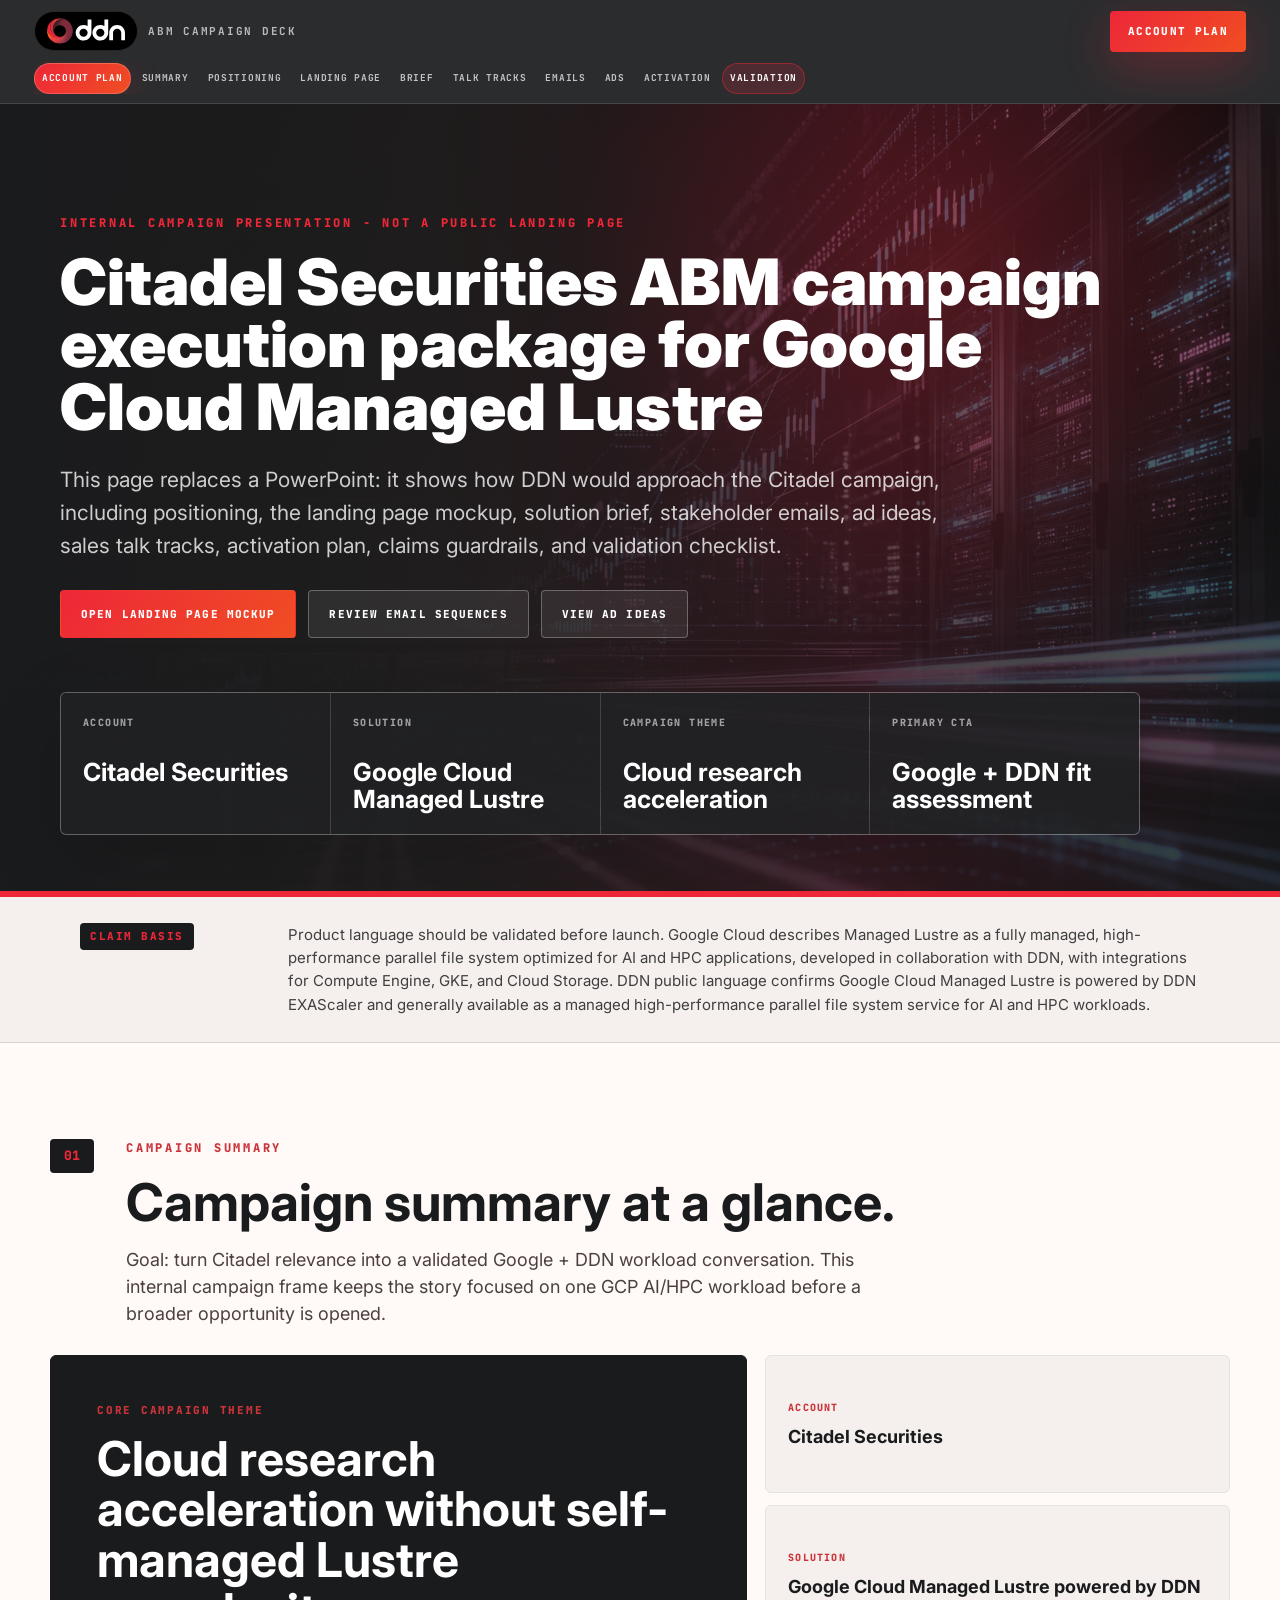
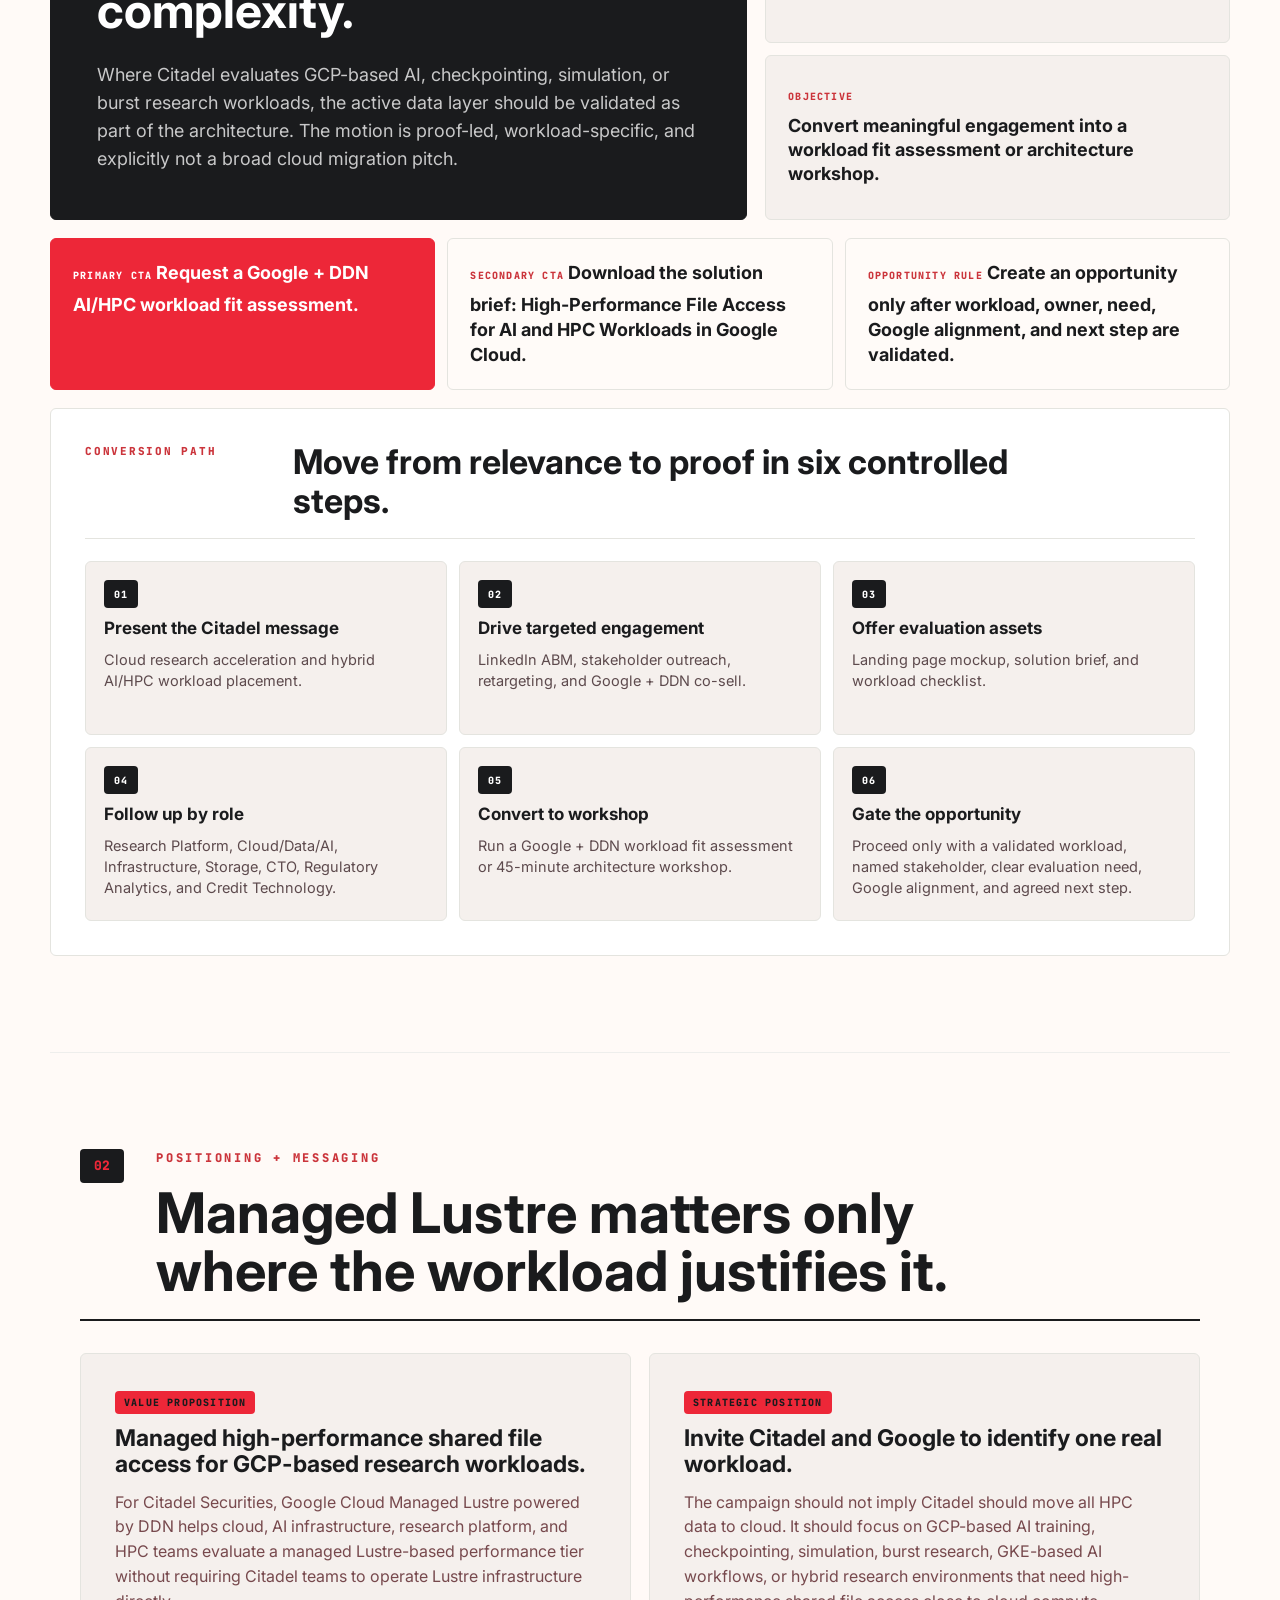
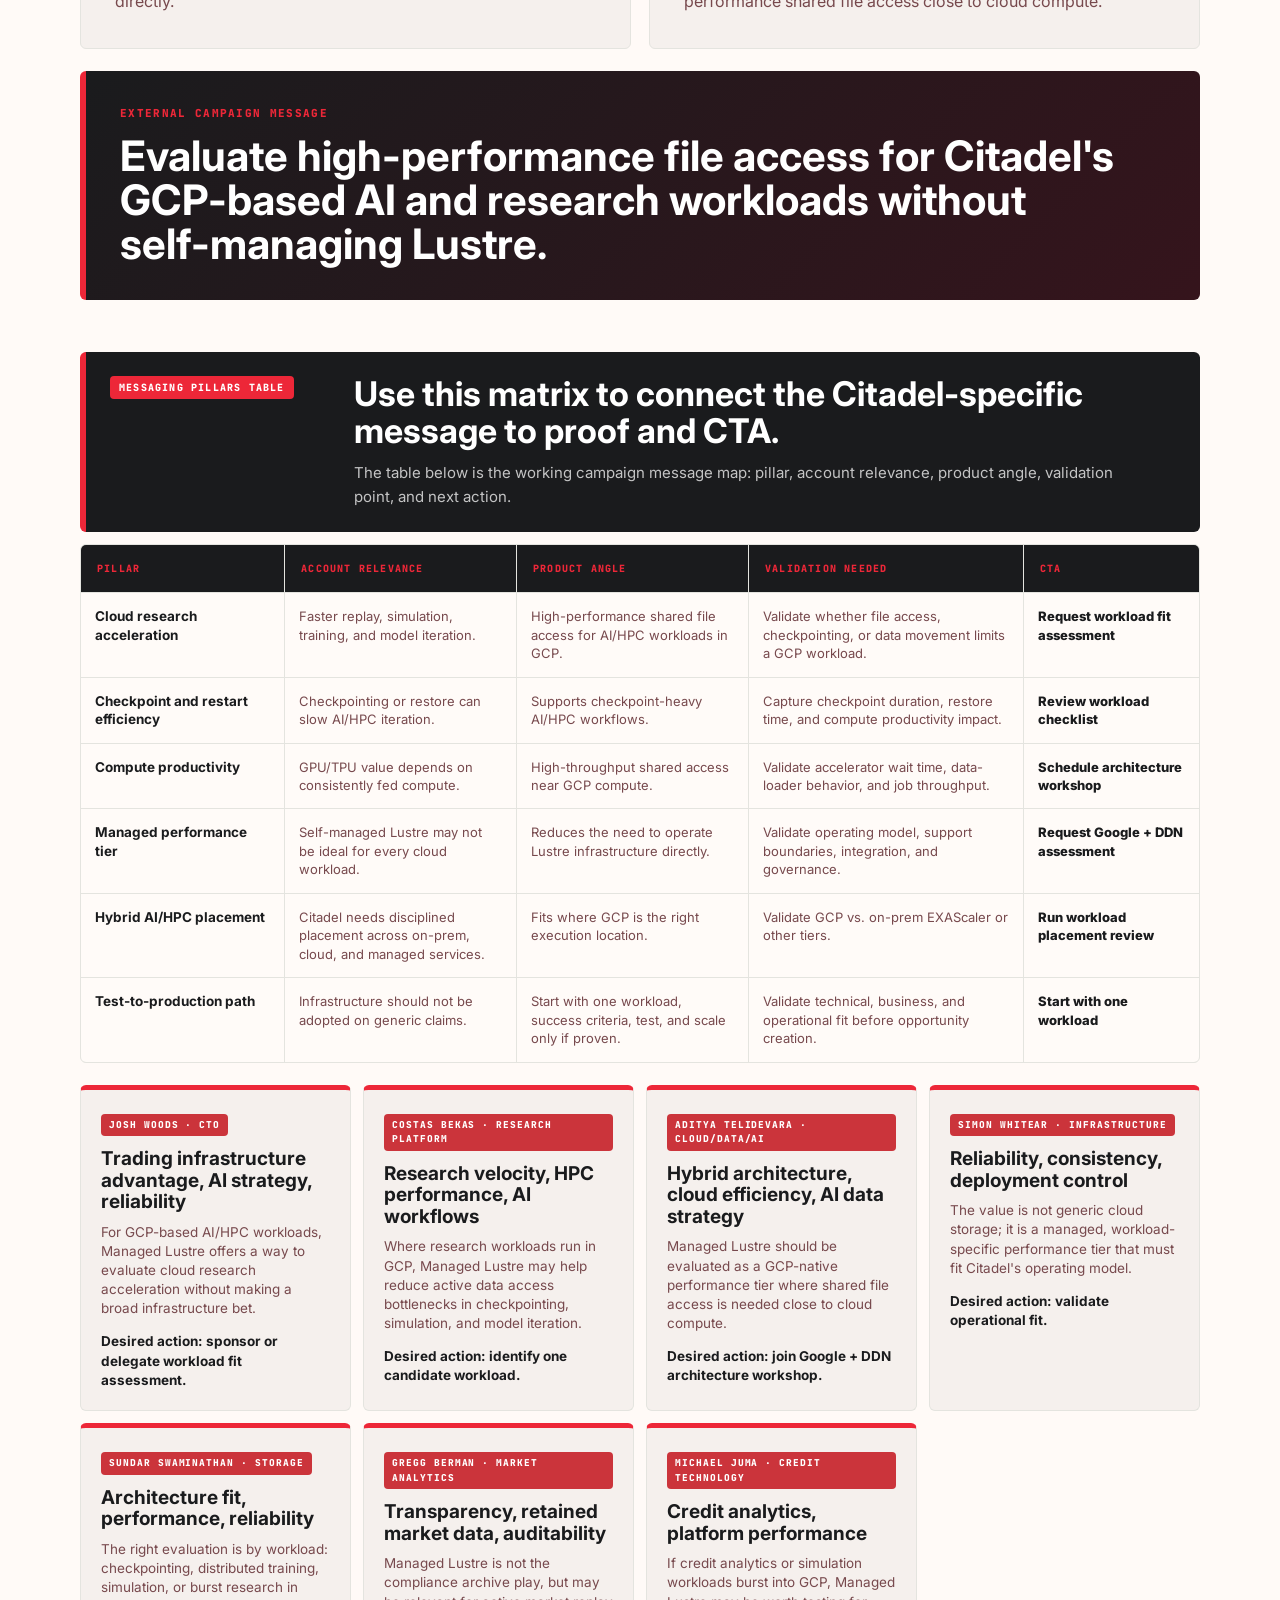
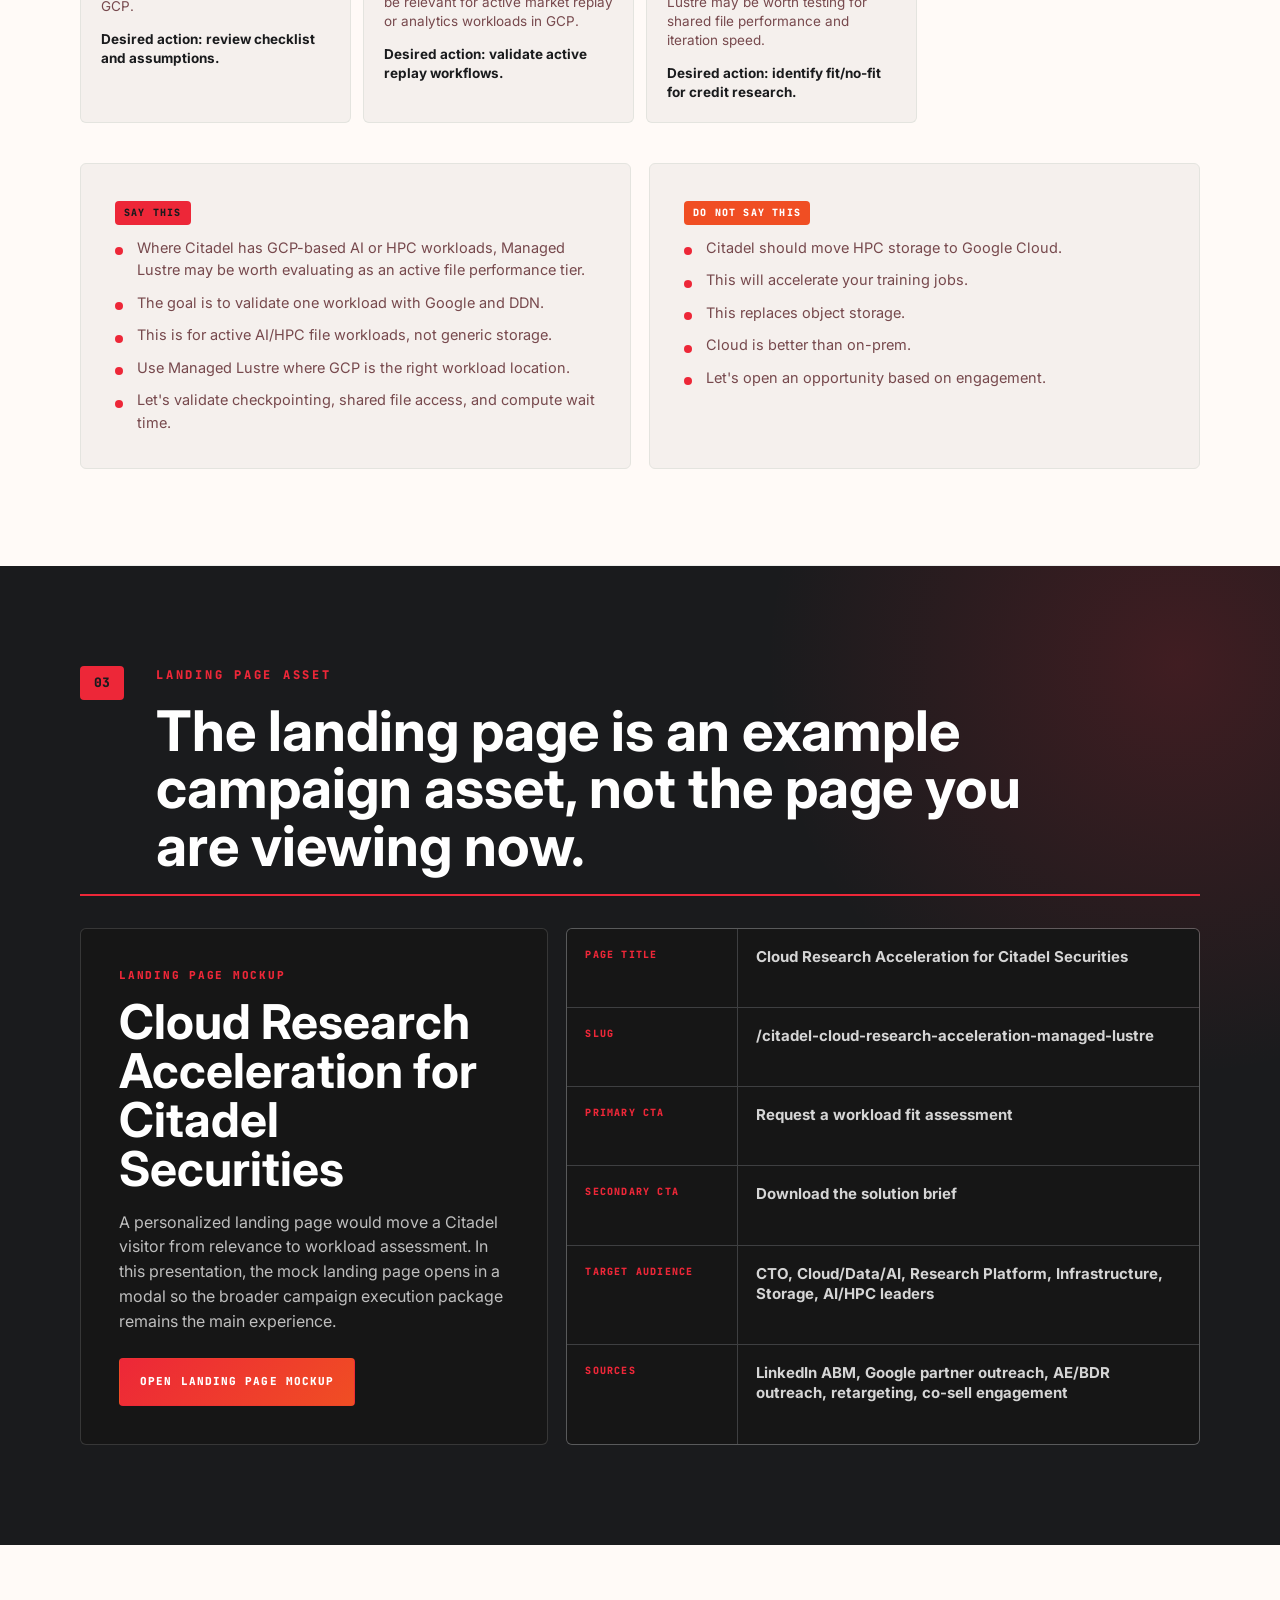
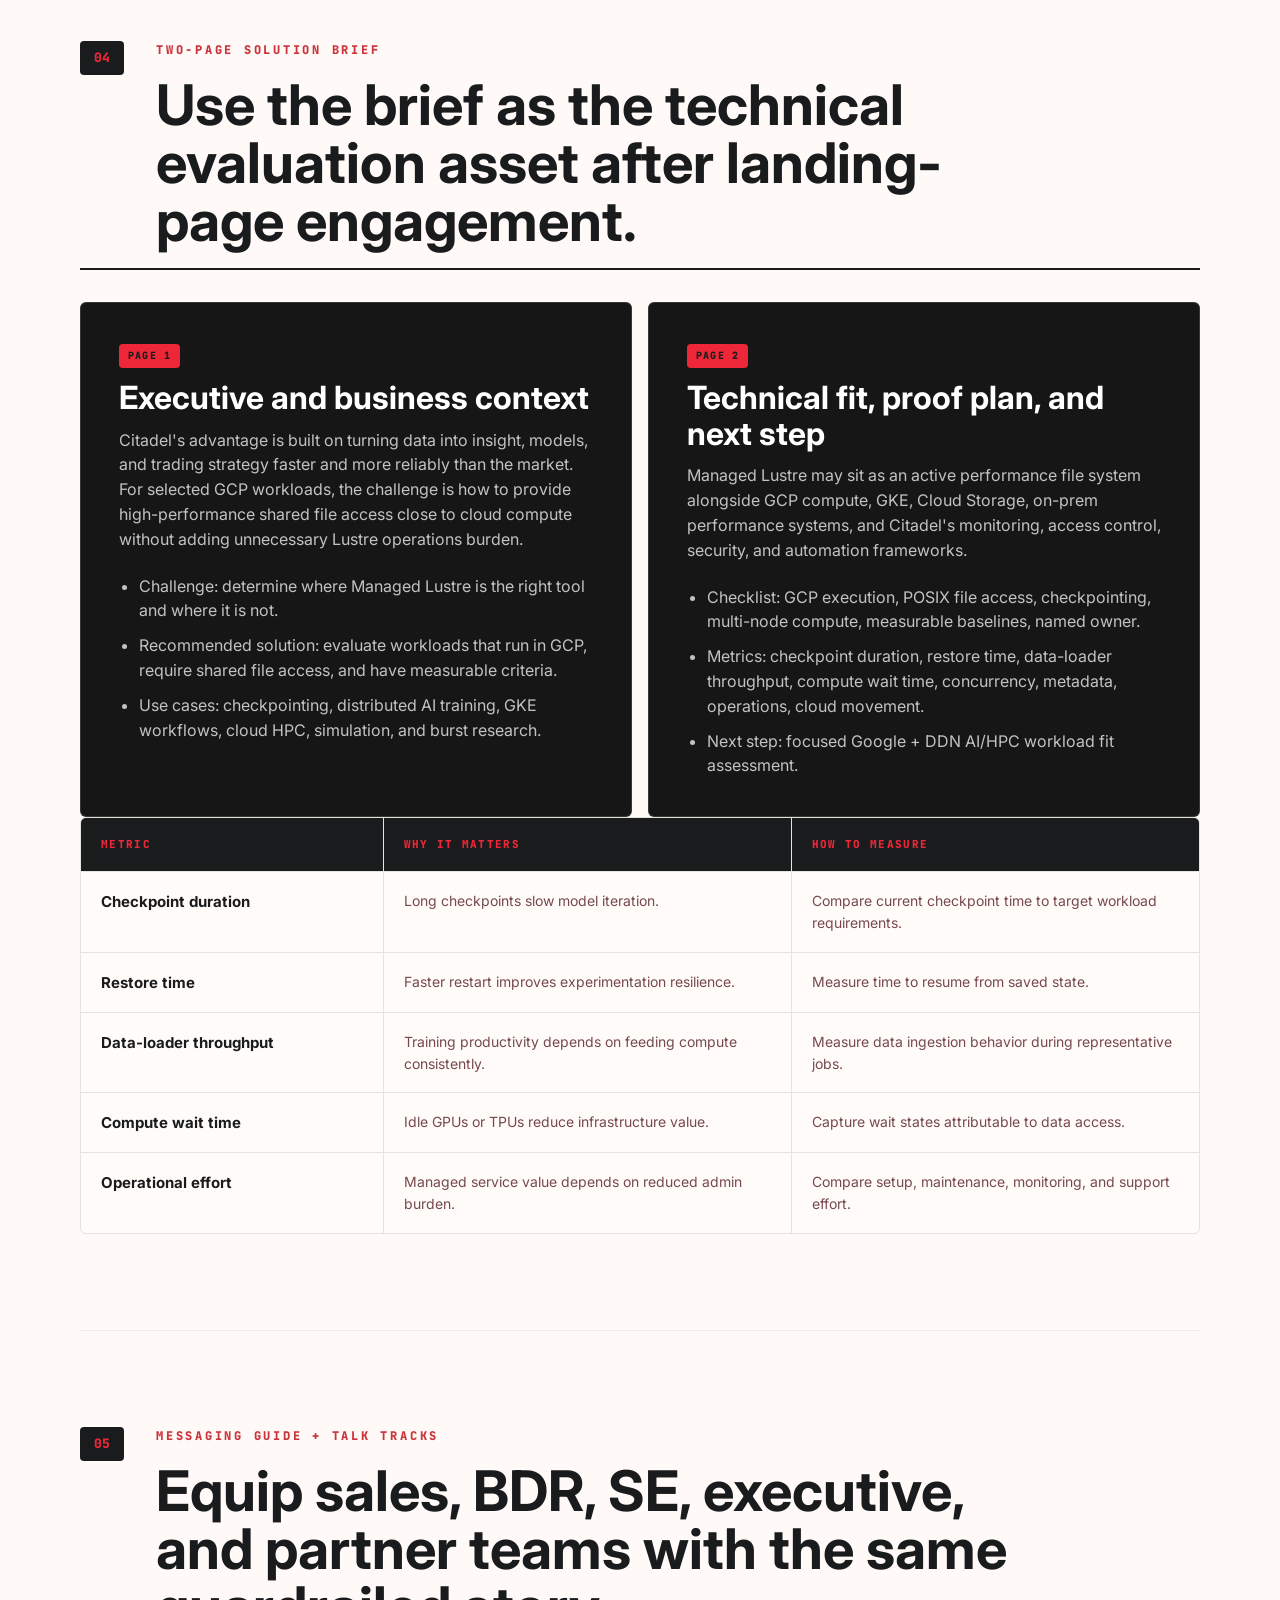
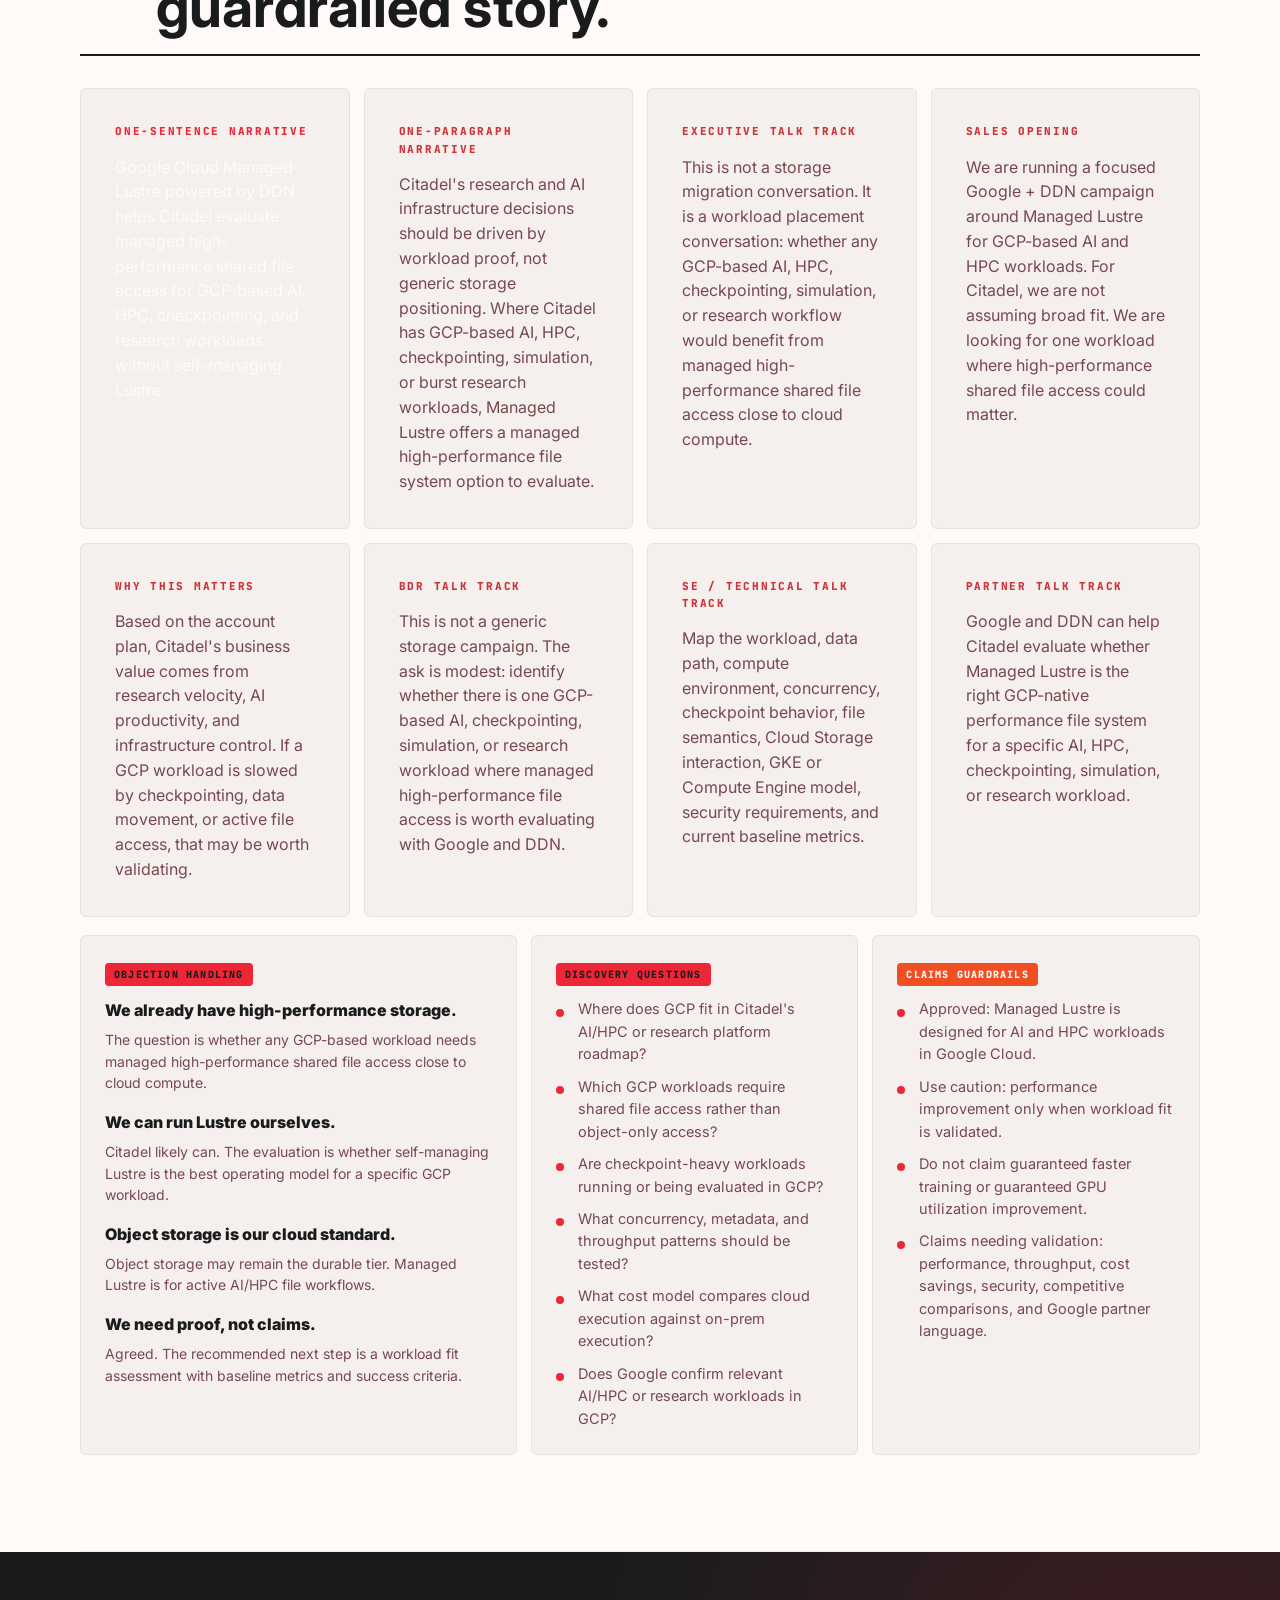
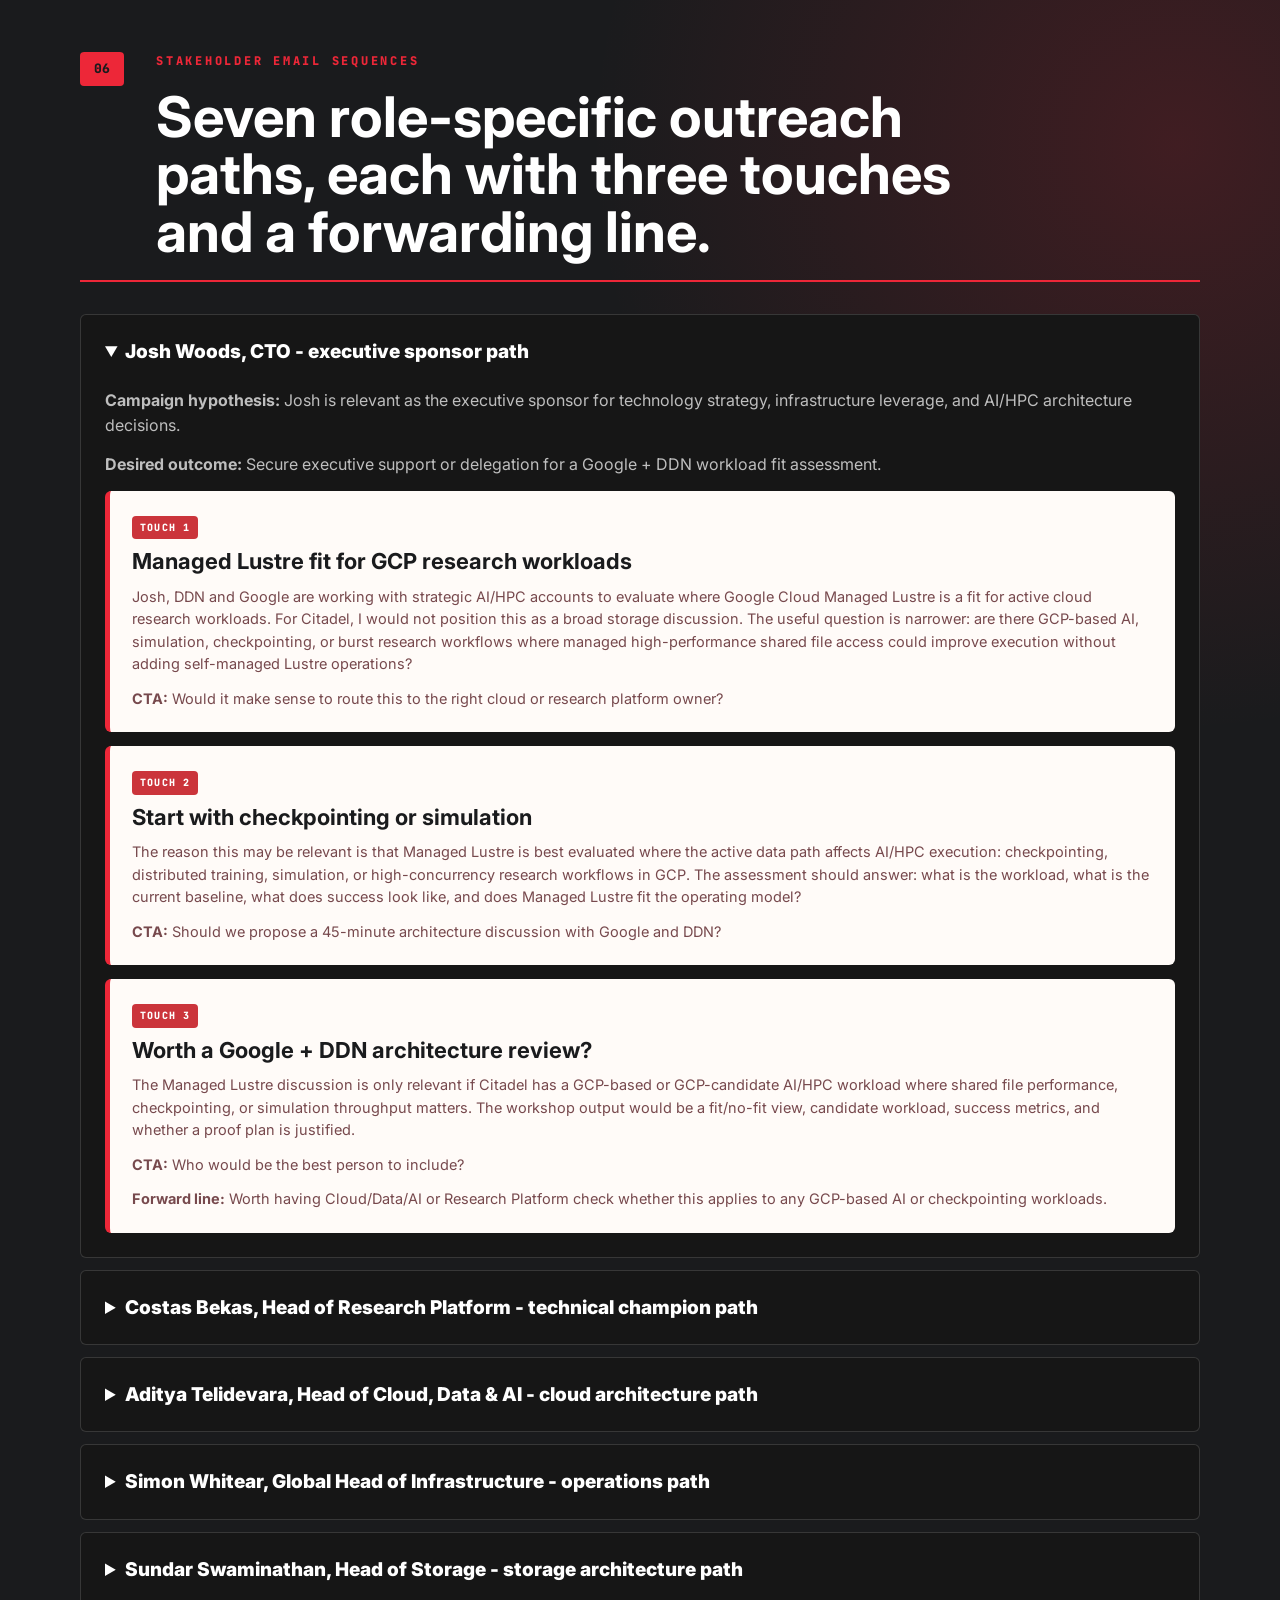
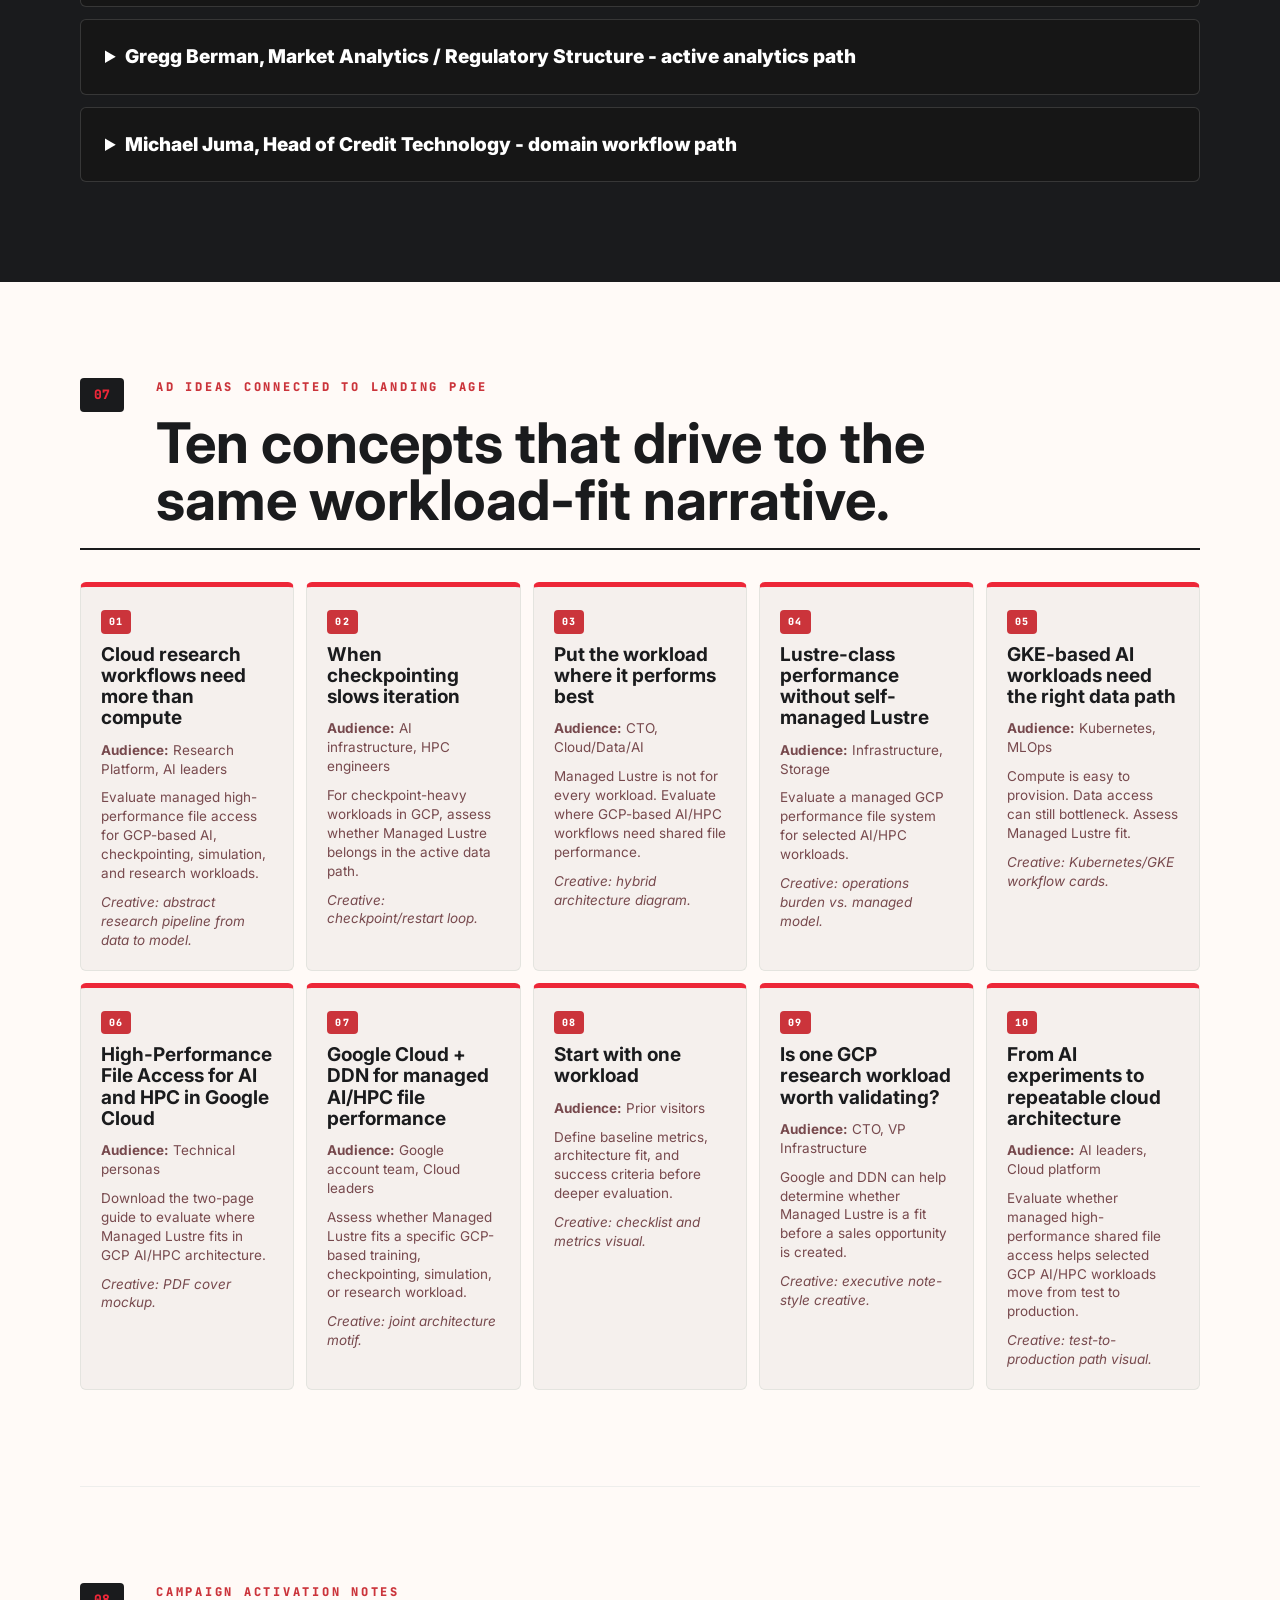
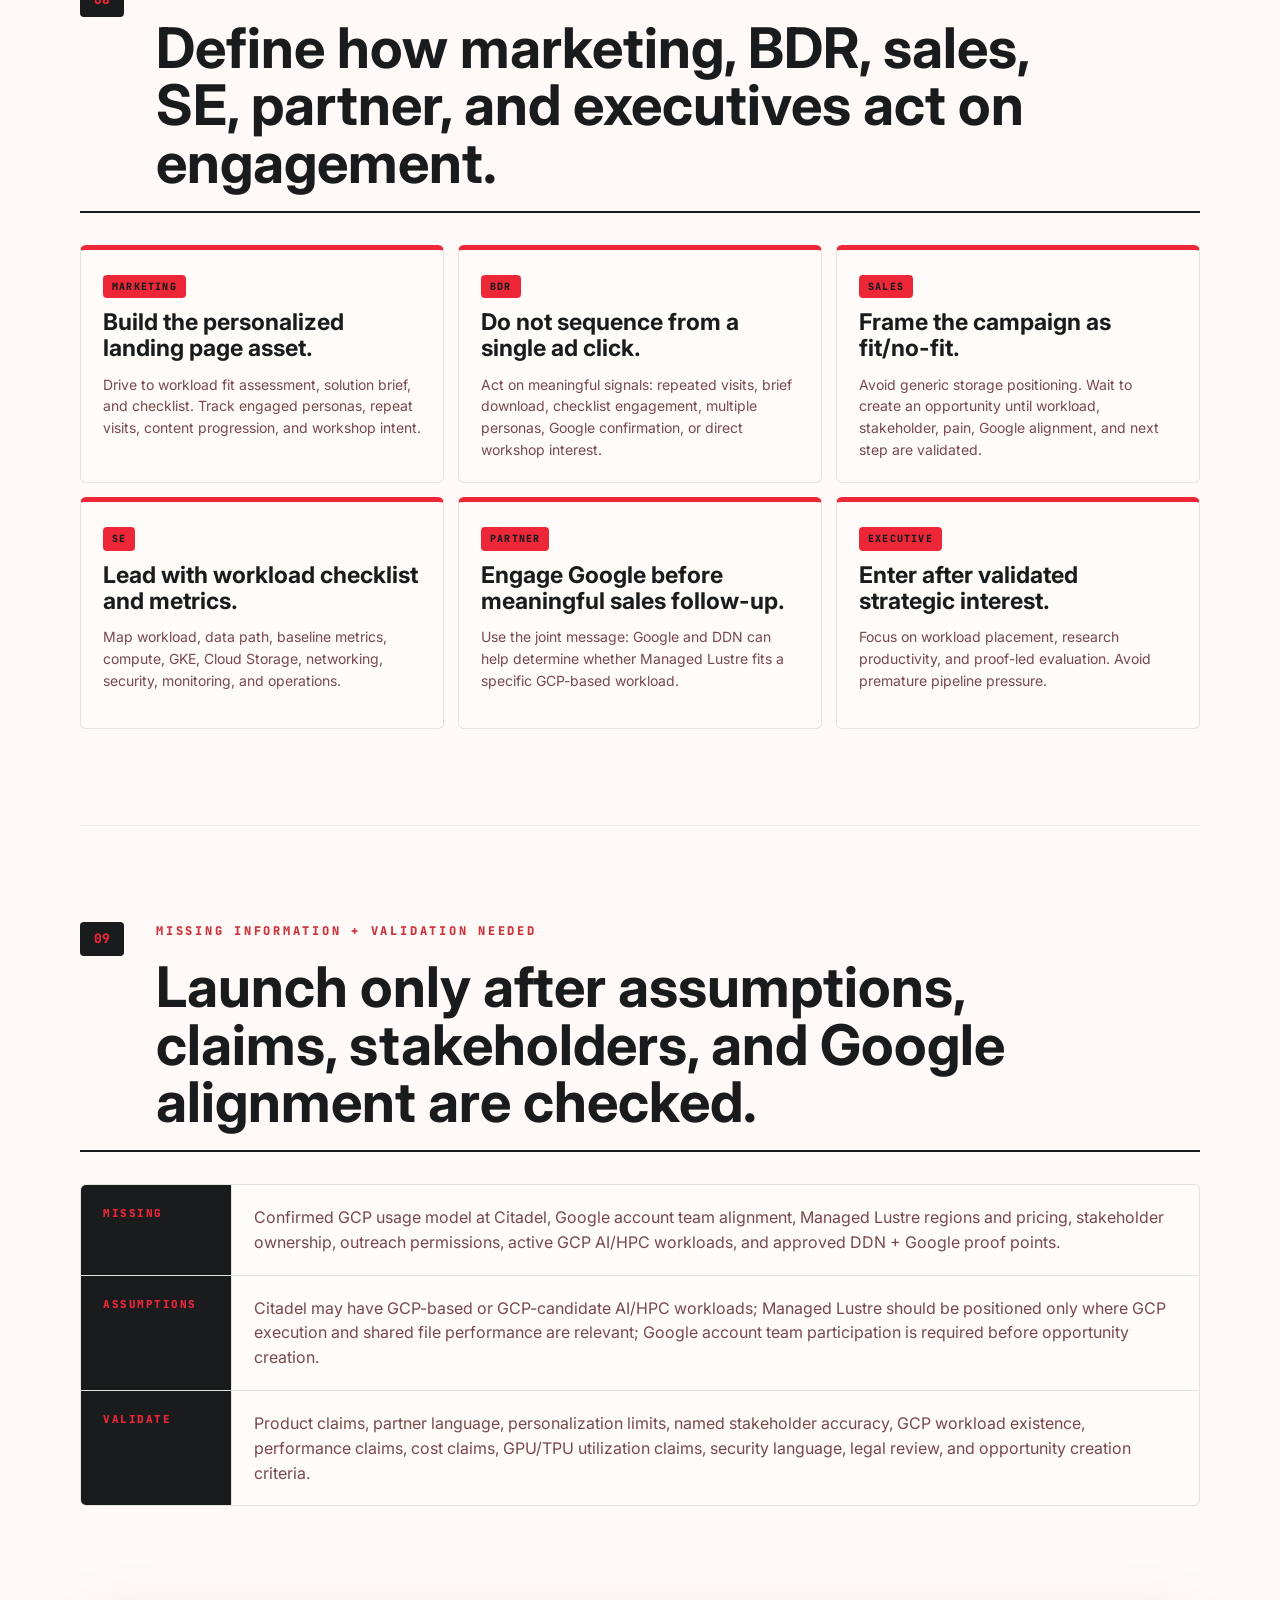
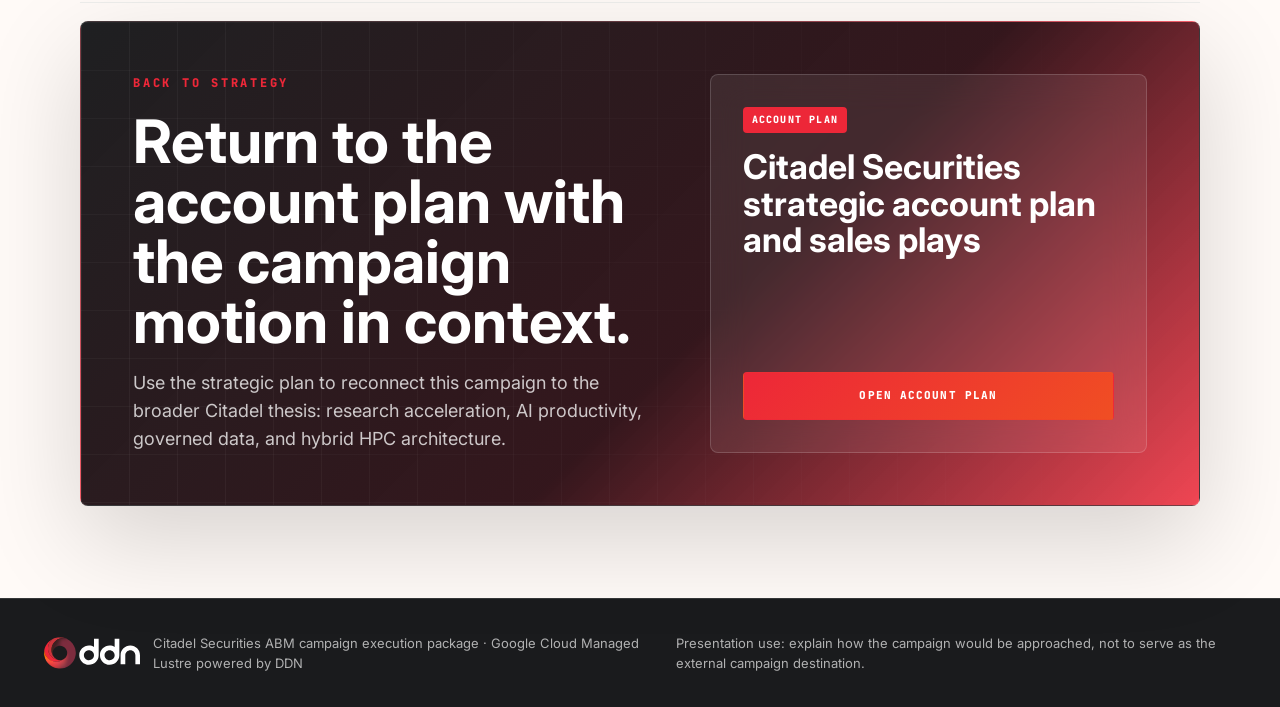
==== managed-lustre-campaign.html @ 638d549a "Add files via upload" ====
<!DOCTYPE html>
<html lang="en">
  <head>
    <meta charset="UTF-8" />
    <meta name="viewport" content="width=device-width, initial-scale=1.0" />
    <title>Citadel Securities ABM Campaign Execution Package | DDN</title>
    <meta
      name="description"
      content="Internal ABM campaign execution package for Citadel Securities and Google Cloud Managed Lustre powered by DDN."
    />
    <link rel="preconnect" href="https://fonts.googleapis.com" />
    <link rel="preconnect" href="https://fonts.gstatic.com" crossorigin />
    <link
      href="https://fonts.googleapis.com/css2?family=Inter:wght@400;500;600;700;800;900&family=JetBrains+Mono:wght@400;600;700&display=swap"
      rel="stylesheet"
    />
    <link rel="stylesheet" href="styles.css" />
  </head>
  <body class="campaign-body campaign-deck-body">
    <header class="site-header" aria-label="Campaign presentation">
      <a class="brand-lockup" href="index.html#top" aria-label="Back to DDN Citadel account plan">
        <span class="logo-plate">
          <img class="brand-logo" src="assets/ddn-logo-small.svg" alt="DDN" />
        </span>
        <span class="brand-kicker">ABM Campaign Deck</span>
      </a>
      <a class="header-action" href="index.html#roadmap" data-transition-label="Returning to strategic account plan">Account Plan</a>
      <nav class="top-nav" aria-label="Campaign execution package sections">
        <a class="nav-cta" href="index.html#top" data-transition-label="Returning to strategic account plan">Account Plan</a>
        <a href="#campaign-summary">Summary</a>
        <a href="#positioning">Positioning</a>
        <a href="#landing-page-asset">Landing Page</a>
        <a href="#brief">Brief</a>
        <a href="#talk-tracks">Talk Tracks</a>
        <a href="#emails">Emails</a>
        <a href="#ads">Ads</a>
        <a href="#activation">Activation</a>
        <a href="#validation">Validation</a>
      </nav>
    </header>

    <main id="campaign-top" class="campaign-page">
      <section class="hero campaign-hero deck-hero" aria-labelledby="campaign-title">
        <img
          class="hero-image"
          src="assets/citadel-data-layer-hero.png"
          alt="Abstract cloud research data infrastructure with market data streams and data center racks"
        />
        <div class="hero-overlay"></div>
        <div class="hero-content">
          <p class="eyebrow">Internal campaign presentation - not a public landing page</p>
          <h1 id="campaign-title">
            Citadel Securities ABM campaign execution package for Google Cloud Managed Lustre
          </h1>
          <p class="hero-copy">
            This page replaces a PowerPoint: it shows how DDN would approach the
            Citadel campaign, including positioning, the landing page mockup, solution
            brief, stakeholder emails, ad ideas, sales talk tracks, activation plan,
            claims guardrails, and validation checklist.
          </p>
          <div class="hero-actions" aria-label="Campaign presentation actions">
            <button class="cta-button primary" type="button" data-modal-open="landing-page-modal">
              Open landing page mockup
            </button>
            <a class="cta-button secondary" href="#emails">Review email sequences</a>
            <a class="cta-button secondary" href="#ads">View ad ideas</a>
          </div>

          <div class="hero-grid campaign-hero-grid" aria-label="Campaign highlights">
            <div class="hero-metric">
              <span class="metric-label">Account</span>
              <strong>Citadel Securities</strong>
            </div>
            <div class="hero-metric">
              <span class="metric-label">Solution</span>
              <strong>Google Cloud Managed Lustre</strong>
            </div>
            <div class="hero-metric">
              <span class="metric-label">Campaign Theme</span>
              <strong>Cloud research acceleration</strong>
            </div>
            <div class="hero-metric">
              <span class="metric-label">Primary CTA</span>
              <strong>Google + DDN fit assessment</strong>
            </div>
          </div>
        </div>
      </section>

      <section class="plan-note">
        <div>
          <span class="note-label">Claim Basis</span>
          <p>
            Product language should be validated before launch. Google Cloud describes
            Managed Lustre as a fully managed, high-performance parallel file system
            optimized for AI and HPC applications, developed in collaboration with DDN,
            with integrations for Compute Engine, GKE, and Cloud Storage. DDN public
            language confirms Google Cloud Managed Lustre is powered by DDN EXAScaler
            and generally available as a managed high-performance parallel file system
            service for AI and HPC workloads.
          </p>
        </div>
      </section>

      <section class="section-panel campaign-summary-panel" id="campaign-summary">
        <div class="section-heading">
          <span class="section-number">01</span>
          <div>
            <p class="eyebrow dark">Campaign Summary</p>
            <h2>Campaign summary at a glance.</h2>
            <p class="summary-deck-intro">
              Goal: turn Citadel relevance into a validated Google + DDN workload
              conversation. This internal campaign frame keeps the story focused on one
              GCP AI/HPC workload before a broader opportunity is opened.
            </p>
          </div>
        </div>

        <div class="summary-overview">
          <article class="summary-lead-card">
            <span class="card-label">Core campaign theme</span>
            <h3>Cloud research acceleration without self-managed Lustre complexity.</h3>
            <p>
              Where Citadel evaluates GCP-based AI, checkpointing, simulation, or burst
              research workloads, the active data layer should be validated as part of
              the architecture. The motion is proof-led, workload-specific, and explicitly
              not a broad cloud migration pitch.
            </p>
          </article>

          <aside class="summary-snapshot" aria-label="Campaign snapshot">
            <div>
              <span>Account</span>
              <strong>Citadel Securities</strong>
            </div>
            <div>
              <span>Solution</span>
              <strong>Google Cloud Managed Lustre powered by DDN</strong>
            </div>
            <div>
              <span>Objective</span>
              <strong>Convert meaningful engagement into a workload fit assessment or architecture workshop.</strong>
            </div>
          </aside>
        </div>

        <div class="summary-cta-row">
          <article>
            <span>Primary CTA</span>
            <strong>Request a Google + DDN AI/HPC workload fit assessment.</strong>
          </article>
          <article>
            <span>Secondary CTA</span>
            <strong>Download the solution brief: High-Performance File Access for AI and HPC Workloads in Google Cloud.</strong>
          </article>
          <article>
            <span>Opportunity Rule</span>
            <strong>Create an opportunity only after workload, owner, need, Google alignment, and next step are validated.</strong>
          </article>
        </div>

        <div class="summary-path" aria-label="Campaign conversion path">
          <div class="summary-path-heading">
            <span class="card-label">Conversion path</span>
            <h3>Move from relevance to proof in six controlled steps.</h3>
          </div>
          <ol>
            <li>
              <span>01</span>
              <strong>Present the Citadel message</strong>
              <p>Cloud research acceleration and hybrid AI/HPC workload placement.</p>
            </li>
            <li>
              <span>02</span>
              <strong>Drive targeted engagement</strong>
              <p>LinkedIn ABM, stakeholder outreach, retargeting, and Google + DDN co-sell.</p>
            </li>
            <li>
              <span>03</span>
              <strong>Offer evaluation assets</strong>
              <p>Landing page mockup, solution brief, and workload checklist.</p>
            </li>
            <li>
              <span>04</span>
              <strong>Follow up by role</strong>
              <p>Research Platform, Cloud/Data/AI, Infrastructure, Storage, CTO, Regulatory Analytics, and Credit Technology.</p>
            </li>
            <li>
              <span>05</span>
              <strong>Convert to workshop</strong>
              <p>Run a Google + DDN workload fit assessment or 45-minute architecture workshop.</p>
            </li>
            <li>
              <span>06</span>
              <strong>Gate the opportunity</strong>
              <p>Proceed only with a validated workload, named stakeholder, clear evaluation need, Google alignment, and agreed next step.</p>
            </li>
          </ol>
        </div>
      </section>

      <section class="section-panel" id="positioning">
        <div class="section-heading">
          <span class="section-number">02</span>
          <div>
            <p class="eyebrow dark">Positioning + Messaging</p>
            <h2>Managed Lustre matters only where the workload justifies it.</h2>
          </div>
        </div>

        <div class="split-copy">
          <article>
            <span class="micro-tag">Value Proposition</span>
            <h3>Managed high-performance shared file access for GCP-based research workloads.</h3>
            <p>
              For Citadel Securities, Google Cloud Managed Lustre powered by DDN helps
              cloud, AI infrastructure, research platform, and HPC teams evaluate a
              managed Lustre-based performance tier without requiring Citadel teams to
              operate Lustre infrastructure directly.
            </p>
          </article>
          <article>
            <span class="micro-tag">Strategic Position</span>
            <h3>Invite Citadel and Google to identify one real workload.</h3>
            <p>
              The campaign should not imply Citadel should move all HPC data to cloud.
              It should focus on GCP-based AI training, checkpointing, simulation,
              burst research, GKE-based AI workflows, or hybrid research environments
              that need high-performance shared file access close to cloud compute.
            </p>
          </article>
        </div>

        <div class="message-banner">
          <span>External Campaign Message</span>
          <strong>Evaluate high-performance file access for Citadel's GCP-based AI and research workloads without self-managing Lustre.</strong>
        </div>

        <div class="audience-message-grid" aria-label="Audience-specific messaging">
          <article>
            <span>Josh Woods · CTO</span>
            <h3>Trading infrastructure advantage, AI strategy, reliability</h3>
            <p>For GCP-based AI/HPC workloads, Managed Lustre offers a way to evaluate cloud research acceleration without making a broad infrastructure bet.</p>
            <strong>Desired action: sponsor or delegate workload fit assessment.</strong>
          </article>
          <article>
            <span>Costas Bekas · Research Platform</span>
            <h3>Research velocity, HPC performance, AI workflows</h3>
            <p>Where research workloads run in GCP, Managed Lustre may help reduce active data access bottlenecks in checkpointing, simulation, and model iteration.</p>
            <strong>Desired action: identify one candidate workload.</strong>
          </article>
          <article>
            <span>Aditya Telidevara · Cloud/Data/AI</span>
            <h3>Hybrid architecture, cloud efficiency, AI data strategy</h3>
            <p>Managed Lustre should be evaluated as a GCP-native performance tier where shared file access is needed close to cloud compute.</p>
            <strong>Desired action: join Google + DDN architecture workshop.</strong>
          </article>
          <article>
            <span>Simon Whitear · Infrastructure</span>
            <h3>Reliability, consistency, deployment control</h3>
            <p>The value is not generic cloud storage; it is a managed, workload-specific performance tier that must fit Citadel's operating model.</p>
            <strong>Desired action: validate operational fit.</strong>
          </article>
          <article>
            <span>Sundar Swaminathan · Storage</span>
            <h3>Architecture fit, performance, reliability</h3>
            <p>The right evaluation is by workload: checkpointing, distributed training, simulation, or burst research in GCP.</p>
            <strong>Desired action: review checklist and assumptions.</strong>
          </article>
          <article>
            <span>Gregg Berman · Market Analytics</span>
            <h3>Transparency, retained market data, auditability</h3>
            <p>Managed Lustre is not the compliance archive play, but may be relevant for active market replay or analytics workloads in GCP.</p>
            <strong>Desired action: validate active replay workflows.</strong>
          </article>
          <article>
            <span>Michael Juma · Credit Technology</span>
            <h3>Credit analytics, platform performance</h3>
            <p>If credit analytics or simulation workloads burst into GCP, Managed Lustre may be worth testing for shared file performance and iteration speed.</p>
            <strong>Desired action: identify fit/no-fit for credit research.</strong>
          </article>
        </div>

        <div class="messaging-table-intro">
          <span class="micro-tag">Messaging pillars table</span>
          <h3>Use this matrix to connect the Citadel-specific message to proof and CTA.</h3>
          <p>
            The table below is the working campaign message map: pillar, account
            relevance, product angle, validation point, and next action.
          </p>
        </div>

        <div class="asset-table pillar-table" aria-label="Messaging pillars">
          <div class="asset-table-head">
            <span>Pillar</span>
            <span>Account Relevance</span>
            <span>Product Angle</span>
            <span>Validation Needed</span>
            <span>CTA</span>
          </div>
          <div>
            <strong data-label="Pillar">Cloud research acceleration</strong>
            <p data-label="Account Relevance">Faster replay, simulation, training, and model iteration.</p>
            <p data-label="Product Angle">High-performance shared file access for AI/HPC workloads in GCP.</p>
            <p data-label="Validation Needed">Validate whether file access, checkpointing, or data movement limits a GCP workload.</p>
            <p data-label="CTA">Request workload fit assessment</p>
          </div>
          <div>
            <strong data-label="Pillar">Checkpoint and restart efficiency</strong>
            <p data-label="Account Relevance">Checkpointing or restore can slow AI/HPC iteration.</p>
            <p data-label="Product Angle">Supports checkpoint-heavy AI/HPC workflows.</p>
            <p data-label="Validation Needed">Capture checkpoint duration, restore time, and compute productivity impact.</p>
            <p data-label="CTA">Review workload checklist</p>
          </div>
          <div>
            <strong data-label="Pillar">Compute productivity</strong>
            <p data-label="Account Relevance">GPU/TPU value depends on consistently fed compute.</p>
            <p data-label="Product Angle">High-throughput shared access near GCP compute.</p>
            <p data-label="Validation Needed">Validate accelerator wait time, data-loader behavior, and job throughput.</p>
            <p data-label="CTA">Schedule architecture workshop</p>
          </div>
          <div>
            <strong data-label="Pillar">Managed performance tier</strong>
            <p data-label="Account Relevance">Self-managed Lustre may not be ideal for every cloud workload.</p>
            <p data-label="Product Angle">Reduces the need to operate Lustre infrastructure directly.</p>
            <p data-label="Validation Needed">Validate operating model, support boundaries, integration, and governance.</p>
            <p data-label="CTA">Request Google + DDN assessment</p>
          </div>
          <div>
            <strong data-label="Pillar">Hybrid AI/HPC placement</strong>
            <p data-label="Account Relevance">Citadel needs disciplined placement across on-prem, cloud, and managed services.</p>
            <p data-label="Product Angle">Fits where GCP is the right execution location.</p>
            <p data-label="Validation Needed">Validate GCP vs. on-prem EXAScaler or other tiers.</p>
            <p data-label="CTA">Run workload placement review</p>
          </div>
          <div>
            <strong data-label="Pillar">Test-to-production path</strong>
            <p data-label="Account Relevance">Infrastructure should not be adopted on generic claims.</p>
            <p data-label="Product Angle">Start with one workload, success criteria, test, and scale only if proven.</p>
            <p data-label="Validation Needed">Validate technical, business, and operational fit before opportunity creation.</p>
            <p data-label="CTA">Start with one workload</p>
          </div>
        </div>

        <div class="do-dont-grid">
          <article>
            <span class="micro-tag">Say This</span>
            <ul class="check-list">
              <li>Where Citadel has GCP-based AI or HPC workloads, Managed Lustre may be worth evaluating as an active file performance tier.</li>
              <li>The goal is to validate one workload with Google and DDN.</li>
              <li>This is for active AI/HPC file workloads, not generic storage.</li>
              <li>Use Managed Lustre where GCP is the right workload location.</li>
              <li>Let's validate checkpointing, shared file access, and compute wait time.</li>
            </ul>
          </article>
          <article>
            <span class="micro-tag danger">Do Not Say This</span>
            <ul class="check-list">
              <li>Citadel should move HPC storage to Google Cloud.</li>
              <li>This will accelerate your training jobs.</li>
              <li>This replaces object storage.</li>
              <li>Cloud is better than on-prem.</li>
              <li>Let's open an opportunity based on engagement.</li>
            </ul>
          </article>
        </div>
      </section>

      <section class="section-panel black-panel" id="landing-page-asset">
        <div class="section-heading">
          <span class="section-number">03</span>
          <div>
            <p class="eyebrow">Landing Page Asset</p>
            <h2>The landing page is an example campaign asset, not the page you are viewing now.</h2>
          </div>
        </div>

        <div class="asset-showcase">
          <article class="asset-preview-card">
            <span class="card-label">Landing Page Mockup</span>
            <h3>Cloud Research Acceleration for Citadel Securities</h3>
            <p>
              A personalized landing page would move a Citadel visitor from relevance
              to workload assessment. In this presentation, the mock landing page
              opens in a modal so the broader campaign execution package remains the
              main experience.
            </p>
            <button class="cta-button primary" type="button" data-modal-open="landing-page-modal">
              Open landing page mockup
            </button>
          </article>
          <div class="asset-meta-list">
            <div><span>Page title</span><strong>Cloud Research Acceleration for Citadel Securities</strong></div>
            <div><span>Slug</span><strong>/citadel-cloud-research-acceleration-managed-lustre</strong></div>
            <div><span>Primary CTA</span><strong>Request a workload fit assessment</strong></div>
            <div><span>Secondary CTA</span><strong>Download the solution brief</strong></div>
            <div><span>Target audience</span><strong>CTO, Cloud/Data/AI, Research Platform, Infrastructure, Storage, AI/HPC leaders</strong></div>
            <div><span>Sources</span><strong>LinkedIn ABM, Google partner outreach, AE/BDR outreach, retargeting, co-sell engagement</strong></div>
          </div>
        </div>
      </section>

      <section class="section-panel" id="brief">
        <div class="section-heading">
          <span class="section-number">04</span>
          <div>
            <p class="eyebrow dark">Two-Page Solution Brief</p>
            <h2>Use the brief as the technical evaluation asset after landing-page engagement.</h2>
          </div>
        </div>

        <div class="brief-layout">
          <article class="brief-card">
            <span class="micro-tag">Page 1</span>
            <h3>Executive and business context</h3>
            <p>
              Citadel's advantage is built on turning data into insight, models, and
              trading strategy faster and more reliably than the market. For selected
              GCP workloads, the challenge is how to provide high-performance shared
              file access close to cloud compute without adding unnecessary Lustre
              operations burden.
            </p>
            <ul>
              <li>Challenge: determine where Managed Lustre is the right tool and where it is not.</li>
              <li>Recommended solution: evaluate workloads that run in GCP, require shared file access, and have measurable criteria.</li>
              <li>Use cases: checkpointing, distributed AI training, GKE workflows, cloud HPC, simulation, and burst research.</li>
            </ul>
          </article>
          <article class="brief-card">
            <span class="micro-tag">Page 2</span>
            <h3>Technical fit, proof plan, and next step</h3>
            <p>
              Managed Lustre may sit as an active performance file system alongside
              GCP compute, GKE, Cloud Storage, on-prem performance systems, and
              Citadel's monitoring, access control, security, and automation frameworks.
            </p>
            <ul>
              <li>Checklist: GCP execution, POSIX file access, checkpointing, multi-node compute, measurable baselines, named owner.</li>
              <li>Metrics: checkpoint duration, restore time, data-loader throughput, compute wait time, concurrency, metadata, operations, cloud movement.</li>
              <li>Next step: focused Google + DDN AI/HPC workload fit assessment.</li>
            </ul>
          </article>
        </div>

        <div class="metric-table" aria-label="Metrics to validate in the solution brief">
          <div>
            <span>Metric</span>
            <span>Why It Matters</span>
            <span>How To Measure</span>
          </div>
          <div>
            <strong>Checkpoint duration</strong>
            <p>Long checkpoints slow model iteration.</p>
            <p>Compare current checkpoint time to target workload requirements.</p>
          </div>
          <div>
            <strong>Restore time</strong>
            <p>Faster restart improves experimentation resilience.</p>
            <p>Measure time to resume from saved state.</p>
          </div>
          <div>
            <strong>Data-loader throughput</strong>
            <p>Training productivity depends on feeding compute consistently.</p>
            <p>Measure data ingestion behavior during representative jobs.</p>
          </div>
          <div>
            <strong>Compute wait time</strong>
            <p>Idle GPUs or TPUs reduce infrastructure value.</p>
            <p>Capture wait states attributable to data access.</p>
          </div>
          <div>
            <strong>Operational effort</strong>
            <p>Managed service value depends on reduced admin burden.</p>
            <p>Compare setup, maintenance, monitoring, and support effort.</p>
          </div>
        </div>
      </section>

      <section class="section-panel" id="talk-tracks">
        <div class="section-heading">
          <span class="section-number">05</span>
          <div>
            <p class="eyebrow dark">Messaging Guide + Talk Tracks</p>
            <h2>Equip sales, BDR, SE, executive, and partner teams with the same guardrailed story.</h2>
          </div>
        </div>

        <div class="talk-track-grid expanded-talk-grid">
          <article class="dark-card">
            <span class="card-label">One-Sentence Narrative</span>
            <p>
              Google Cloud Managed Lustre powered by DDN helps Citadel evaluate
              managed high-performance shared file access for GCP-based AI, HPC,
              checkpointing, and research workloads without self-managing Lustre.
            </p>
          </article>
          <article>
            <span class="card-label">One-Paragraph Narrative</span>
            <p>
              Citadel's research and AI infrastructure decisions should be driven by
              workload proof, not generic storage positioning. Where Citadel has
              GCP-based AI, HPC, checkpointing, simulation, or burst research
              workloads, Managed Lustre offers a managed high-performance file system
              option to evaluate.
            </p>
          </article>
          <article>
            <span class="card-label">Executive Talk Track</span>
            <p>
              This is not a storage migration conversation. It is a workload placement
              conversation: whether any GCP-based AI, HPC, checkpointing, simulation,
              or research workflow would benefit from managed high-performance shared
              file access close to cloud compute.
            </p>
          </article>
          <article>
            <span class="card-label">Sales Opening</span>
            <p>
              We are running a focused Google + DDN campaign around Managed Lustre for
              GCP-based AI and HPC workloads. For Citadel, we are not assuming broad
              fit. We are looking for one workload where high-performance shared file
              access could matter.
            </p>
          </article>
          <article>
            <span class="card-label">Why This Matters</span>
            <p>
              Based on the account plan, Citadel's business value comes from research
              velocity, AI productivity, and infrastructure control. If a GCP workload
              is slowed by checkpointing, data movement, or active file access, that
              may be worth validating.
            </p>
          </article>
          <article>
            <span class="card-label">BDR Talk Track</span>
            <p>
              This is not a generic storage campaign. The ask is modest: identify
              whether there is one GCP-based AI, checkpointing, simulation, or
              research workload where managed high-performance file access is worth
              evaluating with Google and DDN.
            </p>
          </article>
          <article>
            <span class="card-label">SE / Technical Talk Track</span>
            <p>
              Map the workload, data path, compute environment, concurrency, checkpoint
              behavior, file semantics, Cloud Storage interaction, GKE or Compute
              Engine model, security requirements, and current baseline metrics.
            </p>
          </article>
          <article>
            <span class="card-label">Partner Talk Track</span>
            <p>
              Google and DDN can help Citadel evaluate whether Managed Lustre is the
              right GCP-native performance file system for a specific AI, HPC,
              checkpointing, simulation, or research workload.
            </p>
          </article>
        </div>

        <div class="objection-grid">
          <article>
            <span class="micro-tag">Objection Handling</span>
            <dl>
              <dt>We already have high-performance storage.</dt>
              <dd>The question is whether any GCP-based workload needs managed high-performance shared file access close to cloud compute.</dd>
              <dt>We can run Lustre ourselves.</dt>
              <dd>Citadel likely can. The evaluation is whether self-managing Lustre is the best operating model for a specific GCP workload.</dd>
              <dt>Object storage is our cloud standard.</dt>
              <dd>Object storage may remain the durable tier. Managed Lustre is for active AI/HPC file workflows.</dd>
              <dt>We need proof, not claims.</dt>
              <dd>Agreed. The recommended next step is a workload fit assessment with baseline metrics and success criteria.</dd>
            </dl>
          </article>
          <article>
            <span class="micro-tag">Discovery Questions</span>
            <ul class="check-list">
              <li>Where does GCP fit in Citadel's AI/HPC or research platform roadmap?</li>
              <li>Which GCP workloads require shared file access rather than object-only access?</li>
              <li>Are checkpoint-heavy workloads running or being evaluated in GCP?</li>
              <li>What concurrency, metadata, and throughput patterns should be tested?</li>
              <li>What cost model compares cloud execution against on-prem execution?</li>
              <li>Does Google confirm relevant AI/HPC or research workloads in GCP?</li>
            </ul>
          </article>
          <article>
            <span class="micro-tag danger">Claims Guardrails</span>
            <ul class="check-list">
              <li>Approved: Managed Lustre is designed for AI and HPC workloads in Google Cloud.</li>
              <li>Use caution: performance improvement only when workload fit is validated.</li>
              <li>Do not claim guaranteed faster training or guaranteed GPU utilization improvement.</li>
              <li>Claims needing validation: performance, throughput, cost savings, security, competitive comparisons, and Google partner language.</li>
            </ul>
          </article>
        </div>
      </section>

      <section class="section-panel black-panel" id="emails">
        <div class="section-heading">
          <span class="section-number">06</span>
          <div>
            <p class="eyebrow">Stakeholder Email Sequences</p>
            <h2>Seven role-specific outreach paths, each with three touches and a forwarding line.</h2>
          </div>
        </div>

        <div class="email-accordion">
          <details open>
            <summary>Josh Woods, CTO - executive sponsor path</summary>
            <div class="email-sequence">
              <p><strong>Campaign hypothesis:</strong> Josh is relevant as the executive sponsor for technology strategy, infrastructure leverage, and AI/HPC architecture decisions.</p>
              <p><strong>Desired outcome:</strong> Secure executive support or delegation for a Google + DDN workload fit assessment.</p>
              <article class="email-touch">
                <span>Touch 1</span>
                <h3>Managed Lustre fit for GCP research workloads</h3>
                <p>Josh, DDN and Google are working with strategic AI/HPC accounts to evaluate where Google Cloud Managed Lustre is a fit for active cloud research workloads. For Citadel, I would not position this as a broad storage discussion. The useful question is narrower: are there GCP-based AI, simulation, checkpointing, or burst research workflows where managed high-performance shared file access could improve execution without adding self-managed Lustre operations?</p>
                <p><strong>CTA:</strong> Would it make sense to route this to the right cloud or research platform owner?</p>
              </article>
              <article class="email-touch">
                <span>Touch 2</span>
                <h3>Start with checkpointing or simulation</h3>
                <p>The reason this may be relevant is that Managed Lustre is best evaluated where the active data path affects AI/HPC execution: checkpointing, distributed training, simulation, or high-concurrency research workflows in GCP. The assessment should answer: what is the workload, what is the current baseline, what does success look like, and does Managed Lustre fit the operating model?</p>
                <p><strong>CTA:</strong> Should we propose a 45-minute architecture discussion with Google and DDN?</p>
              </article>
              <article class="email-touch">
                <span>Touch 3</span>
                <h3>Worth a Google + DDN architecture review?</h3>
                <p>The Managed Lustre discussion is only relevant if Citadel has a GCP-based or GCP-candidate AI/HPC workload where shared file performance, checkpointing, or simulation throughput matters. The workshop output would be a fit/no-fit view, candidate workload, success metrics, and whether a proof plan is justified.</p>
                <p><strong>CTA:</strong> Who would be the best person to include?</p>
                <p><strong>Forward line:</strong> Worth having Cloud/Data/AI or Research Platform check whether this applies to any GCP-based AI or checkpointing workloads.</p>
              </article>
            </div>
          </details>

          <details>
            <summary>Costas Bekas, Head of Research Platform - technical champion path</summary>
            <div class="email-sequence">
              <p><strong>Campaign hypothesis:</strong> Costas is likely the strongest technical champion if the campaign connects to research velocity, simulation, replay, checkpointing, or model iteration.</p>
              <p><strong>Desired outcome:</strong> Identify one candidate GCP-based research workload for assessment.</p>
              <article class="email-touch">
                <span>Touch 1</span>
                <h3>GCP file performance for research workflows</h3>
                <p>Costas, DDN and Google are running a focused review for teams evaluating high-performance AI/HPC workloads in GCP. The question for Citadel's research platform is whether any cloud-based or cloud-candidate workflow needs managed high-performance shared file access: checkpointing, simulation, replay, distributed training, or burst research.</p>
                <p><strong>CTA:</strong> Is there one research workflow where this would be worth testing as a hypothesis?</p>
              </article>
              <article class="email-touch">
                <span>Touch 2</span>
                <h3>Checkpointing as the first validation point</h3>
                <p>A practical starting point may be checkpoint-heavy training or simulation workflows. These create measurable validation points: checkpoint duration, restore time, runtime variability, data-loader throughput, metadata behavior, and concurrent job performance.</p>
                <p><strong>CTA:</strong> Would a workload checklist help identify a fit/no-fit candidate?</p>
              </article>
              <article class="email-touch">
                <span>Touch 3</span>
                <h3>Google + DDN workshop for one workload?</h3>
                <p>The cleanest next step would be a 45-minute Google + DDN workload fit session focused on one research platform workflow. The goal is not to push a POC. It is to determine whether Managed Lustre has a credible role in a specific GCP-based research workflow.</p>
                <p><strong>CTA:</strong> Is there a workload owner we should include?</p>
                <p><strong>Forward line:</strong> Can someone on the research platform side confirm whether we have a GCP-based checkpointing, simulation, or distributed training workload worth assessing?</p>
              </article>
            </div>
          </details>

          <details>
            <summary>Aditya Telidevara, Head of Cloud, Data & AI - cloud architecture path</summary>
            <div class="email-sequence">
              <p><strong>Campaign hypothesis:</strong> Aditya is central to cloud architecture, AI data strategy, GCP fit, and workload placement decisions.</p>
              <p><strong>Desired outcome:</strong> Secure participation in a Google + DDN architecture workshop.</p>
              <article class="email-touch">
                <span>Touch 1</span>
                <h3>Managed Lustre in Citadel's GCP architecture</h3>
                <p>Aditya, DDN and Google are coordinating around Google Cloud Managed Lustre for enterprise AI/HPC workloads. For Citadel, the relevant question is not whether this should replace existing infrastructure. It is whether there are GCP-based workloads that need high-performance shared file access close to cloud compute.</p>
                <p><strong>CTA:</strong> Would you be open to a Google + DDN workload fit assessment?</p>
              </article>
              <article class="email-touch">
                <span>Touch 2</span>
                <h3>GKE, Cloud Storage, and active file access</h3>
                <p>Managed Lustre is most relevant when active AI/HPC workloads need shared file performance in GCP. It can sit alongside Cloud Storage for durable data and integrate into cloud compute or GKE-based execution patterns.</p>
                <p><strong>CTA:</strong> Should we set up a short architecture review with Google's AI/HPC team?</p>
              </article>
              <article class="email-touch">
                <span>Touch 3</span>
                <h3>Fit/no-fit review for GCP AI/HPC workloads</h3>
                <p>The agenda would be simple: identify one GCP-based or GCP-candidate AI/HPC workload, map the current data path, review compute and GKE requirements, validate Cloud Storage interaction, and decide whether Managed Lustre is technically relevant.</p>
                <p><strong>CTA:</strong> Is there a good technical counterpart from Cloud/Data/AI to include?</p>
                <p><strong>Forward line:</strong> Worth checking whether Managed Lustre fits any GCP-based AI/HPC workloads before we evaluate broader architecture options.</p>
              </article>
            </div>
          </details>

          <details>
            <summary>Simon Whitear, Global Head of Infrastructure - operations path</summary>
            <div class="email-sequence">
              <p><strong>Campaign hypothesis:</strong> Simon is relevant for operational control, infrastructure reliability, global deployment patterns, and support model fit.</p>
              <p><strong>Desired outcome:</strong> Validate operational fit and infrastructure requirements.</p>
              <article class="email-touch">
                <span>Touch 1</span>
                <h3>Operational fit for Managed Lustre in GCP</h3>
                <p>Simon, DDN and Google are engaging strategic AI/HPC accounts around Google Cloud Managed Lustre. For Citadel, I would frame this as an operational fit question: if a GCP workload needs high-performance shared file access, is a managed Lustre service a better operating model than self-managed infrastructure?</p>
                <p><strong>CTA:</strong> Would you be the right person to review operational criteria for a fit assessment?</p>
              </article>
              <article class="email-touch">
                <span>Touch 2</span>
                <h3>Beyond performance: support and operations</h3>
                <p>For Citadel, the bigger question may be whether the service fits the operating model: provisioning, access control, networking, monitoring, incident response, data movement, automation, and support boundaries between Google, DDN, and Citadel.</p>
                <p><strong>CTA:</strong> Should we include infrastructure operations criteria in the Google + DDN assessment?</p>
              </article>
              <article class="email-touch">
                <span>Touch 3</span>
                <h3>Managed Lustre operating model session</h3>
                <p>The workshop would focus on one GCP-based AI/HPC workload and validate whether Managed Lustre fits Citadel's infrastructure standards: workload profile, data path, deployment model, security, monitoring, support process, and measurable success criteria.</p>
                <p><strong>CTA:</strong> Would you recommend someone from infrastructure to participate?</p>
                <p><strong>Forward line:</strong> Can infrastructure review whether a managed Lustre service would meet our operating requirements for any GCP AI/HPC workload?</p>
              </article>
            </div>
          </details>

          <details>
            <summary>Sundar Swaminathan, Head of Storage - storage architecture path</summary>
            <div class="email-sequence">
              <p><strong>Campaign hypothesis:</strong> Sundar is the direct storage architecture buyer/evaluator and will care about fit, performance, reliability, and avoiding generic messaging.</p>
              <p><strong>Desired outcome:</strong> Get Storage to review workload checklist and technical fit.</p>
              <article class="email-touch">
                <span>Touch 1</span>
                <h3>Managed Lustre workload fit review</h3>
                <p>Sundar, DDN and Google are running a targeted Managed Lustre campaign for AI/HPC workloads in GCP. For Citadel, the right storage conversation should be workload-specific. Managed Lustre is not positioned as a general-purpose replacement or an object storage alternative.</p>
                <p><strong>CTA:</strong> Would you be open to reviewing a workload fit checklist?</p>
              </article>
              <article class="email-touch">
                <span>Touch 2</span>
                <h3>Avoiding generic storage evaluation</h3>
                <p>A good Managed Lustre candidate usually has several traits: GCP execution, shared POSIX-style file access, multi-node concurrency, checkpoint-heavy behavior, simulation or training data throughput requirements, and measurable baseline metrics.</p>
                <p><strong>CTA:</strong> Should we schedule a technical fit review with Storage and Cloud/Data/AI?</p>
              </article>
              <article class="email-touch">
                <span>Touch 3</span>
                <h3>One workload review with Google + DDN</h3>
                <p>The agenda would be to identify one GCP-based or GCP-candidate workload, review file semantics and data path, capture baseline metrics, and determine whether Managed Lustre is the right architecture.</p>
                <p><strong>CTA:</strong> Is there a storage architect we should include?</p>
                <p><strong>Forward line:</strong> Worth having Storage review whether any GCP AI/HPC workloads actually require managed shared file performance.</p>
              </article>
            </div>
          </details>

          <details>
            <summary>Gregg Berman, Market Analytics / Regulatory Structure - active analytics path</summary>
            <div class="email-sequence">
              <p><strong>Campaign hypothesis:</strong> Gregg may influence active market analytics or replay workflows, but Managed Lustre should not be positioned as the compliance archive solution.</p>
              <p><strong>Desired outcome:</strong> Validate whether active analytics, replay, or market data workflows in GCP are relevant.</p>
              <article class="email-touch">
                <span>Touch 1</span>
                <h3>Active market analytics workloads in GCP</h3>
                <p>Gregg, DDN and Google are evaluating where Google Cloud Managed Lustre may fit active AI/HPC and research workloads in GCP. I would not position this as a regulatory archive discussion. The relevant question may be whether active market analytics, replay, simulation, or research workflows in GCP need high-performance shared file access.</p>
                <p><strong>CTA:</strong> Is there an active replay or analytics workflow where this question is worth validating?</p>
              </article>
              <article class="email-touch">
                <span>Touch 2</span>
                <h3>Active data first, archive second</h3>
                <p>Managed Lustre is designed for active AI/HPC-style file access, not compliance retention. For market analytics or replay workflows, the possible value would be faster access to working datasets, concurrent analysis, simulation, or research iteration in GCP.</p>
                <p><strong>CTA:</strong> Should we include your team in a fit/no-fit review?</p>
              </article>
              <article class="email-touch">
                <span>Touch 3</span>
                <h3>Fit review for replay or analytics workloads</h3>
                <p>A Google + DDN Managed Lustre workshop may be useful only if there is an active GCP-based replay, simulation, analytics, or research workflow where shared file performance matters. If the need is retention, WORM, or audit retrieval, that points to a different discussion.</p>
                <p><strong>CTA:</strong> Is there someone on the analytics platform side who should weigh in?</p>
                <p><strong>Forward line:</strong> Can we confirm whether any active replay or market analytics workflows in GCP need high-performance shared file access?</p>
              </article>
            </div>
          </details>

          <details>
            <summary>Michael Juma, Head of Credit Technology - domain workflow path</summary>
            <div class="email-sequence">
              <p><strong>Campaign hypothesis:</strong> Michael may care about data-intensive credit analytics, simulation, model development, or burst research workloads.</p>
              <p><strong>Desired outcome:</strong> Confirm whether credit technology has GCP-based workloads that fit the campaign.</p>
              <article class="email-touch">
                <span>Touch 1</span>
                <h3>GCP performance file access for credit analytics</h3>
                <p>Michael, DDN and Google are working with strategic accounts to evaluate Google Cloud Managed Lustre for AI/HPC workloads in GCP. For Credit Technology, the relevant question is whether any analytics, simulation, model development, or burst research workloads require high-performance shared file access close to GCP compute.</p>
                <p><strong>CTA:</strong> Are there credit research or analytics workloads where this would be worth validating?</p>
              </article>
              <article class="email-touch">
                <span>Touch 2</span>
                <h3>One credit workload as a test case</h3>
                <p>A good first validation point could be a credit analytics workflow that combines large datasets, simulation, model training, or concurrent research jobs. If that workload runs in GCP or is being evaluated for GCP, Managed Lustre may be worth assessing as an active file tier.</p>
                <p><strong>CTA:</strong> Would you be open to nominating one candidate workload for review?</p>
              </article>
              <article class="email-touch">
                <span>Touch 3</span>
                <h3>Google + DDN assessment for one workload</h3>
                <p>The session would look at one GCP-based or GCP-candidate analytics, simulation, or model development workflow and determine whether Managed Lustre is technically relevant. The output would be no-fit, monitor for later, proceed to architecture validation, or define a proof plan.</p>
                <p><strong>CTA:</strong> Is there a technical owner from your team who should join a 45-minute review?</p>
                <p><strong>Forward line:</strong> Worth checking whether any credit analytics or simulation workloads in GCP need shared file performance before we evaluate this further.</p>
              </article>
            </div>
          </details>
        </div>
      </section>

      <section class="section-panel" id="ads">
        <div class="section-heading">
          <span class="section-number">07</span>
          <div>
            <p class="eyebrow dark">Ad Ideas Connected To Landing Page</p>
            <h2>Ten concepts that drive to the same workload-fit narrative.</h2>
          </div>
        </div>

        <div class="ad-grid">
          <article><span>01</span><h3>Cloud research workflows need more than compute</h3><p><strong>Audience:</strong> Research Platform, AI leaders</p><p>Evaluate managed high-performance file access for GCP-based AI, checkpointing, simulation, and research workloads.</p><em>Creative: abstract research pipeline from data to model.</em></article>
          <article><span>02</span><h3>When checkpointing slows iteration</h3><p><strong>Audience:</strong> AI infrastructure, HPC engineers</p><p>For checkpoint-heavy workloads in GCP, assess whether Managed Lustre belongs in the active data path.</p><em>Creative: checkpoint/restart loop.</em></article>
          <article><span>03</span><h3>Put the workload where it performs best</h3><p><strong>Audience:</strong> CTO, Cloud/Data/AI</p><p>Managed Lustre is not for every workload. Evaluate where GCP-based AI/HPC workflows need shared file performance.</p><em>Creative: hybrid architecture diagram.</em></article>
          <article><span>04</span><h3>Lustre-class performance without self-managed Lustre</h3><p><strong>Audience:</strong> Infrastructure, Storage</p><p>Evaluate a managed GCP performance file system for selected AI/HPC workloads.</p><em>Creative: operations burden vs. managed model.</em></article>
          <article><span>05</span><h3>GKE-based AI workloads need the right data path</h3><p><strong>Audience:</strong> Kubernetes, MLOps</p><p>Compute is easy to provision. Data access can still bottleneck. Assess Managed Lustre fit.</p><em>Creative: Kubernetes/GKE workflow cards.</em></article>
          <article><span>06</span><h3>High-Performance File Access for AI and HPC in Google Cloud</h3><p><strong>Audience:</strong> Technical personas</p><p>Download the two-page guide to evaluate where Managed Lustre fits in GCP AI/HPC architecture.</p><em>Creative: PDF cover mockup.</em></article>
          <article><span>07</span><h3>Google Cloud + DDN for managed AI/HPC file performance</h3><p><strong>Audience:</strong> Google account team, Cloud leaders</p><p>Assess whether Managed Lustre fits a specific GCP-based training, checkpointing, simulation, or research workload.</p><em>Creative: joint architecture motif.</em></article>
          <article><span>08</span><h3>Start with one workload</h3><p><strong>Audience:</strong> Prior visitors</p><p>Define baseline metrics, architecture fit, and success criteria before deeper evaluation.</p><em>Creative: checklist and metrics visual.</em></article>
          <article><span>09</span><h3>Is one GCP research workload worth validating?</h3><p><strong>Audience:</strong> CTO, VP Infrastructure</p><p>Google and DDN can help determine whether Managed Lustre is a fit before a sales opportunity is created.</p><em>Creative: executive note-style creative.</em></article>
          <article><span>10</span><h3>From AI experiments to repeatable cloud architecture</h3><p><strong>Audience:</strong> AI leaders, Cloud platform</p><p>Evaluate whether managed high-performance shared file access helps selected GCP AI/HPC workloads move from test to production.</p><em>Creative: test-to-production path visual.</em></article>
        </div>
      </section>

      <section class="section-panel" id="activation">
        <div class="section-heading">
          <span class="section-number">08</span>
          <div>
            <p class="eyebrow dark">Campaign Activation Notes</p>
            <h2>Define how marketing, BDR, sales, SE, partner, and executives act on engagement.</h2>
          </div>
        </div>

        <div class="activation-grid">
          <article><span>Marketing</span><h3>Build the personalized landing page asset.</h3><p>Drive to workload fit assessment, solution brief, and checklist. Track engaged personas, repeat visits, content progression, and workshop intent.</p></article>
          <article><span>BDR</span><h3>Do not sequence from a single ad click.</h3><p>Act on meaningful signals: repeated visits, brief download, checklist engagement, multiple personas, Google confirmation, or direct workshop interest.</p></article>
          <article><span>Sales</span><h3>Frame the campaign as fit/no-fit.</h3><p>Avoid generic storage positioning. Wait to create an opportunity until workload, stakeholder, pain, Google alignment, and next step are validated.</p></article>
          <article><span>SE</span><h3>Lead with workload checklist and metrics.</h3><p>Map workload, data path, baseline metrics, compute, GKE, Cloud Storage, networking, security, monitoring, and operations.</p></article>
          <article><span>Partner</span><h3>Engage Google before meaningful sales follow-up.</h3><p>Use the joint message: Google and DDN can help determine whether Managed Lustre fits a specific GCP-based workload.</p></article>
          <article><span>Executive</span><h3>Enter after validated strategic interest.</h3><p>Focus on workload placement, research productivity, and proof-led evaluation. Avoid premature pipeline pressure.</p></article>
        </div>
      </section>

      <section class="section-panel" id="validation">
        <div class="section-heading">
          <span class="section-number">09</span>
          <div>
            <p class="eyebrow dark">Missing Information + Validation Needed</p>
            <h2>Launch only after assumptions, claims, stakeholders, and Google alignment are checked.</h2>
          </div>
        </div>

        <div class="gaps-list campaign-gaps">
          <span>Missing</span>
          <p>Confirmed GCP usage model at Citadel, Google account team alignment, Managed Lustre regions and pricing, stakeholder ownership, outreach permissions, active GCP AI/HPC workloads, and approved DDN + Google proof points.</p>
          <span>Assumptions</span>
          <p>Citadel may have GCP-based or GCP-candidate AI/HPC workloads; Managed Lustre should be positioned only where GCP execution and shared file performance are relevant; Google account team participation is required before opportunity creation.</p>
          <span>Validate</span>
          <p>Product claims, partner language, personalization limits, named stakeholder accuracy, GCP workload existence, performance claims, cost claims, GPU/TPU utilization claims, security language, legal review, and opportunity creation criteria.</p>
        </div>
      </section>

      <section class="page-bridge-panel campaign-return-panel" aria-labelledby="account-bridge-title">
        <div class="bridge-copy">
          <p class="eyebrow">Back To Strategy</p>
          <h2 id="account-bridge-title">Return to the account plan with the campaign motion in context.</h2>
          <p>
            Use the strategic plan to reconnect this campaign to the broader Citadel
            thesis: research acceleration, AI productivity, governed data, and hybrid
            HPC architecture.
          </p>
        </div>
        <div class="bridge-card">
          <span>Account Plan</span>
          <strong>Citadel Securities strategic account plan and sales plays</strong>
          <a class="cta-button primary" href="index.html#top" data-transition-label="Returning to strategic account plan">
            Open account plan
          </a>
        </div>
      </section>

    </main>

    <dialog class="asset-modal" id="landing-page-modal" aria-labelledby="landing-page-modal-title">
      <div class="modal-shell">
        <div class="modal-topbar">
          <div>
            <span class="micro-tag">Landing Page Mockup</span>
            <h2 id="landing-page-modal-title">Cloud Research Acceleration for Citadel Securities</h2>
          </div>
          <button class="modal-close" type="button" data-modal-close aria-label="Close landing page mockup">Close</button>
        </div>

        <div class="landing-mock">
          <section class="mock-hero">
            <p class="eyebrow">Google Cloud Managed Lustre powered by DDN for Citadel Securities</p>
            <h3>Evaluate high-performance file access for Citadel's GCP-based AI and research workloads</h3>
            <p>
              For AI training, checkpointing, simulation, burst research, and cloud HPC
              workflows where shared file performance matters, Google Cloud Managed
              Lustre powered by DDN gives Citadel a managed path to Lustre-class
              performance in Google Cloud without taking on self-managed Lustre operations.
            </p>
            <div class="hero-actions">
              <a class="cta-button primary" href="#assessment">Request workload fit assessment</a>
              <a class="cta-button secondary" href="assets/citadel-managed-lustre-solution-brief.txt" download>Download solution brief</a>
            </div>
          </section>

          <section class="mock-section">
            <h4>Opening Problem</h4>
            <p>
              Citadel Securities does not evaluate infrastructure in isolation. Every
              data platform decision has to connect to research velocity, compute
              productivity, operational control, or trading infrastructure resilience.
              For cloud-based AI and HPC workloads, compute can often be provisioned
              faster than the data layer can keep up.
            </p>
          </section>

          <section class="mock-section">
            <h4>Why Now</h4>
            <p>
              AI and HPC workloads are moving from experimentation toward repeatable
              production patterns. Managed Lustre is relevant only where workload fit
              is real: GCP-based AI training, checkpointing, simulation, GKE-based
              pipelines, or burst research environments that require high-throughput
              shared file access.
            </p>
          </section>

          <section class="mock-section">
            <h4>Account-Specific Use Cases</h4>
            <div class="modal-card-grid">
              <article><strong>AI training checkpointing in GCP</strong><p>Validate checkpoint time, restore time, failed job recovery, and compute wait time.</p></article>
              <article><strong>Distributed training on GCP compute</strong><p>Validate data-loader throughput, job runtime, and accelerator wait time.</p></article>
              <article><strong>GKE-based AI workloads</strong><p>Validate PVC workflow fit, node compatibility, and application integration.</p></article>
              <article><strong>Cloud HPC / simulation</strong><p>Validate simulation runtime, concurrent job behavior, and metadata performance.</p></article>
              <article><strong>Burst research environments</strong><p>Validate provisioning process, operational fit, and workload portability.</p></article>
            </div>
          </section>

          <section class="mock-section">
            <h4>Solution Section</h4>
            <p>
              Google Cloud Managed Lustre powered by DDN is a managed high-performance
              parallel file system for AI and HPC workloads in Google Cloud. For
              Citadel, its value should be tested where active file performance affects
              research execution: checkpointing, distributed training, simulation,
              market replay, and cloud-adjacent research workflows.
            </p>
          </section>

          <section class="mock-section">
            <h4>How It Works</h4>
            <ol class="number-list">
              <li><strong>Identify the workload:</strong> select one GCP-based or GCP-candidate workload.</li>
              <li><strong>Define the current-state baseline:</strong> capture runtime, checkpoint duration, restore time, data movement, concurrency, operations, and compute wait indicators.</li>
              <li><strong>Validate the architecture:</strong> review GCP compute, GKE, Cloud Storage, networking, identity, security, and Citadel's operating model.</li>
              <li><strong>Decide based on proof:</strong> proceed only if workload fit is credible.</li>
            </ol>
          </section>

          <section class="mock-section">
            <h4>Proof / Validation</h4>
            <ul class="check-list">
              <li>Whether the workload truly requires high-performance shared file access.</li>
              <li>Current checkpoint and restore times.</li>
              <li>Current data-loader or file-access bottlenecks.</li>
              <li>GPU/TPU wait time related to data access.</li>
              <li>GKE or Compute Engine deployment model.</li>
              <li>Cloud Storage staging and transfer requirements.</li>
              <li>Operational fit with Citadel monitoring, access control, security, and automation.</li>
            </ul>
          </section>

          <section class="mock-section">
            <h4>Stakeholder CTA Blocks</h4>
            <div class="modal-card-grid">
              <article><strong>Research Platform</strong><p>Test one research workflow before making an architecture decision.</p></article>
              <article><strong>Cloud/Data/AI</strong><p>Validate where Managed Lustre fits in GCP.</p></article>
              <article><strong>Infrastructure</strong><p>Evaluate operational fit before adoption.</p></article>
              <article><strong>Storage</strong><p>Evaluate by workload, not by category.</p></article>
              <article><strong>CTO / Executive Sponsor</strong><p>Move from hypothesis to proof.</p></article>
            </div>
          </section>

          <section class="mock-section">
            <h4>FAQ</h4>
            <details open><summary>Is Managed Lustre a replacement for existing storage?</summary><p>No. It should be evaluated only where GCP-based AI, HPC, checkpointing, simulation, or research workloads need high-performance shared file access.</p></details>
            <details><summary>When should it be considered instead of Cloud Storage?</summary><p>When active workloads need shared file semantics, high throughput, low latency, and parallel access close to cloud compute.</p></details>
            <details><summary>Is this only for AI training?</summary><p>No. It may also apply to simulation, research burst, GKE-based AI workflows, and HPC-style workloads in GCP.</p></details>
            <details><summary>What is the next step?</summary><p>A Google + DDN workload fit assessment to determine whether Managed Lustre is relevant for one specific workload.</p></details>
          </section>

          <section class="mock-section mock-final">
            <h4>Start with one workload. Decide based on proof.</h4>
            <p>
              Citadel's infrastructure decisions should be tied to measurable workload
              outcomes. Google and DDN can help identify whether Managed Lustre is a
              fit before a formal opportunity or large-scale evaluation is created.
            </p>
          </section>
        </div>
      </div>
    </dialog>

    <footer class="site-footer">
      <div>
        <img class="footer-logo" src="assets/ddn-logo-small.svg" alt="DDN" />
        <p>Citadel Securities ABM campaign execution package · Google Cloud Managed Lustre powered by DDN</p>
      </div>
      <p>
        Presentation use: explain how the campaign would be approached, not to serve
        as the external campaign destination.
      </p>
    </footer>

    <script src="script.js"></script>
  </body>
</html>
---- styles.css ----
:root {
  --ddn-black: #1a1b1d;
  --ddn-ink: #201e1e;
  --ddn-graphite: #2d0f15;
  --ddn-line: #d8d2cb;
  --ddn-paper: #fffbf8;
  --ddn-soft: #f5f0ed;
  --ddn-text: #201e1e;
  --ddn-muted: #77494d;
  --ddn-red: #ed2738;
  --ddn-red-dark: #a9112c;
  --ddn-crimson: #cb343b;
  --ddn-orange: #f04e23;
  --ddn-plum: #7d2d3f;
  --ddn-green: var(--ddn-red);
  --ddn-green-dark: var(--ddn-crimson);
  --ddn-cyan: var(--ddn-plum);
  --header-height: 104px;
  --shadow: 0 24px 80px rgba(0, 0, 0, 0.14);
}

* {
  box-sizing: border-box;
}

html {
  scroll-behavior: smooth;
  overflow-x: hidden;
}

body {
  margin: 0;
  padding-top: var(--header-height);
  color: var(--ddn-text);
  background: var(--ddn-paper);
  font-family: "Inter", -apple-system, BlinkMacSystemFont, "Segoe UI", sans-serif;
  font-size: 16px;
  line-height: 1.55;
  -webkit-font-smoothing: antialiased;
  overflow-x: hidden;
}

body.page-is-entering main,
body.page-is-entering .site-footer {
  animation: page-reveal 520ms cubic-bezier(0.2, 0.82, 0.2, 1) both;
}

body.is-transitioning {
  cursor: progress;
}

body.is-transitioning main,
body.is-transitioning .site-footer {
  transform: scale(0.992);
  opacity: 0.48;
  transition: transform 260ms ease, opacity 260ms ease;
}

@keyframes page-reveal {
  from {
    transform: translateY(16px);
    opacity: 0;
  }

  to {
    transform: translateY(0);
    opacity: 1;
  }
}

.page-transition-overlay {
  position: fixed;
  inset: 0;
  z-index: 1000;
  display: grid;
  place-items: center;
  padding: 24px;
  color: #ffffff;
  pointer-events: none;
  visibility: hidden;
  opacity: 0;
  background:
    linear-gradient(135deg, rgba(26, 27, 29, 0.98), rgba(45, 15, 21, 0.96) 62%, rgba(237, 39, 56, 0.94));
  transition: opacity 260ms ease, visibility 260ms ease;
}

.page-transition-overlay::before {
  content: "";
  position: absolute;
  inset: 0;
  background:
    linear-gradient(90deg, rgba(255, 255, 255, 0.08) 1px, transparent 1px),
    linear-gradient(180deg, rgba(255, 255, 255, 0.06) 1px, transparent 1px);
  background-size: 42px 42px;
  mask-image: linear-gradient(180deg, rgba(0, 0, 0, 0.8), transparent);
}

body.is-transitioning .page-transition-overlay {
  visibility: visible;
  opacity: 1;
}

.page-transition-card {
  position: relative;
  width: min(520px, 100%);
  padding: clamp(24px, 5vw, 38px);
  background: rgba(26, 27, 29, 0.72);
  border: 1px solid rgba(255, 255, 255, 0.18);
  border-radius: 8px;
  box-shadow: 0 34px 100px rgba(0, 0, 0, 0.38);
  backdrop-filter: blur(22px);
}

.page-transition-card img {
  width: 96px;
  height: auto;
  margin-bottom: 24px;
}

.page-transition-card span {
  display: block;
  color: var(--ddn-red);
  font-family: "JetBrains Mono", ui-monospace, SFMono-Regular, Menlo, Consolas, monospace;
  font-size: 11px;
  font-weight: 800;
  letter-spacing: 0.12em;
  text-transform: uppercase;
}

.page-transition-card strong {
  display: block;
  margin-top: 10px;
  color: #ffffff;
  font-size: clamp(30px, 5vw, 44px);
  line-height: 1;
}

.page-transition-track {
  position: relative;
  height: 3px;
  margin-top: 28px;
  overflow: hidden;
  background: rgba(255, 255, 255, 0.16);
  border-radius: 999px;
}

.page-transition-track::after {
  content: "";
  position: absolute;
  inset: 0 auto 0 0;
  width: 44%;
  background: linear-gradient(90deg, var(--ddn-red), var(--ddn-orange));
  border-radius: inherit;
  animation: transition-track 760ms ease-in-out infinite alternate;
}

@keyframes transition-track {
  from {
    transform: translateX(0);
  }

  to {
    transform: translateX(128%);
  }
}

a {
  color: inherit;
  text-decoration: none;
}

img {
  display: block;
  max-width: 100%;
}

button {
  font: inherit;
}

.site-header {
  position: fixed;
  top: 0;
  left: 0;
  right: 0;
  z-index: 100;
  width: 100%;
  min-height: var(--header-height);
  display: grid;
  grid-template-columns: auto minmax(0, 1fr);
  align-items: center;
  gap: 8px 18px;
  padding: 10px clamp(16px, 3vw, 34px) 8px;
  color: #ffffff;
  background: rgba(26, 27, 29, 0.92);
  border-bottom: 1px solid rgba(255, 255, 255, 0.12);
  backdrop-filter: blur(18px);
}

main [id],
section[id] {
  scroll-margin-top: calc(var(--header-height) + 18px);
}

.brand-lockup,
.brand-lockup:visited {
  display: inline-flex;
  align-items: center;
  gap: 10px;
  min-width: max-content;
}

.logo-plate {
  display: inline-flex;
  align-items: center;
  justify-content: center;
  width: 104px;
  height: 40px;
  padding: 7px 12px;
  background: #000000;
  border: 1px solid rgba(216, 210, 203, 0.18);
  border-radius: 999px;
}

.brand-logo {
  width: 80px;
  height: 27px;
  object-fit: contain;
}

.brand-kicker,
.top-nav a,
.header-action,
.eyebrow,
.section-number,
.card-label,
.metric-label {
  font-family: "JetBrains Mono", ui-monospace, SFMono-Regular, Menlo, Consolas, monospace;
}

.brand-kicker {
  color: rgba(255, 255, 255, 0.68);
  font-size: 11px;
  font-weight: 700;
  letter-spacing: 0.16em;
  text-transform: uppercase;
}

.top-nav {
  grid-column: 1 / -1;
  display: flex;
  align-items: center;
  justify-content: flex-start;
  gap: 3px;
  min-width: 0;
  overflow-x: auto;
  overflow-y: hidden;
  padding: 2px 0 0;
  color: rgba(255, 255, 255, 0.72);
  font-size: 9.5px;
  font-weight: 700;
  letter-spacing: 0.075em;
  text-transform: uppercase;
  white-space: nowrap;
  scrollbar-width: none;
  -webkit-overflow-scrolling: touch;
}

.top-nav::-webkit-scrollbar {
  display: none;
}

.top-nav a {
  flex: 0 0 auto;
  position: relative;
  padding: 7px 7px;
  border: 1px solid transparent;
  border-radius: 999px;
  transition: color 160ms ease, background 160ms ease, border-color 160ms ease;
}

.top-nav a:hover,
.top-nav a.is-active {
  color: #ffffff;
  background: rgba(237, 39, 56, 0.18);
  border-color: rgba(237, 39, 56, 0.45);
}

.top-nav a.nav-cta {
  color: #ffffff;
  background: linear-gradient(135deg, var(--ddn-red), var(--ddn-orange));
  border-color: rgba(255, 255, 255, 0.2);
  box-shadow: 0 12px 34px rgba(237, 39, 56, 0.22);
}

.top-nav a.nav-cta:hover {
  background: linear-gradient(135deg, var(--ddn-red-dark), var(--ddn-red));
}

.header-action {
  display: inline-flex;
  align-items: center;
  justify-content: center;
  justify-self: end;
  min-width: max-content;
  padding: 12px 18px;
  color: #ffffff;
  background: linear-gradient(135deg, var(--ddn-red), var(--ddn-orange));
  border: 0;
  border-radius: 4px;
  box-shadow: 0 15px 46px rgba(237, 39, 56, 0.28);
  font-size: 11px;
  font-weight: 800;
  letter-spacing: 0.12em;
  text-transform: uppercase;
  transition: background 160ms ease, transform 160ms ease, box-shadow 160ms ease;
}

.header-action:hover {
  background: linear-gradient(135deg, var(--ddn-red-dark), var(--ddn-red));
  transform: translateY(-1px);
  box-shadow: 0 20px 60px rgba(237, 39, 56, 0.36);
}

.hero {
  position: relative;
  min-height: 700px;
  isolation: isolate;
  overflow: hidden;
  color: #ffffff;
  background: var(--ddn-black);
  border-bottom: 6px solid var(--ddn-green);
}

.hero-image {
  position: absolute;
  inset: 0;
  z-index: -2;
  width: 100%;
  height: 100%;
  object-fit: cover;
  object-position: center center;
  filter: saturate(0.82) hue-rotate(128deg) brightness(0.84);
}

.hero-overlay {
  position: absolute;
  inset: 0;
  z-index: -1;
  background:
    radial-gradient(circle at 75% 20%, rgba(237, 39, 56, 0.22), rgba(237, 39, 56, 0) 34%),
    linear-gradient(90deg, rgba(26, 27, 29, 0.99) 0%, rgba(32, 30, 30, 0.9) 34%, rgba(66, 26, 35, 0.55) 68%, rgba(26, 27, 29, 0.28) 100%),
    linear-gradient(180deg, rgba(26, 27, 29, 0.2), rgba(26, 27, 29, 0.72));
}

.hero-content {
  width: min(1120px, calc(100% - 40px));
  margin: 0 auto;
  padding: clamp(70px, 9vw, 110px) 0 56px;
}

.eyebrow {
  margin: 0 0 18px;
  color: var(--ddn-green);
  font-size: 12px;
  font-weight: 800;
  letter-spacing: 0.23em;
  text-transform: uppercase;
}

.eyebrow.dark {
  color: var(--ddn-green-dark);
}

.hero h1 {
  max-width: 760px;
  margin: 0;
  font-size: clamp(46px, 6.6vw, 84px);
  line-height: 0.98;
  font-weight: 900;
  letter-spacing: 0;
}

.hero h1 span {
  color: var(--ddn-green);
}

.hero-copy {
  max-width: 700px;
  margin: 24px 0 0;
  color: rgba(255, 255, 255, 0.78);
  font-size: clamp(17px, 2vw, 21px);
  line-height: 1.58;
}

.hero-grid {
  display: grid;
  grid-template-columns: repeat(4, minmax(0, 1fr));
  gap: 1px;
  width: min(980px, 100%);
  margin-top: clamp(30px, 4.5vw, 54px);
  overflow: hidden;
  border: 1px solid rgba(255, 255, 255, 0.18);
  border-radius: 6px;
  background: rgba(255, 255, 255, 0.16);
  box-shadow: var(--shadow);
}

.hero-metric {
  min-height: 128px;
  padding: 22px;
  background: rgba(26, 27, 29, 0.84);
}

.metric-label {
  display: block;
  min-height: 28px;
  color: rgba(255, 255, 255, 0.58);
  font-size: 10px;
  font-weight: 800;
  letter-spacing: 0.14em;
  text-transform: uppercase;
}

.hero-metric strong {
  display: block;
  margin-top: 16px;
  color: #ffffff;
  font-size: clamp(23px, 2.7vw, 34px);
  line-height: 1.05;
  letter-spacing: 0;
}

.hero-actions {
  display: flex;
  flex-wrap: wrap;
  gap: 12px;
  margin-top: 28px;
}

.cta-button {
  display: inline-flex;
  align-items: center;
  justify-content: center;
  min-height: 48px;
  padding: 0 20px;
  border-radius: 4px;
  font-family: "JetBrains Mono", ui-monospace, SFMono-Regular, Menlo, Consolas, monospace;
  font-size: 11px;
  font-weight: 800;
  letter-spacing: 0.1em;
  text-transform: uppercase;
  transition: transform 160ms ease, background 160ms ease, border-color 160ms ease;
}

.cta-button:hover {
  transform: translateY(-2px);
}

.cta-button.primary {
  color: #ffffff;
  background: linear-gradient(135deg, var(--ddn-red), var(--ddn-orange));
  border: 1px solid rgba(255, 255, 255, 0);
}

.cta-button.secondary {
  color: #ffffff;
  background: rgba(255, 255, 255, 0.08);
  border: 1px solid rgba(255, 255, 255, 0.28);
}

.plan-note {
  background: var(--ddn-soft);
  border-bottom: 1px solid var(--ddn-line);
}

.plan-note > div {
  width: min(1120px, calc(100% - 40px));
  margin: 0 auto;
  padding: 26px 0;
  display: grid;
  grid-template-columns: 180px 1fr;
  gap: 28px;
  align-items: start;
}

.note-label {
  display: inline-flex;
  width: fit-content;
  padding: 5px 10px;
  color: var(--ddn-green);
  background: var(--ddn-black);
  border-radius: 4px;
  font-family: "JetBrains Mono", monospace;
  font-size: 11px;
  font-weight: 800;
  letter-spacing: 0.14em;
  text-transform: uppercase;
}

.plan-note p {
  margin: 0;
  color: #3f3f3f;
  font-size: 15px;
}

.section-panel {
  width: min(1120px, calc(100% - 40px));
  margin: 0 auto;
  padding: clamp(64px, 9vw, 96px) 0;
  border-bottom: 1px solid #eeeeec;
}

.section-heading {
  display: grid;
  grid-template-columns: 58px 1fr;
  gap: 18px;
  align-items: start;
  margin-bottom: 32px;
  padding-bottom: 18px;
  border-bottom: 2px solid var(--ddn-black);
}

.section-number {
  display: inline-flex;
  align-items: center;
  justify-content: center;
  width: 44px;
  height: 34px;
  color: var(--ddn-green);
  background: var(--ddn-black);
  border-radius: 4px;
  font-size: 13px;
  font-weight: 800;
}

.section-heading h2 {
  max-width: 880px;
  margin: 0;
  color: var(--ddn-black);
  font-size: clamp(32px, 5vw, 56px);
  line-height: 1.03;
  letter-spacing: 0;
}

.thesis-layout {
  display: grid;
  grid-template-columns: minmax(0, 1.1fr) minmax(0, 0.9fr);
  gap: 18px;
  margin-bottom: 22px;
}

.thesis-card,
.pipeline-card {
  position: relative;
  min-height: 240px;
  padding: clamp(24px, 4vw, 34px);
  background: var(--ddn-soft);
  border: 1px solid #e4e4df;
  border-radius: 6px;
  overflow: hidden;
}

.thesis-card::after,
.pipeline-card::after {
  content: "";
  position: absolute;
  top: 0;
  right: 0;
  width: 64px;
  height: 6px;
  background: var(--ddn-green);
}

.dark-card {
  color: #ffffff;
  background: var(--ddn-black);
  border-color: var(--ddn-black);
}

.card-label {
  display: block;
  margin-bottom: 14px;
  color: var(--ddn-green-dark);
  font-size: 11px;
  font-weight: 800;
  letter-spacing: 0.16em;
  text-transform: uppercase;
}

.dark-card .card-label,
.black-panel .card-label,
.next-panel .card-label {
  color: var(--ddn-green);
}

.thesis-card p,
.pipeline-card p {
  margin: 0;
  font-size: clamp(19px, 2.2vw, 27px);
  line-height: 1.32;
  font-weight: 750;
  letter-spacing: 0;
}

.pressure-grid,
.fit-grid,
.stakeholder-grid,
.risk-grid,
.kpi-grid,
.action-board {
  display: grid;
  grid-template-columns: repeat(3, minmax(0, 1fr));
  gap: 14px;
}

.pressure-card,
.fit-card,
.stakeholder-card,
.risk-grid article,
.kpi-grid article,
.action-board article {
  position: relative;
  min-height: 236px;
  padding: 24px;
  background: var(--ddn-paper);
  border: 1px solid #e4e4df;
  border-radius: 6px;
  transition: transform 160ms ease, border-color 160ms ease, box-shadow 160ms ease;
}

.pressure-card:hover,
.fit-card:hover,
.stakeholder-card:hover,
.risk-grid article:hover,
.kpi-grid article:hover,
.action-board article:hover {
  transform: translateY(-3px);
  border-color: rgba(237, 39, 56, 0.85);
  box-shadow: 0 18px 48px rgba(0, 0, 0, 0.08);
}

.pressure-card span {
  display: inline-flex;
  margin-bottom: 16px;
  padding: 4px 8px;
  color: var(--ddn-green);
  background: var(--ddn-black);
  border-radius: 4px;
  font-family: "JetBrains Mono", monospace;
  font-size: 11px;
  font-weight: 800;
}

.pressure-card h3,
.fit-card h3,
.stakeholder-card h3,
.risk-grid h3,
.kpi-grid strong,
.action-board h3,
.timeline-item h3 {
  margin: 0 0 10px;
  color: var(--ddn-black);
  font-size: 20px;
  line-height: 1.18;
  letter-spacing: 0;
}

.pressure-card p,
.fit-card p,
.stakeholder-card p,
.risk-grid p,
.kpi-grid p,
.action-board p,
.timeline-item p {
  margin: 0;
  color: var(--ddn-muted);
  font-size: 14.5px;
}

.pressure-card strong {
  display: block;
  margin-top: 18px;
  color: var(--ddn-black);
  font-size: 14px;
  line-height: 1.4;
}

.black-panel {
  width: 100%;
  max-width: none;
  margin: 0;
  padding: clamp(68px, 9vw, 100px) max(20px, calc((100vw - 1120px) / 2));
  color: #ffffff;
  background:
    radial-gradient(circle at 92% 10%, rgba(237, 39, 56, 0.18), rgba(237, 39, 56, 0) 28%),
    var(--ddn-black);
  border: 0;
}

.black-panel .section-heading {
  border-bottom-color: var(--ddn-green);
}

.black-panel .section-number {
  color: var(--ddn-black);
  background: var(--ddn-green);
}

.black-panel .section-heading h2 {
  color: #ffffff;
}

.play-switcher,
.audience-tabs {
  display: flex;
  flex-wrap: wrap;
  gap: 8px;
  margin-bottom: 18px;
}

.play-tab,
.audience-tab {
  min-height: 44px;
  padding: 0 15px;
  cursor: pointer;
  color: rgba(255, 255, 255, 0.78);
  background: rgba(255, 255, 255, 0.06);
  border: 1px solid rgba(255, 255, 255, 0.14);
  border-radius: 4px;
  font-size: 12px;
  font-weight: 800;
  letter-spacing: 0.08em;
  text-transform: uppercase;
  transition: color 160ms ease, background 160ms ease, border-color 160ms ease;
}

.play-tab span {
  margin-right: 8px;
  color: var(--ddn-green);
  font-family: "JetBrains Mono", monospace;
}

.play-tab.is-active,
.audience-tab.is-active {
  color: var(--ddn-black);
  background: var(--ddn-green);
  border-color: var(--ddn-green);
}

.play-tab.is-active span {
  color: var(--ddn-black);
}

.play-panels {
  min-height: 390px;
}

.play-panel {
  display: grid;
  grid-template-columns: minmax(0, 1.15fr) minmax(280px, 0.85fr);
  grid-template-areas:
    "copy proof"
    "outcome proof";
  gap: 16px;
  min-height: 380px;
  padding: clamp(24px, 4vw, 38px);
  background: #161616;
  border: 1px solid rgba(255, 255, 255, 0.12);
  border-radius: 6px;
}

.play-copy {
  grid-area: copy;
}

.rank-pill,
.fit-level,
.stakeholder-card span,
.risk-level,
.kpi-grid span,
.action-board span,
.timeline-item span {
  display: inline-flex;
  width: fit-content;
  margin-bottom: 13px;
  padding: 4px 9px;
  border-radius: 4px;
  font-family: "JetBrains Mono", monospace;
  font-size: 10px;
  font-weight: 800;
  letter-spacing: 0.12em;
  text-transform: uppercase;
}

.rank-pill {
  color: var(--ddn-black);
  background: var(--ddn-green);
}

.play-panel h3 {
  max-width: 640px;
  margin: 0 0 18px;
  color: #ffffff;
  font-size: clamp(28px, 4.2vw, 50px);
  line-height: 1.02;
  letter-spacing: 0;
}

.play-panel p,
.play-panel li {
  color: rgba(255, 255, 255, 0.76);
  font-size: 15.5px;
}

.proof-list {
  grid-area: proof;
  padding: 22px;
  background: rgba(255, 255, 255, 0.06);
  border: 1px solid rgba(255, 255, 255, 0.12);
  border-left: 4px solid var(--ddn-green);
  border-radius: 6px;
}

.proof-list span,
.desired-outcome span {
  display: block;
  margin-bottom: 10px;
  color: var(--ddn-green);
  font-family: "JetBrains Mono", monospace;
  font-size: 11px;
  font-weight: 800;
  letter-spacing: 0.14em;
  text-transform: uppercase;
}

.proof-list ul {
  margin: 0;
  padding: 0 0 0 18px;
}

.proof-list li + li {
  margin-top: 10px;
}

.desired-outcome {
  grid-area: outcome;
  padding: 20px 22px;
  background: linear-gradient(90deg, rgba(237, 39, 56, 0.15), rgba(240, 78, 35, 0.11));
  border: 1px solid rgba(237, 39, 56, 0.25);
  border-radius: 6px;
}

.fit-grid {
  grid-template-columns: repeat(4, minmax(0, 1fr));
}

.fit-card {
  min-height: 230px;
  background: var(--ddn-soft);
}

.fit-card strong {
  display: block;
  margin-top: 18px;
  color: var(--ddn-black);
  font-size: 13px;
}

.fit-very-high {
  border-top: 5px solid var(--ddn-green);
}

.fit-high {
  border-top: 5px solid var(--ddn-cyan);
}

.fit-medium {
  border-top: 5px solid var(--ddn-orange);
}

.fit-very-high .fit-level {
  color: var(--ddn-black);
  background: var(--ddn-green);
}

.fit-high .fit-level {
  color: #ffffff;
  background: var(--ddn-cyan);
}

.fit-medium .fit-level {
  color: #ffffff;
  background: var(--ddn-orange);
}

.opportunity-board {
  display: grid;
  grid-template-columns: 320px 1fr;
  gap: 18px;
}

.pipeline-card {
  min-height: auto;
  color: #ffffff;
  background: var(--ddn-black);
  border-color: var(--ddn-black);
}

.pipeline-card strong {
  display: block;
  margin-bottom: 20px;
  color: var(--ddn-green);
  font-size: clamp(44px, 6vw, 72px);
  line-height: 0.95;
  letter-spacing: 0;
}

.pipeline-card p {
  color: rgba(255, 255, 255, 0.74);
  font-size: 15px;
  font-weight: 500;
  letter-spacing: 0;
}

.pipeline-bars {
  padding: 22px;
  background: var(--ddn-soft);
  border: 1px solid #e4e4df;
  border-radius: 6px;
}

.bar-row {
  display: grid;
  grid-template-columns: minmax(160px, 1.4fr) minmax(180px, 2fr) 92px;
  gap: 14px;
  align-items: center;
  min-height: 48px;
  color: var(--ddn-text);
  font-size: 14px;
  font-weight: 700;
}

.bar-track {
  position: relative;
  height: 22px;
  overflow: hidden;
  background: #e1e1da;
  border-radius: 3px;
}

.bar-track span {
  position: absolute;
  inset: 0 auto 0 0;
  background: linear-gradient(90deg, var(--ddn-black), #3b3b3b);
  border-right: 4px solid var(--ddn-green);
}

.bar-row strong {
  font-family: "JetBrains Mono", monospace;
  font-size: 13px;
  text-align: right;
}

.audience-panel {
  padding-top: 80px;
}

.audience-tabs {
  margin-bottom: 0;
}

.audience-tab {
  color: var(--ddn-text);
  background: var(--ddn-soft);
  border-color: #e0e0dc;
}

.audience-card {
  margin-top: 14px;
  padding: clamp(26px, 4vw, 38px);
  color: #ffffff;
  background:
    linear-gradient(135deg, rgba(237, 39, 56, 0.16), rgba(125, 45, 63, 0.1) 36%, rgba(240, 78, 35, 0.08)),
    var(--ddn-black);
  border: 1px solid var(--ddn-black);
  border-radius: 6px;
}

.audience-card h3 {
  max-width: 820px;
  margin: 0 0 18px;
  color: #ffffff;
  font-size: clamp(26px, 4vw, 44px);
  line-height: 1.06;
  letter-spacing: 0;
}

.audience-card p {
  max-width: 820px;
  margin: 0 0 18px;
  color: rgba(255, 255, 255, 0.76);
  font-size: 18px;
}

.audience-card ul {
  display: grid;
  grid-template-columns: repeat(3, 1fr);
  gap: 10px;
  margin: 26px 0 0;
  padding: 0;
  list-style: none;
}

.audience-card li {
  padding: 16px;
  color: rgba(255, 255, 255, 0.78);
  background: rgba(255, 255, 255, 0.07);
  border-left: 3px solid var(--ddn-green);
  border-radius: 4px;
  font-size: 14px;
}

.stakeholder-grid {
  grid-template-columns: repeat(4, minmax(0, 1fr));
}

.stakeholder-card {
  min-height: 252px;
}

.stakeholder-card.primary {
  color: #ffffff;
  background: var(--ddn-black);
  border-color: var(--ddn-black);
}

.stakeholder-card.primary h3 {
  color: #ffffff;
}

.stakeholder-card.primary p {
  color: rgba(255, 255, 255, 0.68);
}

.stakeholder-card span {
  color: var(--ddn-black);
  background: var(--ddn-green);
}

.stakeholder-card h3 {
  font-size: 25px;
}

.stakeholder-card strong {
  display: block;
  margin-top: 18px;
  color: var(--ddn-black);
  font-size: 14px;
  line-height: 1.42;
}

.stakeholder-card.primary strong {
  color: var(--ddn-green);
}

.timeline {
  display: grid;
  grid-template-columns: repeat(5, minmax(0, 1fr));
  gap: 0;
  background: var(--ddn-black);
  border-radius: 6px;
  overflow: hidden;
}

.timeline-item {
  position: relative;
  min-height: 300px;
  padding: 24px;
  color: #ffffff;
  background: #161616;
  border-right: 1px solid rgba(255, 255, 255, 0.1);
}

.timeline-item:last-child {
  border-right: 0;
}

.timeline-item::before {
  content: "";
  position: absolute;
  top: 0;
  left: 0;
  width: 100%;
  height: 5px;
  background: var(--ddn-green);
}

.timeline-item span {
  color: var(--ddn-green);
  background: rgba(237, 39, 56, 0.12);
}

.timeline-item h3 {
  color: #ffffff;
}

.timeline-item p {
  color: rgba(255, 255, 255, 0.68);
}

.timeline-item strong {
  display: block;
  margin-top: 20px;
  color: #ffffff;
  font-size: 14px;
  line-height: 1.4;
}

.risk-grid article {
  min-height: 210px;
  border-left: 4px solid #d7d7d0;
}

.risk-grid article:nth-child(1),
.risk-grid article:nth-child(2),
.risk-grid article:nth-child(3),
.risk-grid article:nth-child(4) {
  border-left-color: var(--ddn-orange);
}

.risk-level.high {
  color: #ffffff;
  background: var(--ddn-orange);
}

.risk-level.medium {
  color: var(--ddn-black);
  background: var(--ddn-green);
}

.kpi-grid article {
  min-height: 198px;
  color: #ffffff;
  background: var(--ddn-black);
  border-color: var(--ddn-black);
}

.kpi-grid span {
  color: var(--ddn-black);
  background: var(--ddn-green);
}

.kpi-grid strong {
  display: block;
  color: #ffffff;
  font-size: 26px;
}

.kpi-grid p {
  color: rgba(255, 255, 255, 0.68);
}

.next-panel {
  width: 100%;
  max-width: none;
  margin: 0;
  padding: clamp(68px, 9vw, 96px) max(20px, calc((100vw - 1120px) / 2));
  color: #ffffff;
  background: var(--ddn-black);
  border-bottom: 0;
}

.next-panel .section-heading {
  border-bottom-color: var(--ddn-green);
}

.next-panel .section-heading h2 {
  color: #ffffff;
}

.next-panel .section-number {
  color: var(--ddn-black);
  background: var(--ddn-green);
}

.action-board article {
  min-height: 220px;
  color: #ffffff;
  background: #161616;
  border-color: rgba(255, 255, 255, 0.14);
}

.action-board span {
  color: var(--ddn-black);
  background: var(--ddn-green);
}

.action-board h3 {
  color: #ffffff;
}

.action-board p {
  color: rgba(255, 255, 255, 0.68);
}

.gaps-panel {
  padding-bottom: 90px;
}

.gaps-list {
  display: grid;
  grid-template-columns: 150px 1fr;
  gap: 1px;
  overflow: hidden;
  border: 1px solid #e4e4df;
  border-radius: 6px;
  background: #e4e4df;
}

.gaps-list span,
.gaps-list p {
  margin: 0;
  padding: 20px 22px;
  background: var(--ddn-paper);
}

.gaps-list span {
  color: var(--ddn-green);
  background: var(--ddn-black);
  font-family: "JetBrains Mono", monospace;
  font-size: 11px;
  font-weight: 800;
  letter-spacing: 0.14em;
  text-transform: uppercase;
}

.gaps-list p {
  color: var(--ddn-muted);
}

.campaign-body {
  background: #fffaf7;
}

.campaign-hero {
  min-height: 760px;
}

.campaign-hero .hero-content {
  width: min(1160px, calc(100% - 40px));
}

.campaign-hero h1 {
  max-width: 1040px;
  font-size: 64px;
  letter-spacing: 0;
}

.campaign-hero .hero-copy {
  max-width: 820px;
}

.campaign-hero-grid {
  grid-template-columns: repeat(4, minmax(0, 1fr));
  width: min(1080px, 100%);
}

.campaign-hero-grid .hero-metric strong {
  font-size: 25px;
  letter-spacing: 0;
}

.campaign-summary-grid,
.split-copy,
.validation-grid,
.do-dont-grid {
  display: grid;
  grid-template-columns: repeat(2, minmax(0, 1fr));
  gap: 18px;
}

.campaign-summary-panel {
  width: min(1180px, calc(100% - 40px));
}

.campaign-summary-panel .section-heading {
  margin-bottom: 28px;
  padding-bottom: 0;
  border-bottom: 0;
}

.campaign-summary-panel .section-heading h2 {
  max-width: 960px;
  font-size: clamp(34px, 4.4vw, 52px);
  line-height: 1.06;
}

.summary-deck-intro {
  max-width: 790px;
  margin: 16px 0 0;
  color: #4c3f41;
  font-size: 18px;
  line-height: 1.5;
}

.summary-overview {
  display: grid;
  grid-template-columns: minmax(0, 1.2fr) minmax(300px, 0.8fr);
  gap: 18px;
  align-items: stretch;
}

.summary-lead-card,
.summary-snapshot div,
.summary-cta-row article,
.summary-path {
  border-radius: 6px;
}

.summary-lead-card {
  min-height: 360px;
  padding: clamp(28px, 5vw, 46px);
  color: #ffffff;
  background: var(--ddn-black);
  border: 1px solid var(--ddn-black);
}

.summary-lead-card h3 {
  max-width: 720px;
  margin: 0;
  color: #ffffff;
  font-size: clamp(30px, 4vw, 48px);
  line-height: 1.06;
  letter-spacing: 0;
}

.summary-lead-card p {
  max-width: 760px;
  margin: 24px 0 0;
  color: rgba(255, 255, 255, 0.76);
  font-size: 18px;
  line-height: 1.55;
}

.summary-snapshot {
  display: grid;
  gap: 12px;
}

.summary-snapshot div {
  display: flex;
  min-height: 112px;
  flex-direction: column;
  justify-content: center;
  padding: 20px 22px;
  background: var(--ddn-soft);
  border: 1px solid #e4e4df;
}

.summary-snapshot span,
.summary-cta-row span,
.summary-path li span {
  display: inline-flex;
  width: fit-content;
  margin-bottom: 10px;
  color: var(--ddn-green-dark);
  font-family: "JetBrains Mono", ui-monospace, SFMono-Regular, Menlo, Consolas, monospace;
  font-size: 10px;
  font-weight: 800;
  letter-spacing: 0.12em;
  text-transform: uppercase;
}

.summary-snapshot strong,
.summary-cta-row strong {
  color: var(--ddn-black);
  font-size: 18px;
  line-height: 1.32;
}

.summary-cta-row {
  display: grid;
  grid-template-columns: repeat(3, minmax(0, 1fr));
  gap: 12px;
  margin-top: 18px;
}

.summary-cta-row article {
  min-height: 150px;
  padding: 22px;
  background: var(--ddn-paper);
  border: 1px solid #e4e4df;
}

.summary-cta-row article:first-child {
  color: #ffffff;
  background: var(--ddn-red);
  border-color: var(--ddn-red);
}

.summary-cta-row article:first-child span,
.summary-cta-row article:first-child strong {
  color: #ffffff;
}

.summary-path {
  margin-top: 18px;
  padding: clamp(24px, 4vw, 34px);
  background: #ffffff;
  border: 1px solid #e4e4df;
}

.summary-path-heading {
  display: grid;
  grid-template-columns: 190px 1fr;
  gap: 18px;
  align-items: start;
  margin-bottom: 22px;
  padding-bottom: 18px;
  border-bottom: 1px solid #e4e4df;
}

.summary-path-heading h3 {
  max-width: 760px;
  margin: 0;
  color: var(--ddn-black);
  font-size: clamp(24px, 3vw, 34px);
  line-height: 1.12;
}

.summary-path ol {
  display: grid;
  grid-template-columns: repeat(3, minmax(0, 1fr));
  gap: 12px;
  margin: 0;
  padding: 0;
  list-style: none;
}

.summary-path li {
  min-height: 174px;
  padding: 18px;
  background: var(--ddn-soft);
  border: 1px solid #e4e4df;
  border-radius: 6px;
}

.summary-path li span {
  align-items: center;
  justify-content: center;
  min-width: 34px;
  min-height: 28px;
  padding: 4px 8px;
  color: #ffffff;
  background: var(--ddn-black);
  border-radius: 4px;
}

.summary-path li strong {
  display: block;
  color: var(--ddn-black);
  font-size: 17px;
  line-height: 1.22;
}

.summary-path li p {
  margin: 10px 0 0;
  color: #5d4a4d;
  font-size: 14.5px;
  line-height: 1.45;
}

.signal-strip {
  display: grid;
  grid-template-columns: repeat(4, minmax(0, 1fr));
  gap: 1px;
  margin-top: 22px;
  overflow: hidden;
  color: #ffffff;
  background: rgba(255, 255, 255, 0.16);
  border-radius: 6px;
}

.signal-strip div {
  min-height: 210px;
  padding: 22px;
  background: var(--ddn-black);
}

.signal-strip span,
.micro-tag,
.pillar-card span,
.activation-grid span,
.stakeholder-cta-grid span,
.step-list span {
  display: inline-flex;
  width: fit-content;
  margin-bottom: 12px;
  padding: 4px 9px;
  border-radius: 4px;
  font-family: "JetBrains Mono", ui-monospace, SFMono-Regular, Menlo, Consolas, monospace;
  font-size: 10px;
  font-weight: 800;
  letter-spacing: 0.12em;
  text-transform: uppercase;
}

.signal-strip span,
.pillar-card span,
.activation-grid span,
.stakeholder-cta-grid span,
.step-list span,
.micro-tag {
  color: var(--ddn-black);
  background: var(--ddn-green);
}

.micro-tag.danger {
  color: #ffffff;
  background: var(--ddn-orange);
}

.signal-strip strong {
  display: block;
  margin-bottom: 8px;
  color: #ffffff;
  font-size: 19px;
  line-height: 1.18;
}

.signal-strip p {
  margin: 0;
  color: rgba(255, 255, 255, 0.68);
  font-size: 14px;
}

.split-copy article,
.validation-card,
.talk-track-grid article,
.do-dont-grid article {
  padding: clamp(24px, 4vw, 34px);
  background: var(--ddn-soft);
  border: 1px solid #e4e4df;
  border-radius: 6px;
}

.split-copy h3,
.validation-card h3,
.pillar-card h3,
.use-case-grid h3,
.stakeholder-cta-grid h3,
.activation-grid h3,
.brief-card h3,
.step-list h3 {
  margin: 0 0 12px;
  color: var(--ddn-black);
  font-size: 23px;
  line-height: 1.12;
}

.split-copy p,
.validation-card p,
.brief-card p,
.talk-track-grid p,
.do-dont-grid li,
.check-list li {
  margin: 0;
  color: var(--ddn-muted);
}

.pillar-grid,
.use-case-grid,
.stakeholder-cta-grid,
.activation-grid,
.talk-track-grid {
  display: grid;
  grid-template-columns: repeat(3, minmax(0, 1fr));
  gap: 14px;
}

.pillar-card {
  min-height: 268px;
  padding: 24px;
  color: #ffffff;
  background: #161616;
  border: 1px solid rgba(255, 255, 255, 0.14);
  border-radius: 6px;
}

.pillar-card h3 {
  color: #ffffff;
}

.pillar-card p,
.pillar-card strong {
  color: rgba(255, 255, 255, 0.7);
  font-size: 14px;
}

.pillar-card strong {
  display: block;
  margin-top: 18px;
  color: #ffffff;
}

.use-case-grid {
  grid-template-columns: repeat(5, minmax(0, 1fr));
}

.use-case-grid article,
.stakeholder-cta-grid article,
.activation-grid article {
  min-height: 260px;
  padding: 22px;
  background: var(--ddn-paper);
  border: 1px solid #e4e4df;
  border-top: 5px solid var(--ddn-green);
  border-radius: 6px;
}

.use-case-grid p,
.stakeholder-cta-grid p,
.activation-grid p,
.step-list p {
  margin: 0;
  color: var(--ddn-muted);
  font-size: 14px;
}

.use-case-grid strong {
  display: block;
  margin-top: 18px;
  color: var(--ddn-black);
  font-size: 13px;
  line-height: 1.4;
}

.solution-layout {
  display: grid;
  grid-template-columns: 340px 1fr;
  gap: 18px;
}

.step-list {
  display: grid;
  grid-template-columns: repeat(2, minmax(0, 1fr));
  gap: 14px;
}

.step-list article {
  min-height: 196px;
  padding: 22px;
  background: var(--ddn-soft);
  border: 1px solid #e4e4df;
  border-radius: 6px;
}

.proof-panel .metric-table {
  margin-top: 18px;
}

.check-list {
  margin: 0;
  padding: 0;
  list-style: none;
}

.check-list li {
  position: relative;
  padding-left: 22px;
  font-size: 14.5px;
}

.check-list li + li {
  margin-top: 10px;
}

.check-list li::before {
  content: "";
  position: absolute;
  top: 0.72em;
  left: 0;
  width: 8px;
  height: 8px;
  background: var(--ddn-green);
  border-radius: 50%;
}

.validation-card.dark-card .check-list li {
  color: rgba(255, 255, 255, 0.76);
}

.validation-card.dark-card {
  color: #ffffff;
  background: var(--ddn-black);
  border-color: var(--ddn-black);
}

.validation-card.dark-card .card-label {
  color: var(--ddn-green);
}

.metric-table {
  display: grid;
  gap: 1px;
  overflow: hidden;
  border: 1px solid #e4e4df;
  border-radius: 6px;
  background: #e4e4df;
}

.metric-table > div {
  display: grid;
  grid-template-columns: 1fr 1.35fr 1.35fr;
  gap: 1px;
}

.metric-table > div:first-child span,
.metric-table strong,
.metric-table p {
  margin: 0;
  padding: 18px 20px;
  background: var(--ddn-paper);
}

.metric-table > div:first-child span {
  color: var(--ddn-green);
  background: var(--ddn-black);
  font-family: "JetBrains Mono", ui-monospace, SFMono-Regular, Menlo, Consolas, monospace;
  font-size: 11px;
  font-weight: 800;
  letter-spacing: 0.12em;
  text-transform: uppercase;
}

.metric-table strong {
  color: var(--ddn-black);
  font-size: 15px;
}

.metric-table p {
  color: var(--ddn-muted);
  font-size: 14px;
}

.stakeholder-cta-grid {
  grid-template-columns: repeat(5, minmax(0, 1fr));
}

.stakeholder-cta-grid article {
  display: flex;
  flex-direction: column;
}

.stakeholder-cta-grid a {
  display: inline-flex;
  align-items: center;
  width: fit-content;
  margin-top: auto;
  padding-top: 18px;
  color: var(--ddn-green-dark);
  font-family: "JetBrains Mono", ui-monospace, SFMono-Regular, Menlo, Consolas, monospace;
  font-size: 11px;
  font-weight: 800;
  letter-spacing: 0.08em;
  text-transform: uppercase;
}

.brief-layout {
  display: grid;
  grid-template-columns: repeat(2, minmax(0, 1fr));
  gap: 16px;
}

.brief-card {
  min-height: 420px;
  padding: clamp(26px, 4vw, 38px);
  color: #ffffff;
  background: #161616;
  border: 1px solid rgba(255, 255, 255, 0.14);
  border-radius: 6px;
}

.brief-card h3 {
  color: #ffffff;
  font-size: 32px;
}

.brief-card p,
.brief-card li {
  color: rgba(255, 255, 255, 0.74);
}

.brief-card ul {
  margin: 22px 0 0;
  padding-left: 20px;
}

.brief-card li + li {
  margin-top: 10px;
}

.talk-track-grid article {
  min-height: 280px;
}

.talk-track-grid .dark-card p {
  color: rgba(255, 255, 255, 0.76);
}

.do-dont-grid {
  margin-top: 18px;
}

.activation-grid article {
  min-height: 232px;
}

.campaign-gaps {
  margin-top: 18px;
}

.faq-stack {
  display: grid;
  gap: 10px;
}

.faq-stack details {
  padding: 0;
  background: var(--ddn-soft);
  border: 1px solid #e4e4df;
  border-radius: 6px;
}

.faq-stack summary {
  cursor: pointer;
  padding: 20px 22px;
  color: var(--ddn-black);
  font-weight: 800;
}

.faq-stack p {
  margin: 0;
  padding: 0 22px 22px;
  color: var(--ddn-muted);
}

.final-cta > p {
  max-width: 820px;
  margin: 0 0 6px;
  color: rgba(255, 255, 255, 0.76);
  font-size: 19px;
}

.campaign-deck-body {
  background: #fffaf7;
}

.deck-hero h1 {
  max-width: 1100px;
}

.deck-hero .hero-copy {
  max-width: 900px;
}

.deck-fact-grid,
.quality-grid {
  display: grid;
  grid-template-columns: repeat(5, minmax(0, 1fr));
  gap: 12px;
  margin-top: 20px;
}

.deck-fact-grid article,
.quality-grid article {
  min-height: 176px;
  padding: 20px;
  background: var(--ddn-soft);
  border: 1px solid #e4e4df;
  border-radius: 6px;
}

.deck-fact-grid span,
.quality-grid span {
  display: block;
  margin-bottom: 12px;
  color: var(--ddn-green-dark);
  font-family: "JetBrains Mono", ui-monospace, SFMono-Regular, Menlo, Consolas, monospace;
  font-size: 10px;
  font-weight: 800;
  letter-spacing: 0.12em;
  text-transform: uppercase;
}

.deck-fact-grid strong,
.quality-grid p {
  margin: 0;
  color: var(--ddn-black);
  font-size: 16px;
  line-height: 1.34;
}

.message-banner {
  margin: 22px 0;
  padding: clamp(24px, 4vw, 34px);
  color: #ffffff;
  background: linear-gradient(135deg, var(--ddn-black), #35141c);
  border-left: 6px solid var(--ddn-green);
  border-radius: 6px;
}

.message-banner span {
  display: block;
  margin-bottom: 12px;
  color: var(--ddn-green);
  font-family: "JetBrains Mono", ui-monospace, SFMono-Regular, Menlo, Consolas, monospace;
  font-size: 11px;
  font-weight: 800;
  letter-spacing: 0.12em;
  text-transform: uppercase;
}

.message-banner strong {
  display: block;
  max-width: 1000px;
  font-size: clamp(24px, 4vw, 42px);
  line-height: 1.05;
  letter-spacing: 0;
}

#positioning {
  display: flex;
  flex-direction: column;
}

#positioning .section-heading {
  order: 1;
}

#positioning .split-copy {
  order: 2;
}

#positioning .message-banner {
  order: 3;
}

#positioning .messaging-table-intro {
  order: 4;
}

#positioning .pillar-table {
  order: 5;
}

#positioning .audience-message-grid {
  order: 6;
}

#positioning .do-dont-grid {
  order: 7;
}

.asset-table {
  display: grid;
  gap: 1px;
  overflow: hidden;
  margin-top: 20px;
  background: #e4e4df;
  border: 1px solid #e4e4df;
  border-radius: 6px;
}

.asset-table > div {
  display: grid;
  grid-template-columns: 1fr 1.1fr 1.1fr 1.2fr 0.9fr;
  gap: 1px;
}

.asset-table span,
.asset-table strong,
.asset-table p {
  margin: 0;
  padding: 16px;
  background: var(--ddn-paper);
}

.asset-table-head span {
  color: var(--ddn-green);
  background: var(--ddn-black);
  font-family: "JetBrains Mono", ui-monospace, SFMono-Regular, Menlo, Consolas, monospace;
  font-size: 10px;
  font-weight: 800;
  letter-spacing: 0.12em;
  text-transform: uppercase;
}

.asset-table strong {
  color: var(--ddn-black);
  font-size: 14px;
  line-height: 1.35;
}

.asset-table p {
  color: var(--ddn-muted);
  font-size: 13.5px;
  line-height: 1.42;
}

.messaging-table-intro {
  display: grid;
  grid-template-columns: 220px 1fr;
  gap: 12px 24px;
  align-items: start;
  margin: 30px 0 12px;
  padding: 24px;
  color: #ffffff;
  background: var(--ddn-black);
  border-left: 6px solid var(--ddn-red);
  border-radius: 6px;
}

.messaging-table-intro .micro-tag {
  grid-row: span 2;
  margin: 0;
  color: #ffffff;
  background: var(--ddn-red);
}

.messaging-table-intro h3 {
  margin: 0;
  color: #ffffff;
  font-size: clamp(24px, 3vw, 34px);
  line-height: 1.08;
}

.messaging-table-intro p {
  max-width: 780px;
  margin: 0;
  color: rgba(255, 255, 255, 0.74);
  font-size: 15px;
}

.pillar-table {
  margin-top: 0;
}

.pillar-table > div {
  grid-template-columns:
    minmax(145px, 0.95fr)
    minmax(160px, 1.08fr)
    minmax(160px, 1.08fr)
    minmax(190px, 1.28fr)
    minmax(130px, 0.82fr);
}

.pillar-table strong,
.pillar-table p {
  padding: 14px;
  font-size: 13px;
}

.pillar-table strong {
  font-size: 13.5px;
}

.pillar-table div:not(.asset-table-head) p:last-child {
  color: var(--ddn-black);
  font-weight: 800;
}

.audience-message-grid {
  display: grid;
  grid-template-columns: repeat(4, minmax(0, 1fr));
  gap: 12px;
  margin: 22px 0;
}

.audience-message-grid article {
  min-height: 270px;
  padding: 20px;
  background: var(--ddn-soft);
  border: 1px solid #e4e4df;
  border-top: 5px solid var(--ddn-green);
  border-radius: 6px;
}

.audience-message-grid span {
  display: inline-flex;
  width: fit-content;
  margin-bottom: 12px;
  padding: 4px 8px;
  color: #ffffff;
  background: var(--ddn-green-dark);
  border-radius: 4px;
  font-family: "JetBrains Mono", ui-monospace, SFMono-Regular, Menlo, Consolas, monospace;
  font-size: 9.5px;
  font-weight: 800;
  letter-spacing: 0.1em;
  text-transform: uppercase;
}

.audience-message-grid h3 {
  margin: 0 0 10px;
  color: var(--ddn-black);
  font-size: 19px;
  line-height: 1.13;
}

.audience-message-grid p,
.audience-message-grid strong {
  display: block;
  margin: 0;
  color: var(--ddn-muted);
  font-size: 13.5px;
  line-height: 1.42;
}

.audience-message-grid strong {
  margin-top: 14px;
  color: var(--ddn-black);
}

.asset-showcase {
  display: grid;
  grid-template-columns: minmax(300px, 0.85fr) minmax(0, 1.15fr);
  gap: 18px;
}

.asset-preview-card {
  min-height: 360px;
  padding: clamp(26px, 4vw, 38px);
  color: #ffffff;
  background: #161616;
  border: 1px solid rgba(255, 255, 255, 0.14);
  border-radius: 6px;
}

.asset-preview-card h3 {
  margin: 0 0 16px;
  color: #ffffff;
  font-size: clamp(30px, 4vw, 48px);
  line-height: 1.02;
  letter-spacing: 0;
}

.asset-preview-card p {
  margin: 0 0 24px;
  color: rgba(255, 255, 255, 0.72);
}

.asset-meta-list {
  display: grid;
  gap: 1px;
  overflow: hidden;
  background: rgba(255, 255, 255, 0.16);
  border: 1px solid rgba(255, 255, 255, 0.14);
  border-radius: 6px;
}

.asset-meta-list div {
  display: grid;
  grid-template-columns: 170px 1fr;
  gap: 1px;
}

.asset-meta-list span,
.asset-meta-list strong {
  padding: 18px;
  background: #161616;
}

.asset-meta-list span {
  color: var(--ddn-green);
  font-family: "JetBrains Mono", ui-monospace, SFMono-Regular, Menlo, Consolas, monospace;
  font-size: 10px;
  font-weight: 800;
  letter-spacing: 0.12em;
  text-transform: uppercase;
}

.asset-meta-list strong {
  color: rgba(255, 255, 255, 0.82);
  font-size: 15px;
  line-height: 1.35;
}

.expanded-talk-grid {
  grid-template-columns: repeat(4, minmax(0, 1fr));
}

.objection-grid {
  display: grid;
  grid-template-columns: 1.2fr 0.9fr 0.9fr;
  gap: 14px;
  margin-top: 18px;
}

.objection-grid article {
  padding: 24px;
  background: var(--ddn-soft);
  border: 1px solid #e4e4df;
  border-radius: 6px;
}

.objection-grid dl {
  margin: 0;
}

.objection-grid dt {
  margin: 16px 0 6px;
  color: var(--ddn-black);
  font-weight: 850;
}

.objection-grid dt:first-of-type {
  margin-top: 0;
}

.objection-grid dd {
  margin: 0;
  color: var(--ddn-muted);
  font-size: 14px;
}

.email-accordion {
  display: grid;
  gap: 12px;
}

.email-accordion details {
  overflow: hidden;
  background: #161616;
  border: 1px solid rgba(255, 255, 255, 0.14);
  border-radius: 6px;
}

.email-accordion summary {
  cursor: pointer;
  padding: 22px 24px;
  color: #ffffff;
  font-size: 19px;
  font-weight: 850;
  letter-spacing: 0;
}

.email-sequence {
  display: grid;
  gap: 14px;
  padding: 0 24px 24px;
}

.email-sequence > p {
  margin: 0;
  color: rgba(255, 255, 255, 0.72);
}

.email-touch {
  padding: 22px;
  color: var(--ddn-text);
  background: var(--ddn-paper);
  border-left: 5px solid var(--ddn-green);
  border-radius: 6px;
}

.email-touch span,
.ad-grid span {
  display: inline-flex;
  width: fit-content;
  margin-bottom: 10px;
  padding: 4px 8px;
  color: #ffffff;
  background: var(--ddn-green-dark);
  border-radius: 4px;
  font-family: "JetBrains Mono", ui-monospace, SFMono-Regular, Menlo, Consolas, monospace;
  font-size: 10px;
  font-weight: 800;
  letter-spacing: 0.12em;
  text-transform: uppercase;
}

.email-touch h3 {
  margin: 0 0 12px;
  color: var(--ddn-black);
  font-size: 22px;
  line-height: 1.12;
}

.email-touch p {
  margin: 0;
  color: var(--ddn-muted);
  font-size: 14.5px;
}

.email-touch p + p {
  margin-top: 12px;
}

.ad-grid {
  display: grid;
  grid-template-columns: repeat(5, minmax(0, 1fr));
  gap: 12px;
}

.ad-grid article {
  min-height: 278px;
  padding: 20px;
  background: var(--ddn-soft);
  border: 1px solid #e4e4df;
  border-top: 5px solid var(--ddn-green);
  border-radius: 6px;
}

.ad-grid h3 {
  margin: 0 0 12px;
  color: var(--ddn-black);
  font-size: 19px;
  line-height: 1.12;
}

.ad-grid p,
.ad-grid em {
  display: block;
  margin: 0;
  color: var(--ddn-muted);
  font-size: 13.5px;
  line-height: 1.4;
}

.ad-grid p + p,
.ad-grid em {
  margin-top: 10px;
}

.asset-modal {
  width: min(1180px, calc(100% - 34px));
  max-height: calc(100dvh - 34px);
  padding: 0;
  color: var(--ddn-text);
  background: var(--ddn-paper);
  border: 0;
  border-radius: 8px;
  box-shadow: 0 30px 100px rgba(0, 0, 0, 0.45);
}

.asset-modal::backdrop {
  background: rgba(0, 0, 0, 0.72);
  backdrop-filter: blur(6px);
}

.modal-shell {
  max-height: calc(100dvh - 34px);
  overflow: auto;
}

.modal-topbar {
  position: sticky;
  top: 0;
  z-index: 2;
  display: flex;
  justify-content: space-between;
  gap: 20px;
  align-items: center;
  padding: 18px 22px;
  color: #ffffff;
  background: rgba(26, 27, 29, 0.96);
  border-bottom: 1px solid rgba(255, 255, 255, 0.12);
}

.modal-topbar h2 {
  margin: 0;
  color: #ffffff;
  font-size: clamp(24px, 3.5vw, 40px);
  line-height: 1.05;
}

.modal-close {
  flex: 0 0 auto;
  min-height: 42px;
  padding: 0 14px;
  color: #ffffff;
  background: linear-gradient(135deg, var(--ddn-red), var(--ddn-orange));
  border: 0;
  border-radius: 4px;
  cursor: pointer;
  font-family: "JetBrains Mono", ui-monospace, SFMono-Regular, Menlo, Consolas, monospace;
  font-size: 11px;
  font-weight: 800;
  letter-spacing: 0.12em;
  text-transform: uppercase;
}

.landing-mock {
  background: var(--ddn-paper);
}

.mock-hero {
  padding: clamp(46px, 8vw, 88px);
  color: #ffffff;
  background:
    linear-gradient(90deg, rgba(26, 27, 29, 0.97), rgba(55, 18, 27, 0.82)),
    url("assets/citadel-data-layer-hero.png") center / cover;
  border-bottom: 6px solid var(--ddn-green);
}

.mock-hero h3 {
  max-width: 980px;
  margin: 0;
  color: #ffffff;
  font-size: clamp(38px, 6vw, 72px);
  line-height: 1;
  letter-spacing: 0;
}

.mock-hero p:not(.eyebrow) {
  max-width: 820px;
  color: rgba(255, 255, 255, 0.78);
  font-size: 18px;
}

.mock-section {
  width: min(980px, calc(100% - 40px));
  margin: 0 auto;
  padding: clamp(38px, 6vw, 64px) 0;
  border-bottom: 1px solid #e7e0da;
}

.mock-section h4 {
  margin: 0 0 14px;
  color: var(--ddn-black);
  font-size: clamp(26px, 4vw, 44px);
  line-height: 1.05;
  letter-spacing: 0;
}

.mock-section p,
.number-list li {
  color: var(--ddn-muted);
  font-size: 16px;
}

.modal-card-grid {
  display: grid;
  grid-template-columns: repeat(2, minmax(0, 1fr));
  gap: 12px;
}

.modal-card-grid article {
  padding: 18px;
  background: var(--ddn-soft);
  border: 1px solid #e4e4df;
  border-radius: 6px;
}

.modal-card-grid strong {
  display: block;
  color: var(--ddn-black);
  font-size: 17px;
  line-height: 1.2;
}

.modal-card-grid p {
  margin: 10px 0 0;
  font-size: 14px;
}

.number-list {
  margin: 0;
  padding-left: 22px;
}

.number-list li + li {
  margin-top: 12px;
}

.mock-section details {
  background: var(--ddn-soft);
  border: 1px solid #e4e4df;
  border-radius: 6px;
}

.mock-section details + details {
  margin-top: 8px;
}

.mock-section summary {
  cursor: pointer;
  padding: 16px 18px;
  color: var(--ddn-black);
  font-weight: 800;
}

.mock-section details p {
  margin: 0;
  padding: 0 18px 18px;
  font-size: 14.5px;
}

.mock-final {
  width: 100%;
  max-width: none;
  padding: clamp(46px, 8vw, 84px) max(20px, calc((100% - 980px) / 2));
  color: #ffffff;
  background: var(--ddn-black);
  border-bottom: 0;
}

.mock-final h4,
.mock-final p {
  color: #ffffff;
}

.page-bridge-panel {
  position: relative;
  display: grid;
  grid-template-columns: minmax(0, 1.1fr) minmax(280px, 0.9fr);
  gap: clamp(22px, 4vw, 42px);
  align-items: stretch;
  width: min(1120px, calc(100% - 40px));
  margin: clamp(56px, 8vw, 92px) auto;
  padding: clamp(30px, 5vw, 52px);
  overflow: hidden;
  color: #ffffff;
  background:
    linear-gradient(135deg, rgba(26, 27, 29, 0.98), rgba(45, 15, 21, 0.97) 58%, rgba(237, 39, 56, 0.86));
  border: 1px solid rgba(255, 255, 255, 0.12);
  border-radius: 8px;
  box-shadow: 0 34px 100px rgba(0, 0, 0, 0.16);
}

.page-bridge-panel::before {
  content: "";
  position: absolute;
  inset: 0;
  background:
    linear-gradient(90deg, rgba(255, 255, 255, 0.08) 1px, transparent 1px),
    linear-gradient(180deg, rgba(255, 255, 255, 0.06) 1px, transparent 1px);
  background-size: 48px 48px;
  mask-image: linear-gradient(90deg, rgba(0, 0, 0, 0.62), transparent);
  pointer-events: none;
}

.campaign-return-panel {
  margin-top: 18px;
}

.bridge-copy,
.bridge-card {
  position: relative;
}

.bridge-copy {
  align-self: center;
}

.bridge-copy h2 {
  max-width: 760px;
  margin: 0;
  color: #ffffff;
  font-size: clamp(34px, 5vw, 60px);
  line-height: 1;
  letter-spacing: 0;
}

.bridge-copy p:not(.eyebrow) {
  max-width: 720px;
  margin: 18px 0 0;
  color: rgba(255, 255, 255, 0.76);
  font-size: 18px;
  line-height: 1.55;
}

.bridge-card {
  display: flex;
  flex-direction: column;
  justify-content: space-between;
  min-height: 292px;
  padding: clamp(22px, 4vw, 32px);
  background: rgba(255, 255, 255, 0.08);
  border: 1px solid rgba(255, 255, 255, 0.16);
  border-radius: 8px;
  backdrop-filter: blur(18px);
}

.bridge-card span {
  display: inline-flex;
  width: fit-content;
  margin-bottom: 16px;
  padding: 5px 9px;
  color: #ffffff;
  background: var(--ddn-red);
  border-radius: 4px;
  font-family: "JetBrains Mono", ui-monospace, SFMono-Regular, Menlo, Consolas, monospace;
  font-size: 10px;
  font-weight: 800;
  letter-spacing: 0.12em;
  text-transform: uppercase;
}

.bridge-card strong {
  display: block;
  margin-bottom: 28px;
  color: #ffffff;
  font-size: clamp(24px, 3vw, 34px);
  line-height: 1.08;
}

.bridge-card .cta-button {
  width: 100%;
  margin-top: auto;
}

.site-footer {
  display: flex;
  justify-content: space-between;
  gap: 24px;
  padding: 34px clamp(20px, 4vw, 44px);
  color: rgba(255, 255, 255, 0.66);
  background: var(--ddn-black);
  border-top: 1px solid rgba(255, 255, 255, 0.12);
}

.site-footer div {
  display: flex;
  align-items: center;
  gap: 13px;
}

.site-footer p {
  max-width: 560px;
  margin: 0;
  font-size: 13px;
}

.footer-logo {
  width: 96px;
  height: auto;
  flex: 0 0 auto;
}

[hidden] {
  display: none !important;
}

@media (max-width: 1020px) {
  .top-nav {
    display: flex;
    font-size: 9.5px;
  }

  .brand-kicker {
    display: none;
  }

  .hero {
    min-height: 720px;
  }

  .hero-grid,
  .fit-grid,
  .stakeholder-grid {
    grid-template-columns: repeat(2, minmax(0, 1fr));
  }

  .pressure-grid,
  .risk-grid,
  .kpi-grid,
  .action-board {
    grid-template-columns: repeat(2, minmax(0, 1fr));
  }

  .play-panel {
    grid-template-columns: 1fr;
    grid-template-areas:
      "copy"
      "proof"
      "outcome";
  }

  .opportunity-board,
  .thesis-layout {
    grid-template-columns: 1fr;
  }

  .timeline {
    grid-template-columns: 1fr;
  }

  .timeline-item {
    min-height: auto;
    border-right: 0;
    border-bottom: 1px solid rgba(255, 255, 255, 0.1);
  }

  .audience-card ul {
    grid-template-columns: 1fr;
  }

  .campaign-hero h1 {
    font-size: 48px;
  }

  .campaign-hero-grid,
  .signal-strip,
  .pillar-grid,
  .activation-grid,
  .talk-track-grid {
    grid-template-columns: repeat(2, minmax(0, 1fr));
  }

  .use-case-grid,
  .stakeholder-cta-grid {
    grid-template-columns: repeat(2, minmax(0, 1fr));
  }

  .solution-layout {
    grid-template-columns: 1fr;
  }

  .summary-overview {
    grid-template-columns: 1fr;
  }

  .summary-snapshot {
    grid-template-columns: repeat(3, minmax(0, 1fr));
  }

  .summary-path ol {
    grid-template-columns: repeat(2, minmax(0, 1fr));
  }

  .deck-fact-grid,
  .quality-grid,
  .audience-message-grid,
  .ad-grid {
    grid-template-columns: repeat(2, minmax(0, 1fr));
  }

  .expanded-talk-grid {
    grid-template-columns: repeat(2, minmax(0, 1fr));
  }

  .objection-grid,
  .asset-showcase {
    grid-template-columns: 1fr;
  }

  .page-bridge-panel {
    grid-template-columns: 1fr;
  }

  .asset-table > div {
    grid-template-columns: 1fr;
  }

  .messaging-table-intro {
    grid-template-columns: 1fr;
  }

  .messaging-table-intro .micro-tag {
    grid-row: auto;
  }

  .pillar-table > div {
    grid-template-columns:
      minmax(120px, 0.86fr)
      minmax(142px, 1.06fr)
      minmax(142px, 1.06fr)
      minmax(170px, 1.26fr)
      minmax(112px, 0.8fr);
  }

  .pillar-table strong,
  .pillar-table p {
    padding: 12px;
    font-size: 12.25px;
  }
}

@media (max-width: 720px) {
  :root {
    --header-height: 126px;
  }

  .site-header {
    grid-template-columns: auto minmax(0, 1fr);
    align-items: center;
    gap: 8px;
    padding: 10px 16px 8px;
    width: 100%;
    max-width: 100%;
  }

  .brand-lockup {
    width: fit-content;
    grid-column: 1;
    grid-row: 1;
  }

  .header-action {
    position: fixed;
    top: 10px;
    right: 16px;
    z-index: 120;
    justify-self: end;
    max-width: 132px;
    padding: 9px 10px;
    font-size: 9px;
    letter-spacing: 0.06em;
    white-space: normal;
    text-align: center;
  }

  .logo-plate {
    width: 98px;
    height: 38px;
    padding: 6px 10px;
  }

  .top-nav {
    grid-column: 1 / -1;
    grid-row: 2;
    width: 100%;
    padding: 4px 0 2px;
    font-size: 9px;
  }

  .top-nav a {
    padding: 8px 9px;
  }

  .hero {
    min-height: auto;
  }

  .hero-image {
    object-position: 62% center;
  }

  .hero-overlay {
    background:
      linear-gradient(90deg, rgba(26, 27, 29, 0.96), rgba(32, 30, 30, 0.78)),
      linear-gradient(180deg, rgba(26, 27, 29, 0.2), rgba(26, 27, 29, 0.7));
  }

  .hero-content {
    width: min(calc(100% - 32px), 358px);
    margin-left: 16px;
    margin-right: 0;
    padding: 78px 0 50px;
    overflow: hidden;
  }

  .hero h1 {
    max-width: 100%;
    font-size: clamp(36px, 10.2vw, 41px);
    letter-spacing: 0;
  }

  .hero-copy {
    max-width: 100%;
    font-size: 16px;
  }

  .eyebrow {
    font-size: 10px;
    line-height: 1.6;
    letter-spacing: 0.22em;
    overflow-wrap: anywhere;
  }

  .hero-grid,
  .pressure-grid,
  .fit-grid,
  .stakeholder-grid,
  .risk-grid,
  .kpi-grid,
  .action-board {
    grid-template-columns: 1fr;
  }

  .hero-metric {
    min-height: auto;
  }

  .plan-note > div {
    width: min(calc(100% - 32px), 358px);
    margin-left: 16px;
    margin-right: 0;
    grid-template-columns: 1fr;
    gap: 14px;
  }

  .section-panel {
    width: min(calc(100% - 32px), 358px);
    margin-left: 16px;
    margin-right: 0;
    padding: 56px 0;
  }

  .black-panel,
  .next-panel {
    width: 100%;
    padding: 56px 16px;
  }

  .section-heading {
    grid-template-columns: 1fr;
    gap: 12px;
  }

  .campaign-summary-panel .section-heading h2 {
    font-size: 31px;
    line-height: 1.08;
  }

  .summary-deck-intro {
    font-size: 16px;
  }

  .summary-lead-card {
    min-height: auto;
    padding: 24px;
  }

  .summary-lead-card h3 {
    font-size: 28px;
  }

  .summary-lead-card p {
    font-size: 16px;
  }

  .summary-snapshot,
  .summary-cta-row,
  .summary-path ol {
    grid-template-columns: 1fr;
  }

  .summary-snapshot div,
  .summary-cta-row article,
  .summary-path li {
    min-height: auto;
  }

  .summary-path {
    padding: 20px;
  }

  .summary-path-heading {
    grid-template-columns: 1fr;
    gap: 8px;
  }

  .section-number {
    width: fit-content;
    padding: 0 10px;
  }

  .play-tab,
  .audience-tab {
    width: 100%;
    justify-content: flex-start;
  }

  .play-panels {
    min-height: 0;
  }

  .play-panel {
    min-height: 0;
    padding: 22px;
  }

  .bar-row {
    grid-template-columns: 1fr;
    gap: 8px;
    padding: 12px 0;
    border-bottom: 1px solid #deded8;
  }

  .bar-row:last-child {
    border-bottom: 0;
  }

  .bar-row strong {
    text-align: left;
  }

  .gaps-list {
    grid-template-columns: 1fr;
  }

  .site-footer,
  .site-footer div {
    display: block;
  }

  .site-footer .footer-logo {
    margin-bottom: 14px;
  }

  .hero-actions {
    display: grid;
    grid-template-columns: 1fr;
  }

  .cta-button {
    width: 100%;
    min-height: 48px;
    padding: 0 14px;
    text-align: center;
  }

  .campaign-hero {
    min-height: auto;
  }

  .campaign-hero .hero-content {
    width: min(calc(100% - 32px), 358px);
    margin-left: 16px;
    margin-right: 0;
    overflow: visible;
  }

  .campaign-hero .eyebrow,
  .campaign-hero h1,
  .campaign-hero .hero-copy {
    max-width: 100%;
    overflow-wrap: anywhere;
  }

  .campaign-hero h1 {
    font-size: 30px;
    line-height: 1.08;
  }

  .campaign-summary-grid,
  .split-copy,
  .validation-grid,
  .do-dont-grid,
  .brief-layout,
  .step-list,
  .campaign-hero-grid,
  .signal-strip,
  .pillar-grid,
  .use-case-grid,
  .stakeholder-cta-grid,
  .activation-grid,
  .talk-track-grid {
    grid-template-columns: 1fr;
  }

  .signal-strip div,
  .use-case-grid article,
  .stakeholder-cta-grid article,
  .activation-grid article,
  .pillar-card,
  .talk-track-grid article,
  .brief-card {
    min-height: auto;
  }

  .metric-table > div {
    grid-template-columns: 1fr;
  }

  .deck-fact-grid,
  .quality-grid,
  .audience-message-grid,
  .expanded-talk-grid,
  .objection-grid,
  .ad-grid,
  .asset-showcase,
  .modal-card-grid {
    grid-template-columns: 1fr;
  }

  .deck-fact-grid article,
  .quality-grid article,
  .audience-message-grid article,
  .ad-grid article {
    min-height: auto;
  }

  .messaging-table-intro {
    padding: 20px;
  }

  .messaging-table-intro h3 {
    font-size: 24px;
  }

  .pillar-table {
    gap: 12px;
    overflow: visible;
    background: transparent;
    border: 0;
  }

  .pillar-table .asset-table-head {
    display: none;
  }

  .pillar-table > div {
    overflow: hidden;
    grid-template-columns: 1fr;
    gap: 1px;
    margin-top: 12px;
    background: #e4e4df;
    border: 1px solid #e4e4df;
    border-radius: 6px;
  }

  .pillar-table strong,
  .pillar-table p {
    display: grid;
    grid-template-columns: 108px minmax(0, 1fr);
    gap: 12px;
    align-items: start;
    padding: 13px;
    font-size: 13px;
  }

  .pillar-table strong::before,
  .pillar-table p::before {
    content: attr(data-label);
    color: var(--ddn-green-dark);
    font-family: "JetBrains Mono", ui-monospace, SFMono-Regular, Menlo, Consolas, monospace;
    font-size: 9px;
    font-weight: 800;
    letter-spacing: 0.08em;
    text-transform: uppercase;
  }

  .asset-meta-list div {
    grid-template-columns: 1fr;
  }

  .email-accordion summary {
    padding: 18px;
    font-size: 17px;
  }

  .email-sequence {
    padding: 0 18px 18px;
  }

  .email-touch {
    padding: 18px;
  }

  .asset-modal {
    width: calc(100% - 20px);
    max-height: calc(100dvh - 20px);
  }

  .modal-shell {
    max-height: calc(100dvh - 20px);
  }

  .modal-topbar {
    display: grid;
    grid-template-columns: 1fr;
    padding: 16px;
  }

  .modal-close {
    width: 100%;
  }

  .mock-hero {
    padding: 38px 16px;
  }

  .mock-hero h3 {
    font-size: 34px;
  }

  .mock-section {
    width: min(calc(100% - 32px), 358px);
  }

  .page-bridge-panel {
    width: min(calc(100% - 32px), 358px);
    margin-left: 16px;
    margin-right: 0;
    padding: 24px;
  }

  .bridge-copy h2 {
    font-size: 30px;
  }

  .bridge-copy p:not(.eyebrow) {
    font-size: 16px;
  }

  .bridge-card {
    min-height: auto;
    padding: 20px;
  }

  .page-transition-card {
    padding: 24px;
  }

  .page-transition-card strong {
    font-size: 30px;
  }
}

@media (min-width: 600px) and (max-width: 720px) {
  .hero-content,
  .plan-note > div,
  .section-panel,
  .page-bridge-panel {
    width: min(calc(100% - 40px), 680px);
    margin-left: auto;
    margin-right: auto;
  }

  .hero h1 {
    font-size: clamp(44px, 8vw, 56px);
  }
}

@media (prefers-reduced-motion: reduce) {
  *,
  *::before,
  *::after {
    animation-duration: 0.001ms !important;
    animation-iteration-count: 1 !important;
    scroll-behavior: auto !important;
    transition-duration: 0.001ms !important;
  }
}
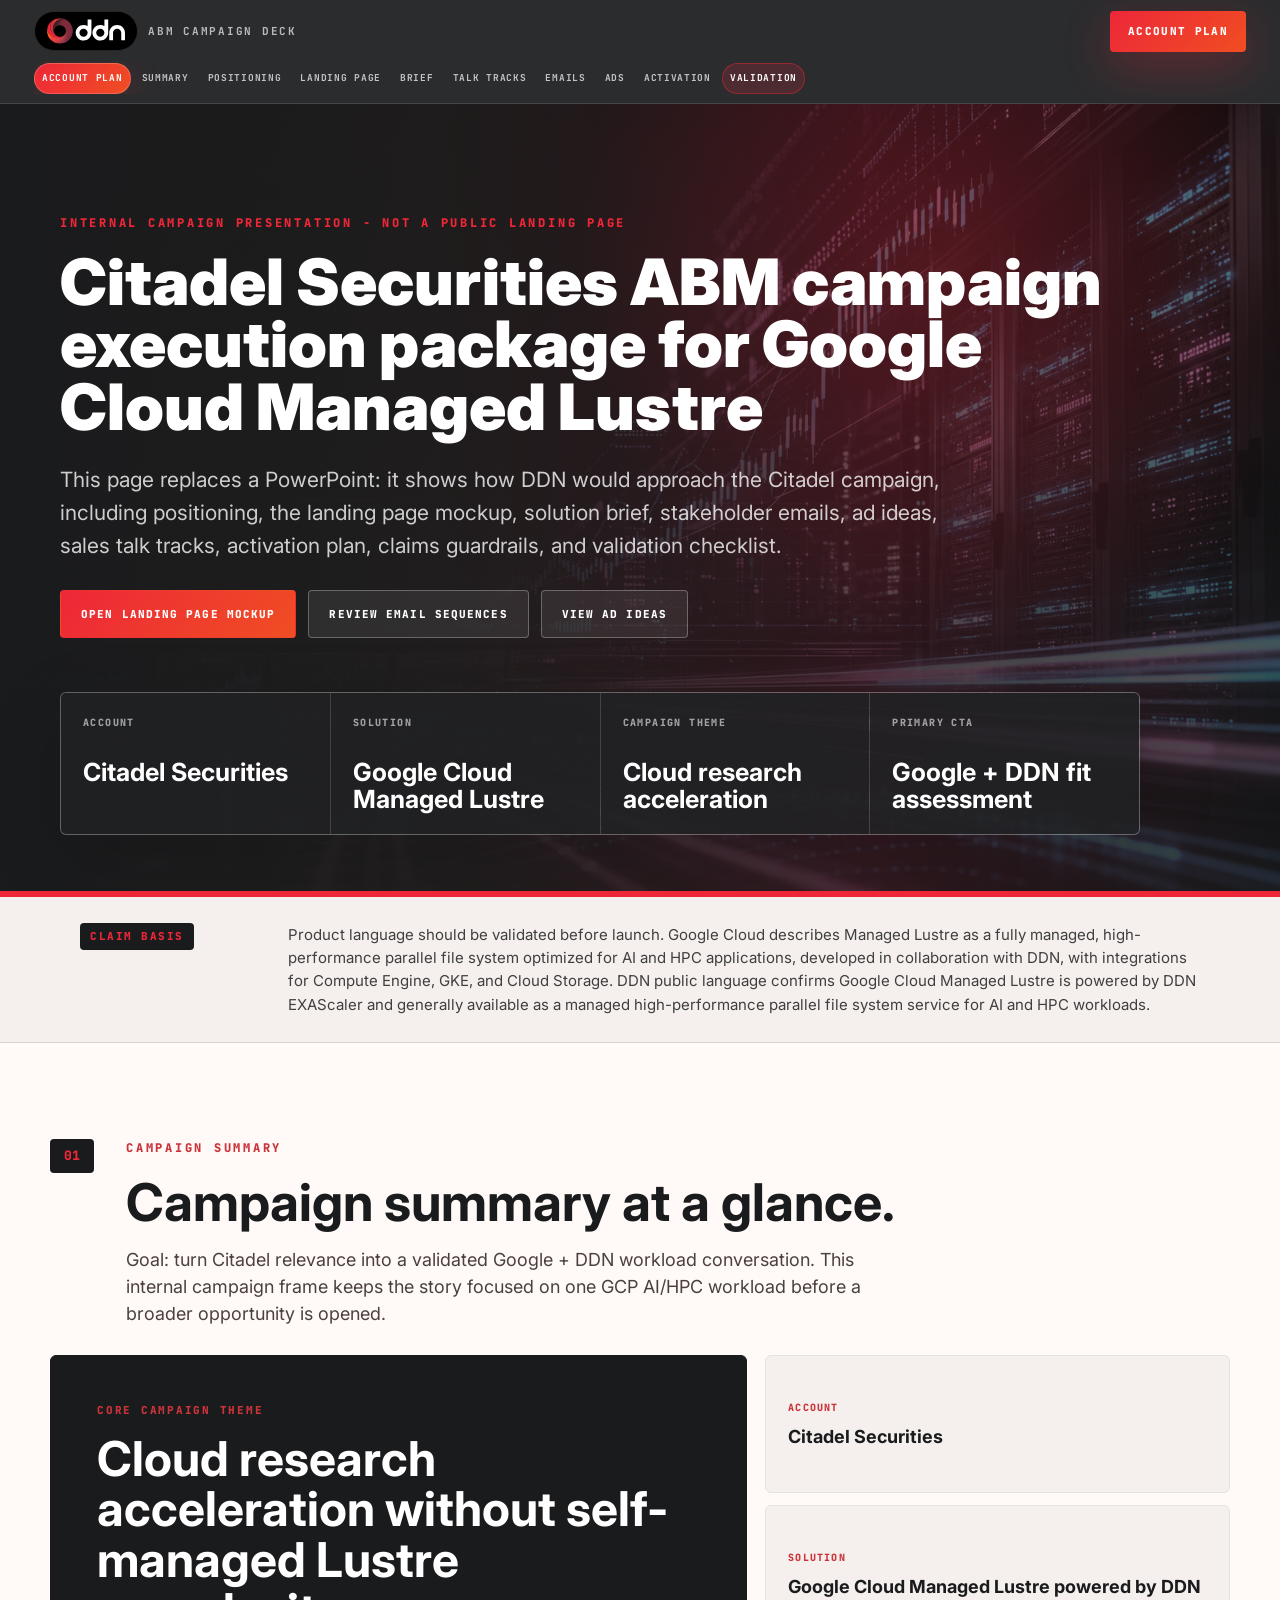
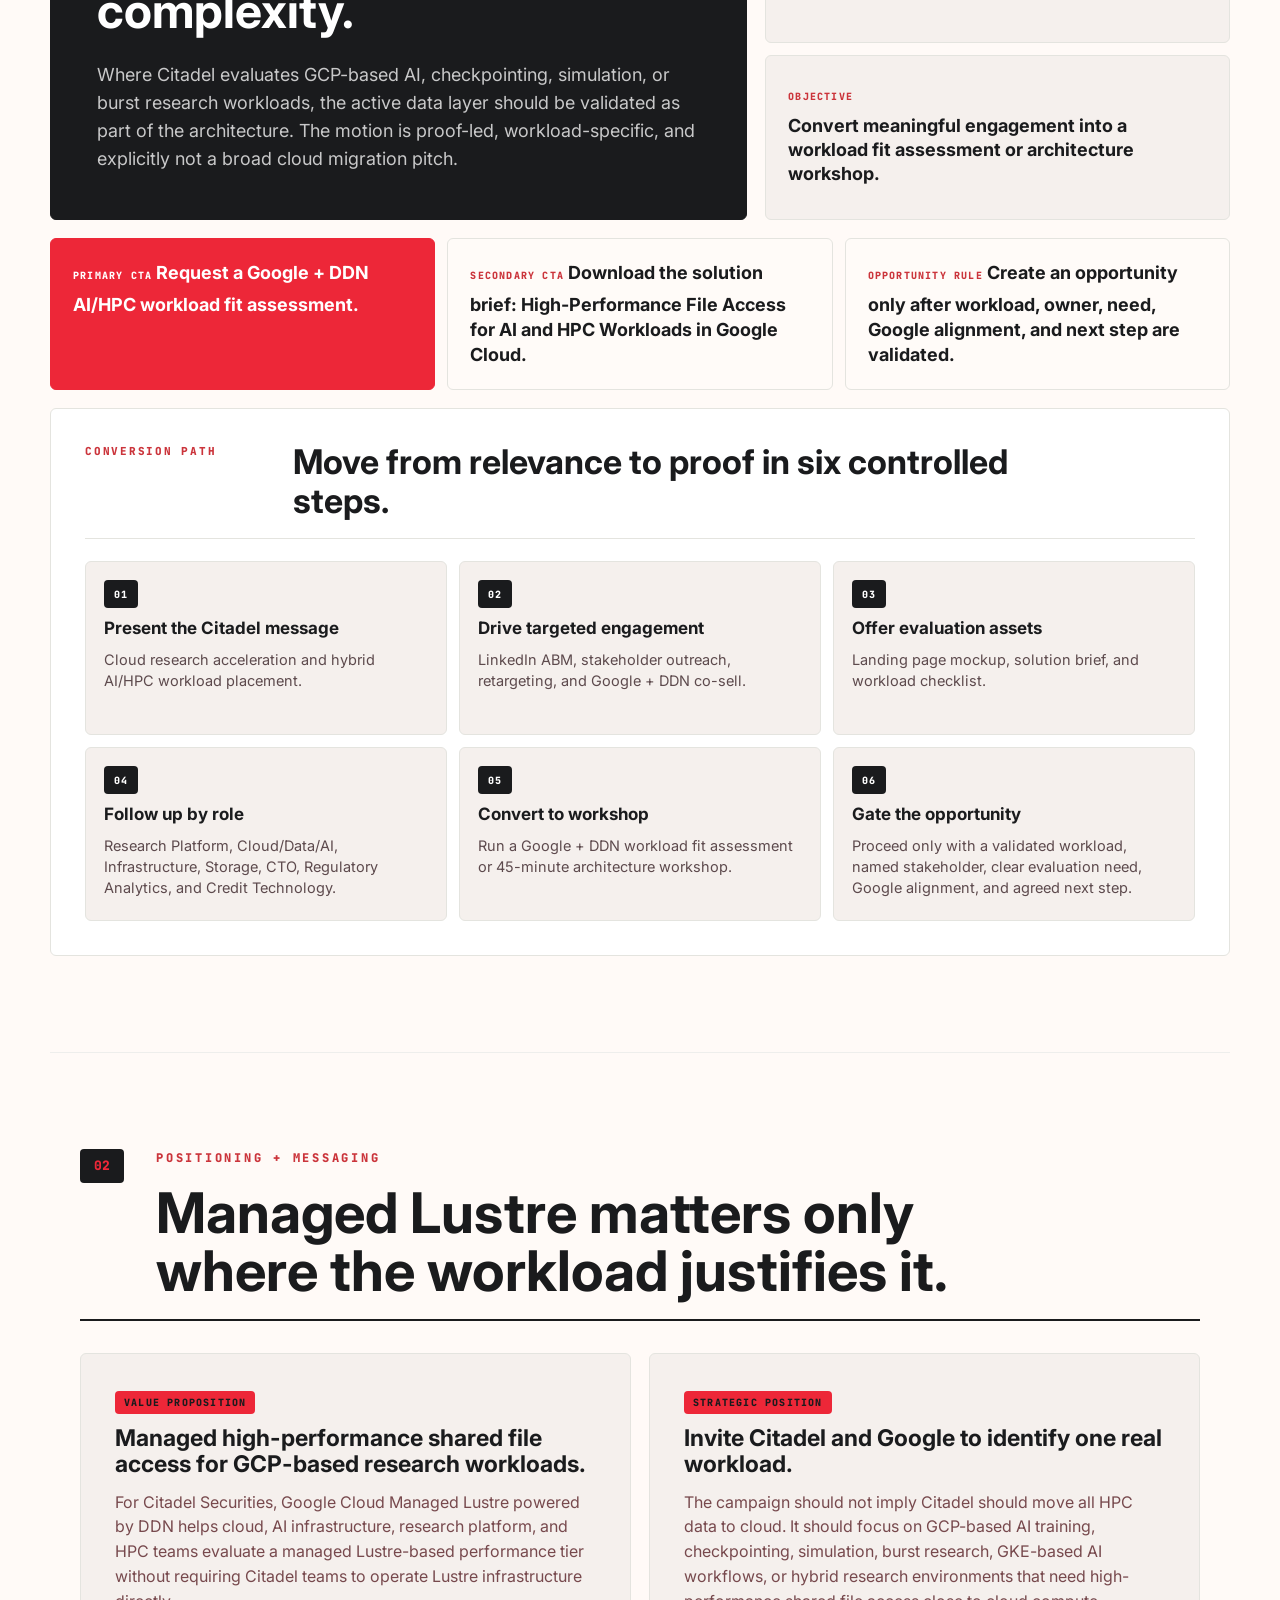
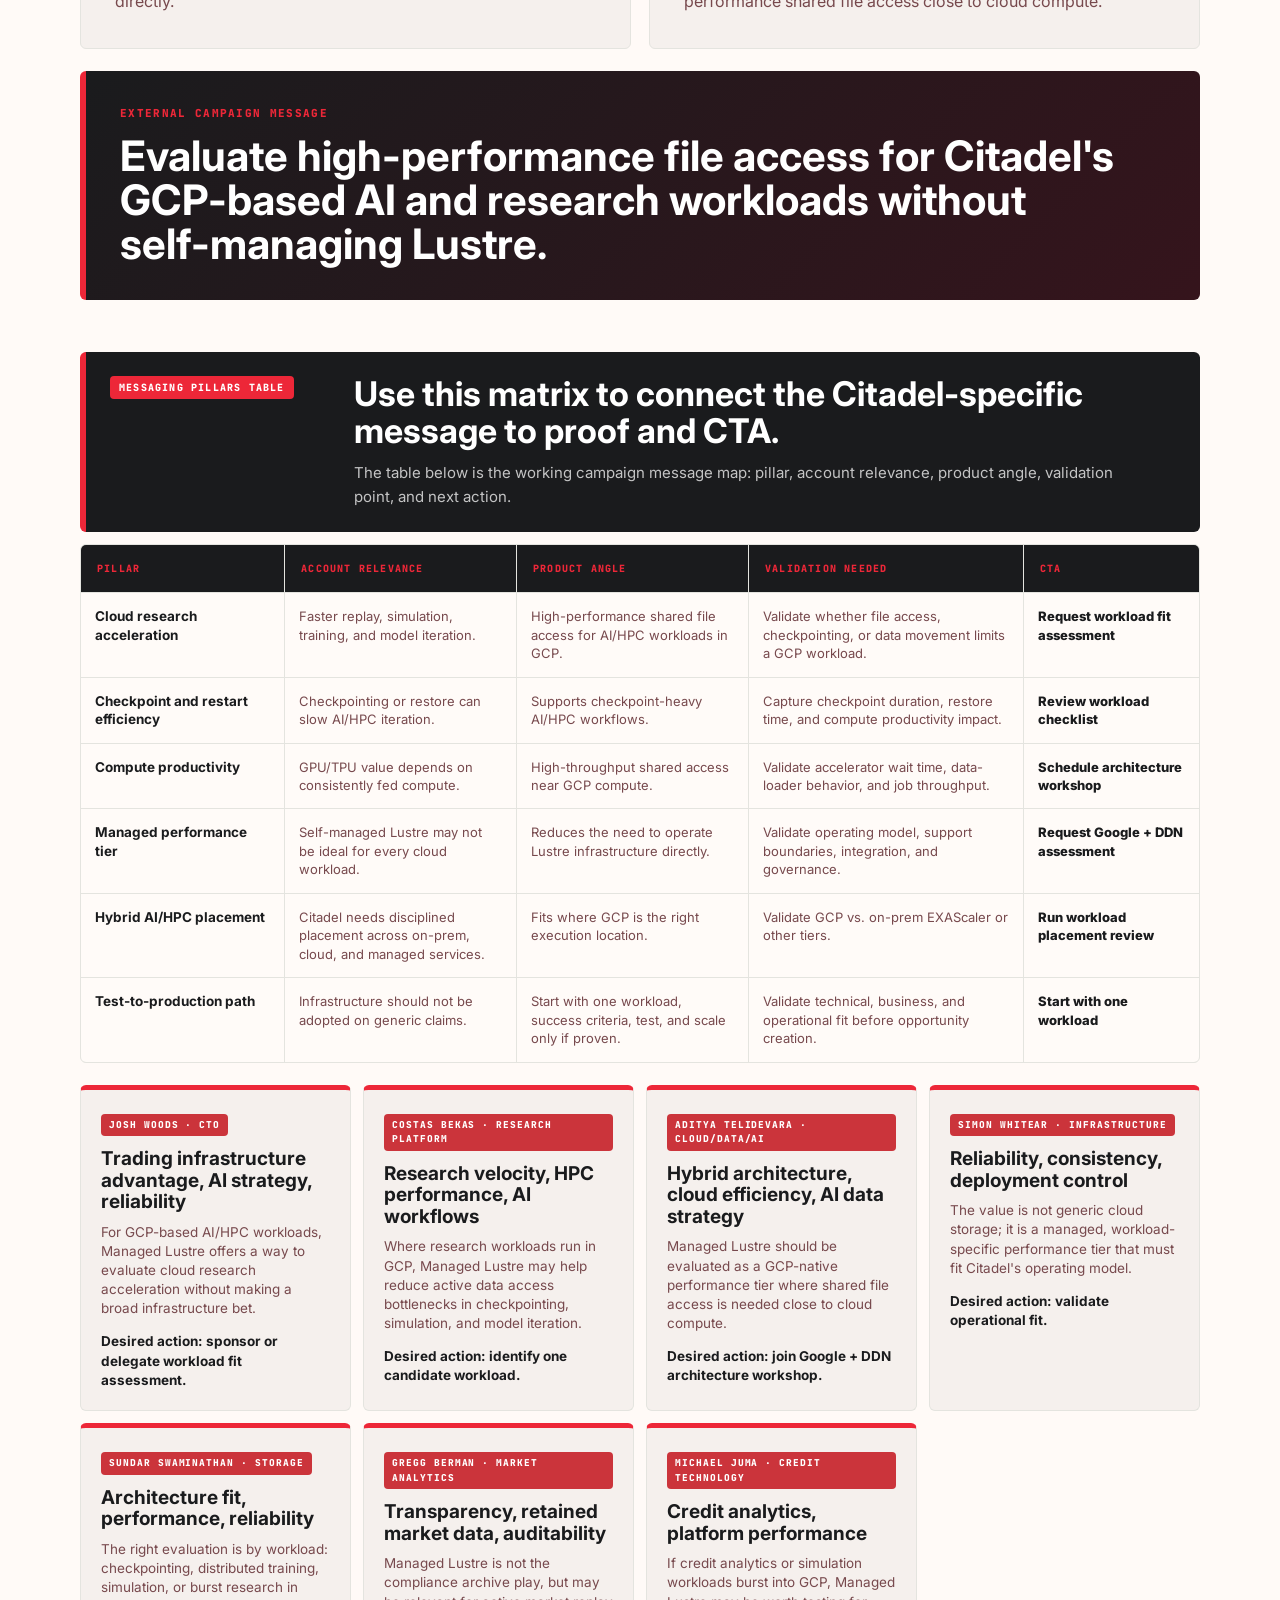
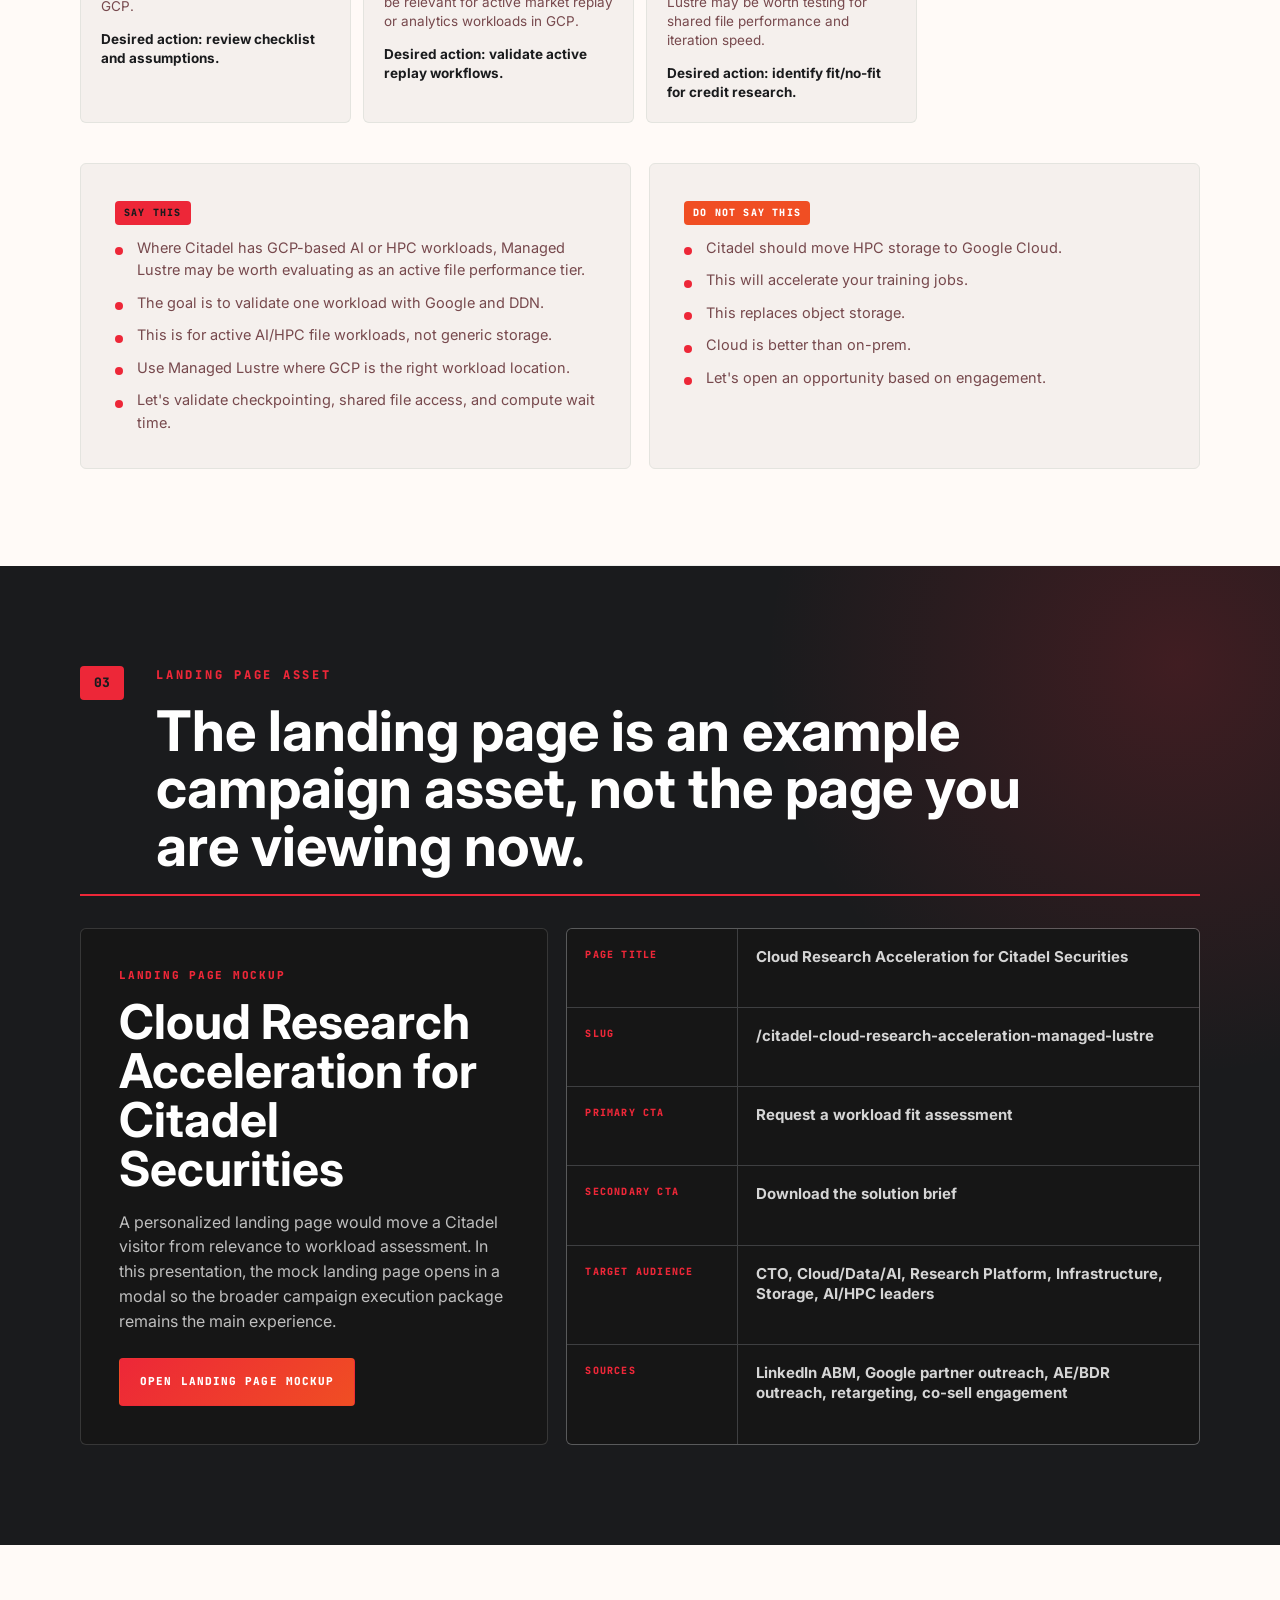
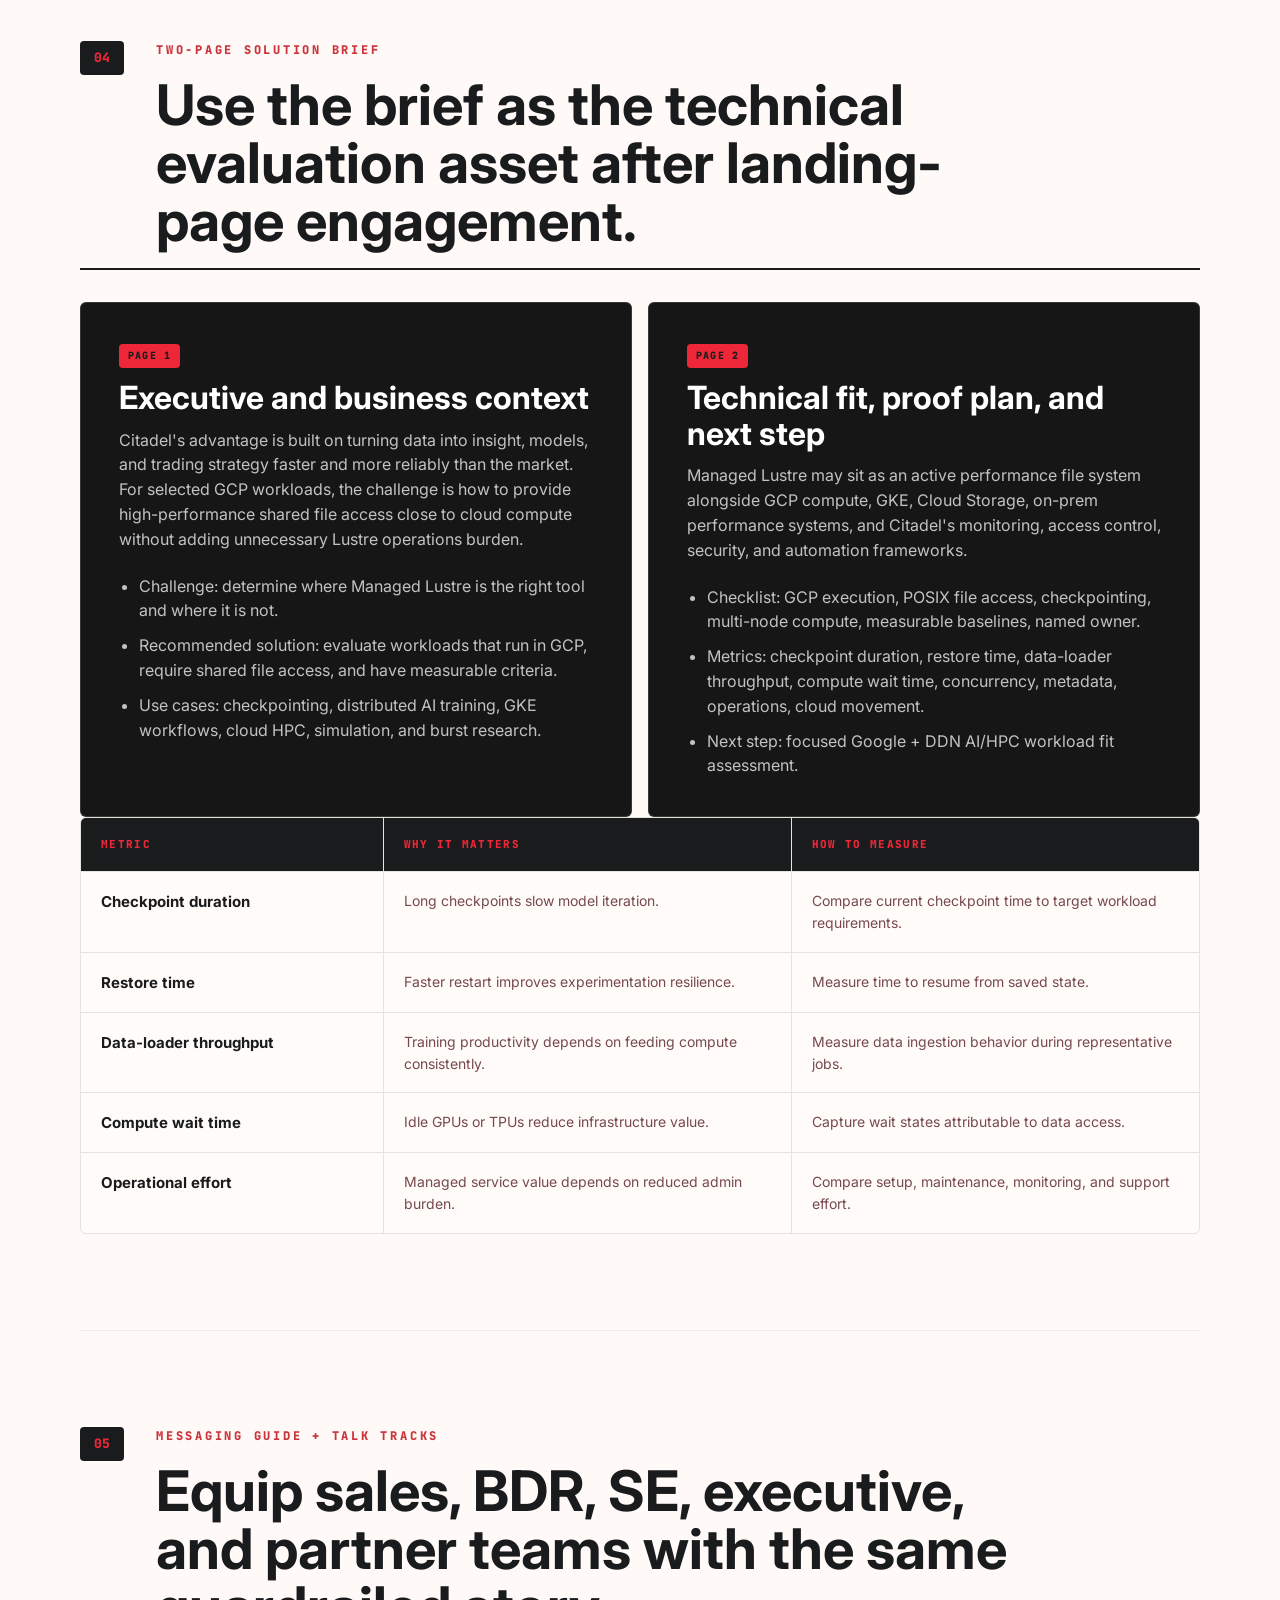
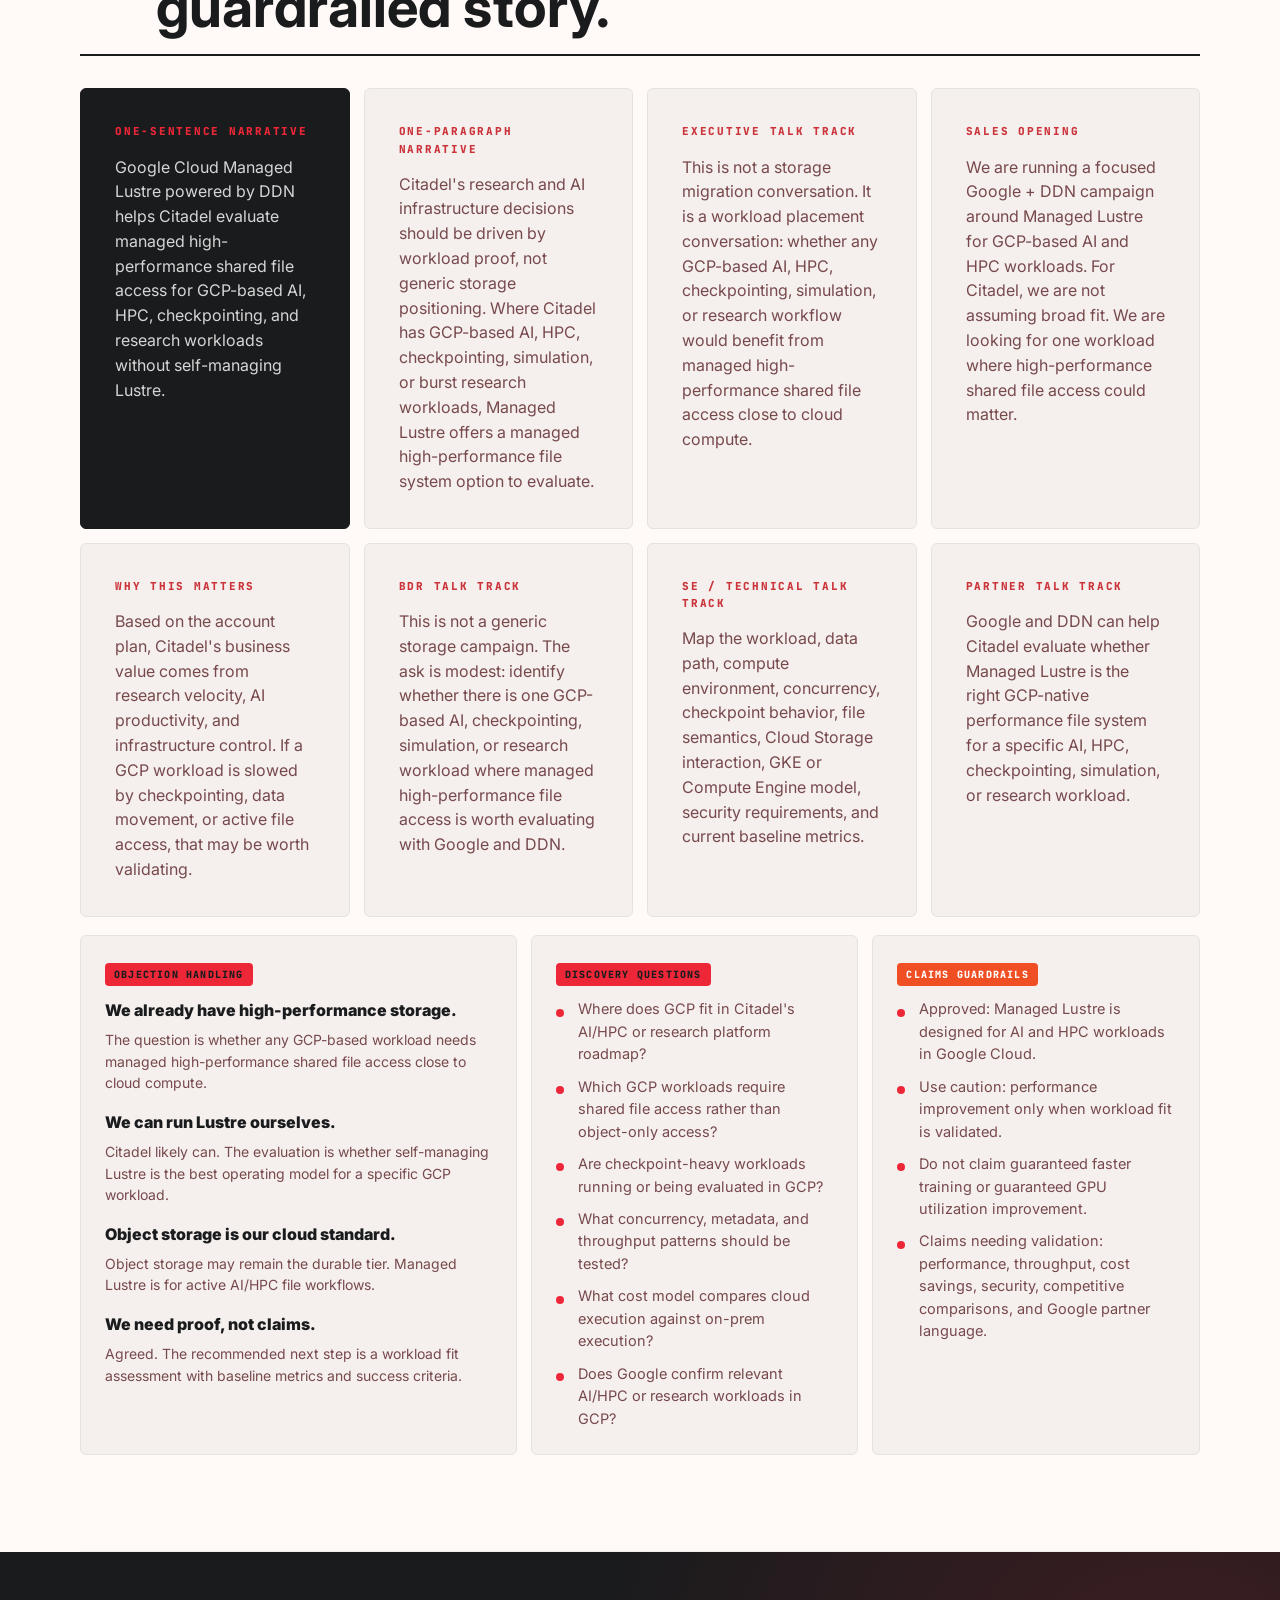
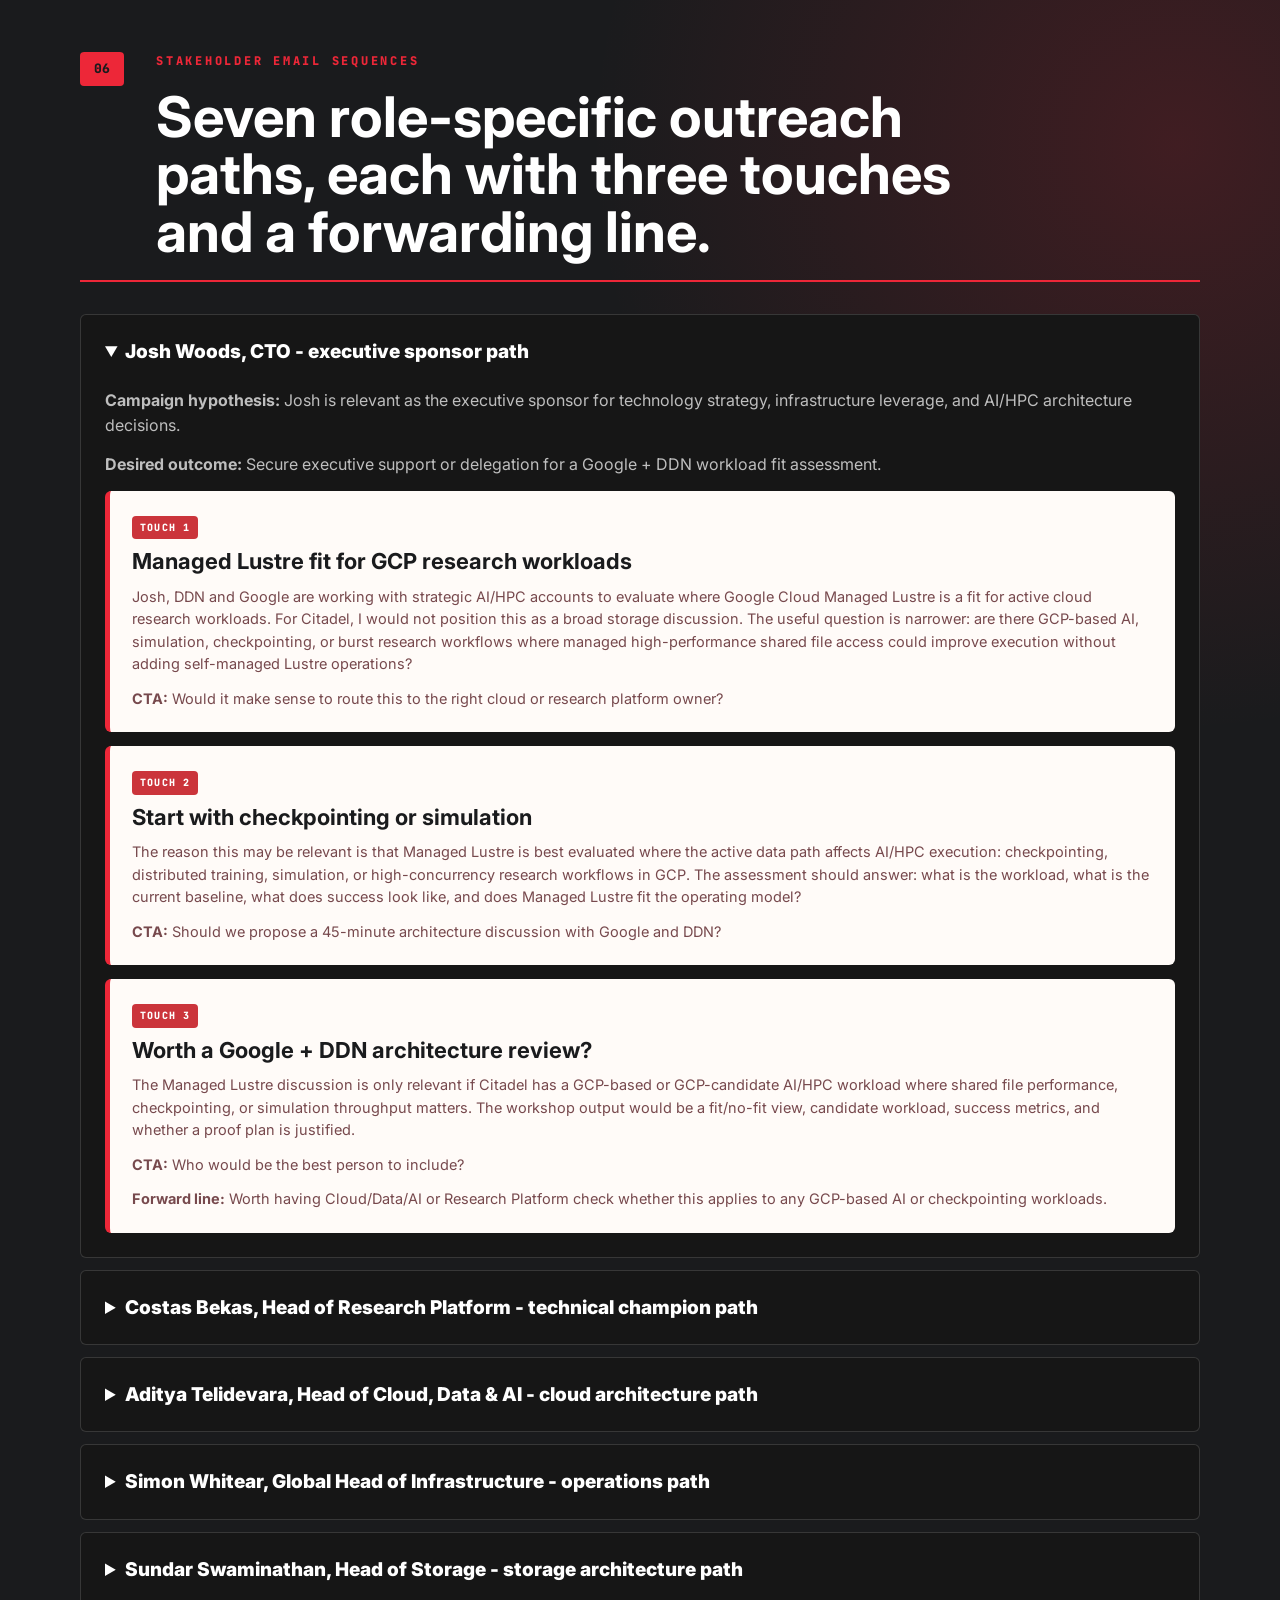
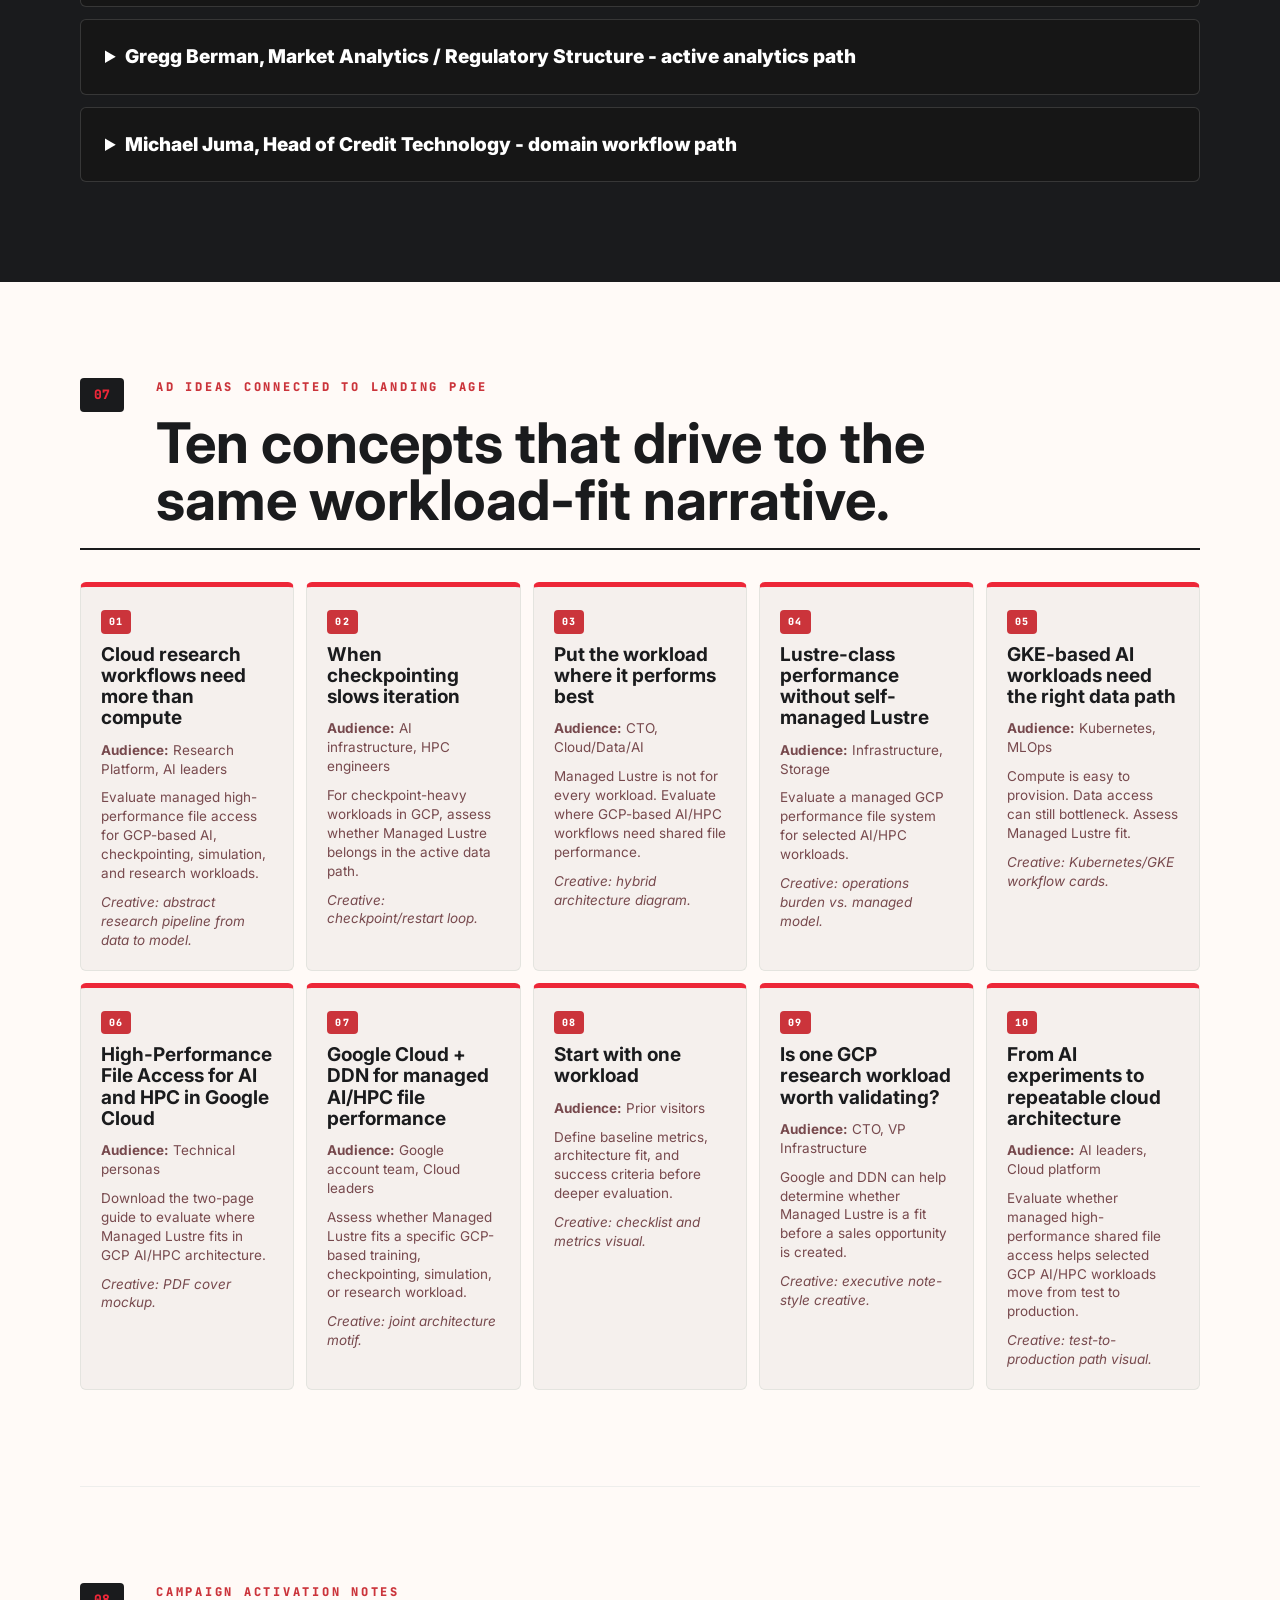
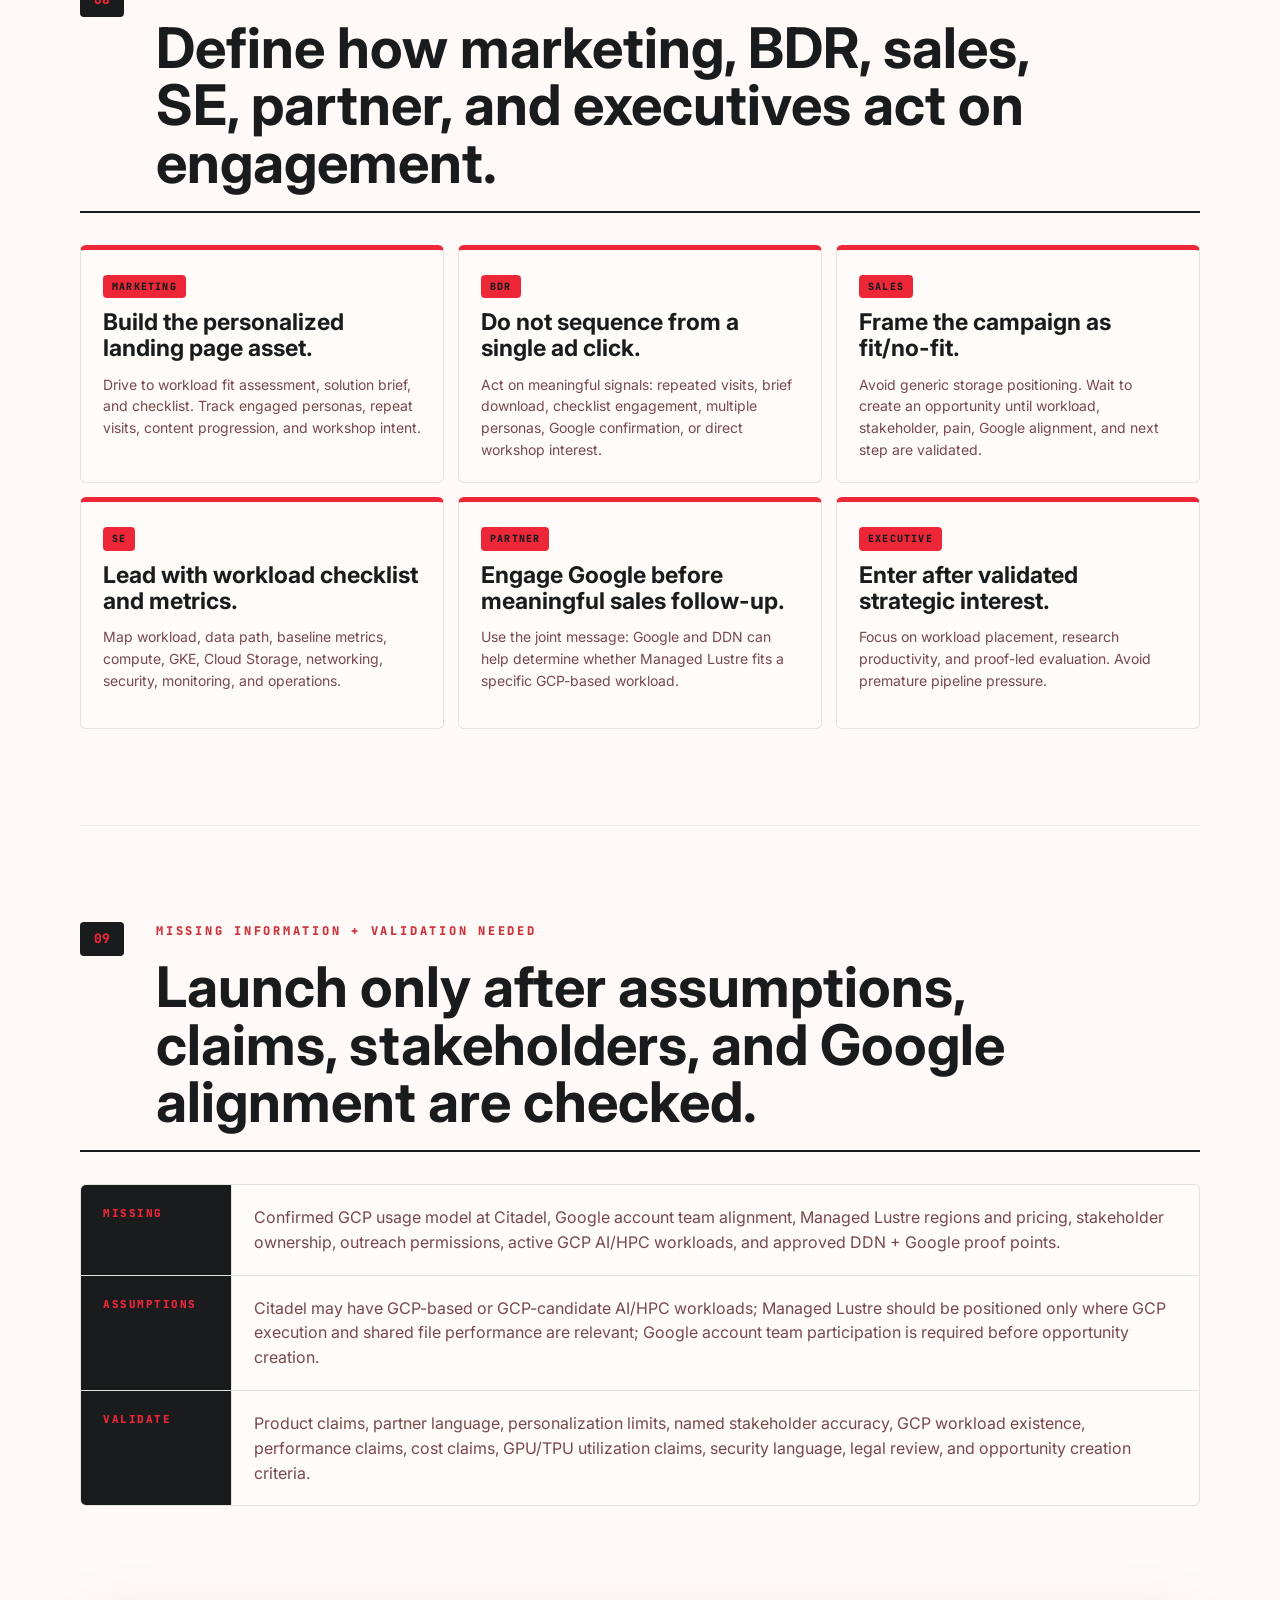
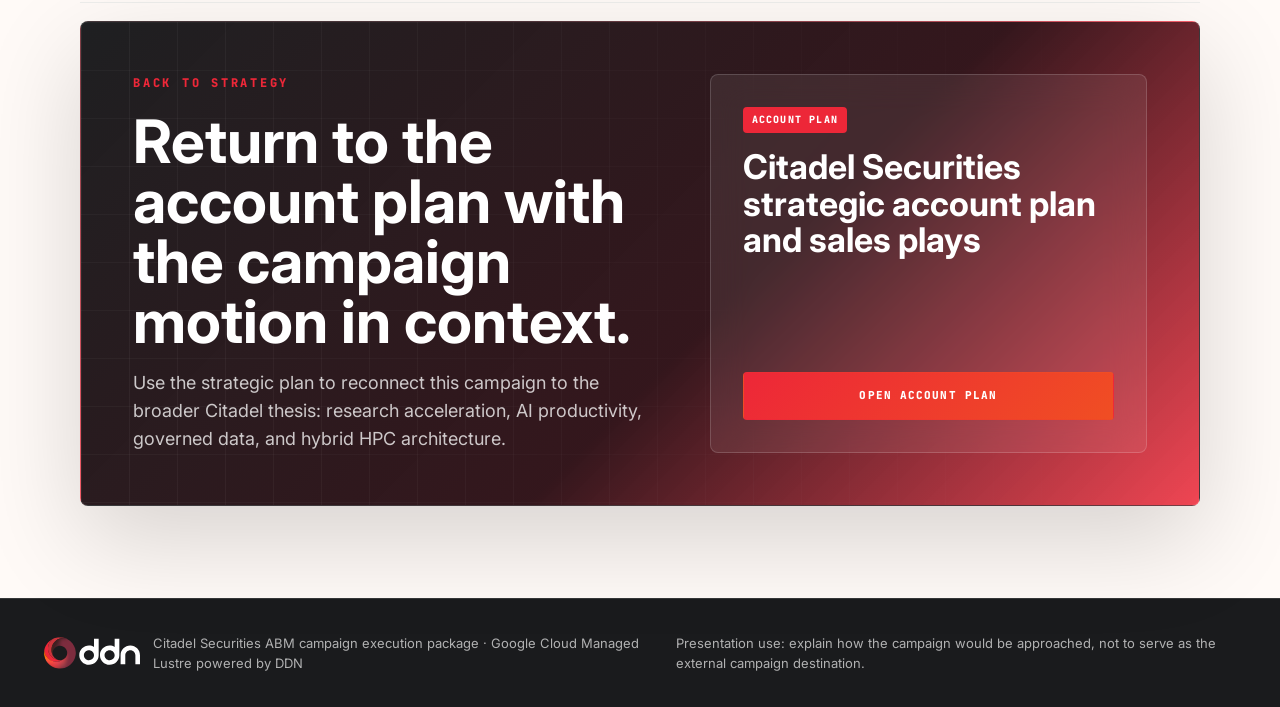
==== commit 0077ffc1: "Add files via upload" ====
--- a/managed-lustre-campaign.html
+++ b/managed-lustre-campaign.html
@@ -14,19 +14,19 @@
       href="https://fonts.googleapis.com/css2?family=Inter:wght@400;500;600;700;800;900&family=JetBrains+Mono:wght@400;600;700&display=swap"
       rel="stylesheet"
     />
-    <link rel="stylesheet" href="styles.css" />
+    <link rel="stylesheet" href="styles.css?v=20260610-contrast" />
   </head>
   <body class="campaign-body campaign-deck-body">
     <header class="site-header" aria-label="Campaign presentation">
-      <a class="brand-lockup" href="index.html#top" aria-label="Back to DDN Citadel account plan">
+      <a class="brand-lockup" href="index.html#top" aria-label="Back to DDN Citadel account plan" data-transition-label="Returning to strategic account plan" onclick="event.preventDefault(); return window.ddnPageTransition ? window.ddnPageTransition(event, this) : (window.location.href = this.href, false)">
         <span class="logo-plate">
           <img class="brand-logo" src="assets/ddn-logo-small.svg" alt="DDN" />
         </span>
         <span class="brand-kicker">ABM Campaign Deck</span>
       </a>
-      <a class="header-action" href="index.html#roadmap" data-transition-label="Returning to strategic account plan">Account Plan</a>
+      <a class="header-action" href="index.html#roadmap" data-transition-label="Returning to strategic account plan" onclick="event.preventDefault(); return window.ddnPageTransition ? window.ddnPageTransition(event, this) : (window.location.href = this.href, false)">Account Plan</a>
       <nav class="top-nav" aria-label="Campaign execution package sections">
-        <a class="nav-cta" href="index.html#top" data-transition-label="Returning to strategic account plan">Account Plan</a>
+        <a class="nav-cta" href="index.html#top" data-transition-label="Returning to strategic account plan" onclick="event.preventDefault(); return window.ddnPageTransition ? window.ddnPageTransition(event, this) : (window.location.href = this.href, false)">Account Plan</a>
         <a href="#campaign-summary">Summary</a>
         <a href="#positioning">Positioning</a>
         <a href="#landing-page-asset">Landing Page</a>
@@ -870,7 +870,7 @@
         <div class="bridge-card">
           <span>Account Plan</span>
           <strong>Citadel Securities strategic account plan and sales plays</strong>
-          <a class="cta-button primary" href="index.html#top" data-transition-label="Returning to strategic account plan">
+          <a class="cta-button primary" href="index.html#top" data-transition-label="Returning to strategic account plan" onclick="event.preventDefault(); return window.ddnPageTransition ? window.ddnPageTransition(event, this) : (window.location.href = this.href, false)">
             Open account plan
           </a>
         </div>
@@ -1013,6 +1013,6 @@
       </p>
     </footer>
 
-    <script src="script.js"></script>
+    <script src="script.js?v=20260610-premium4"></script>
   </body>
 </html>
--- a/styles.css
+++ b/styles.css
@@ -1805,8 +1805,18 @@
   min-height: 280px;
 }
 
+.talk-track-grid article.dark-card {
+  color: #ffffff;
+  background: var(--ddn-black);
+  border-color: var(--ddn-black);
+}
+
+.talk-track-grid article.dark-card .card-label {
+  color: var(--ddn-red);
+}
+
 .talk-track-grid .dark-card p {
-  color: rgba(255, 255, 255, 0.76);
+  color: rgba(255, 255, 255, 0.82);
 }
 
 .do-dont-grid {
